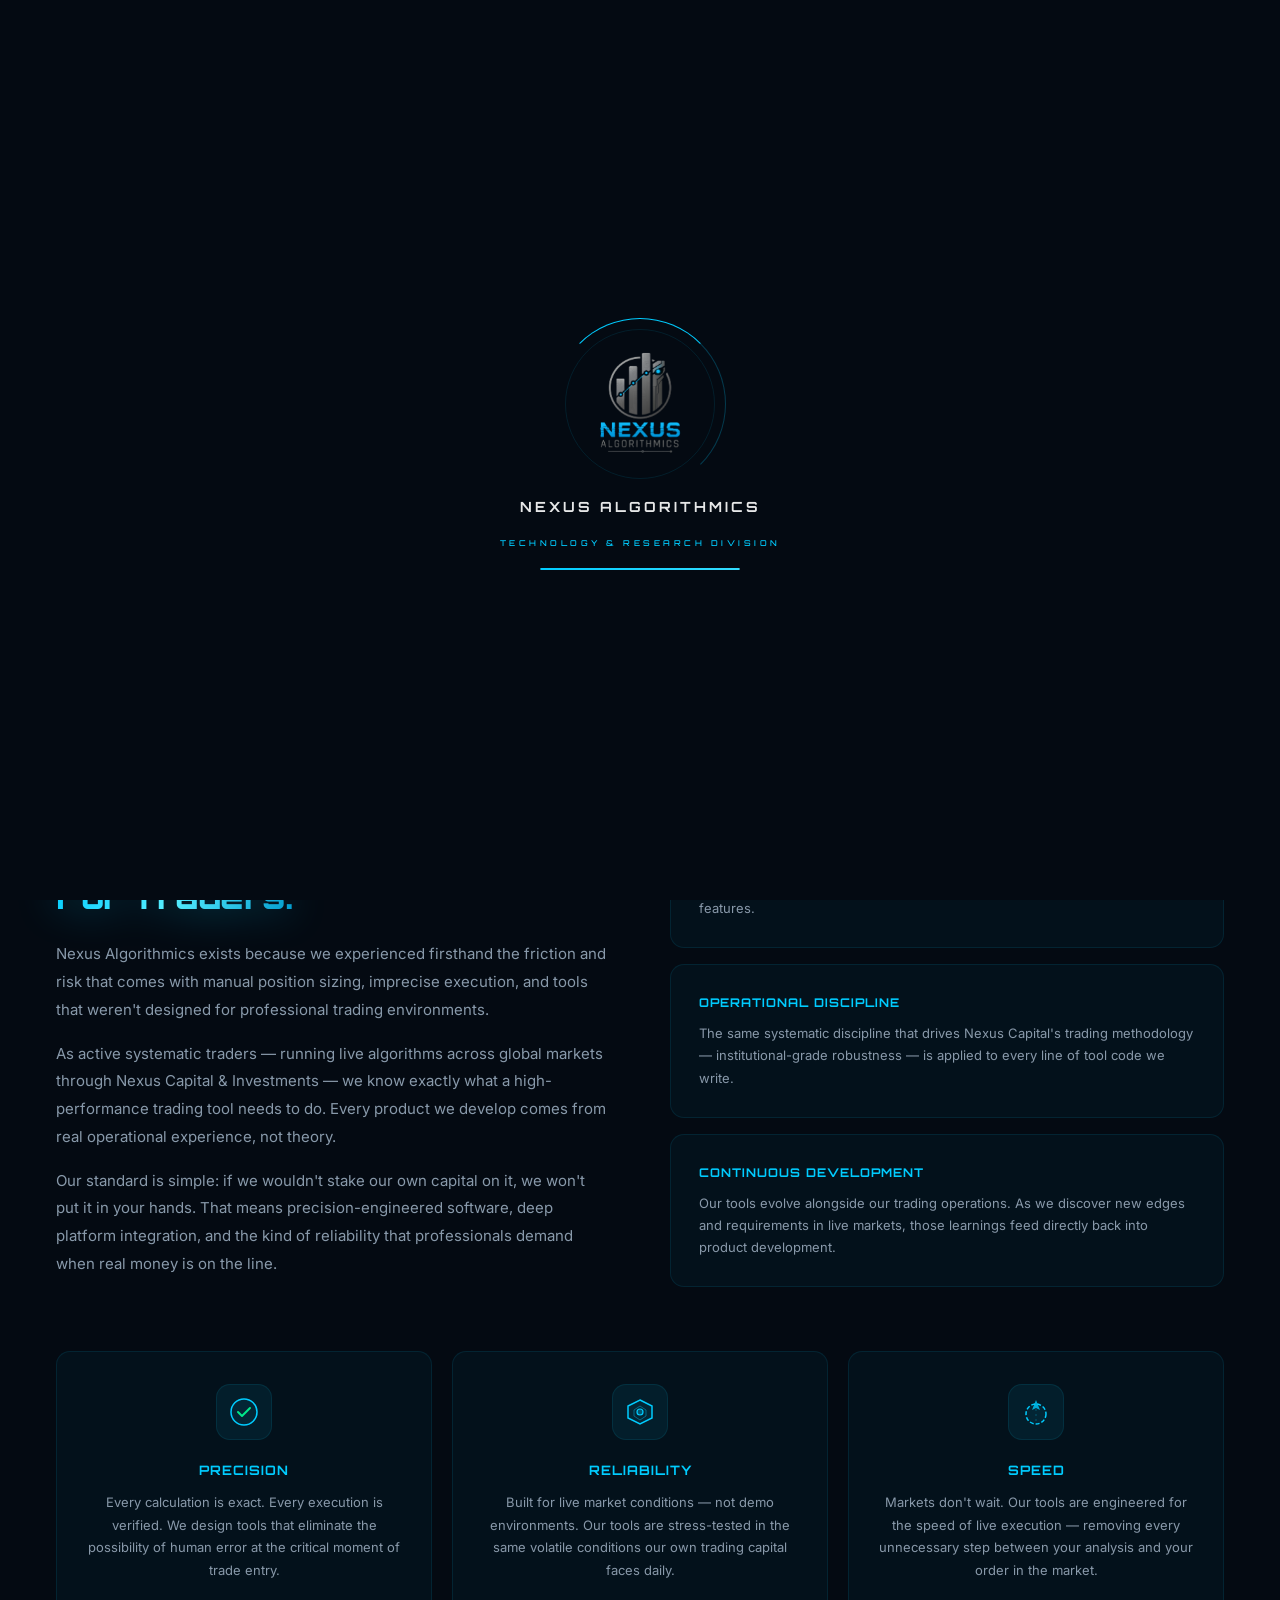
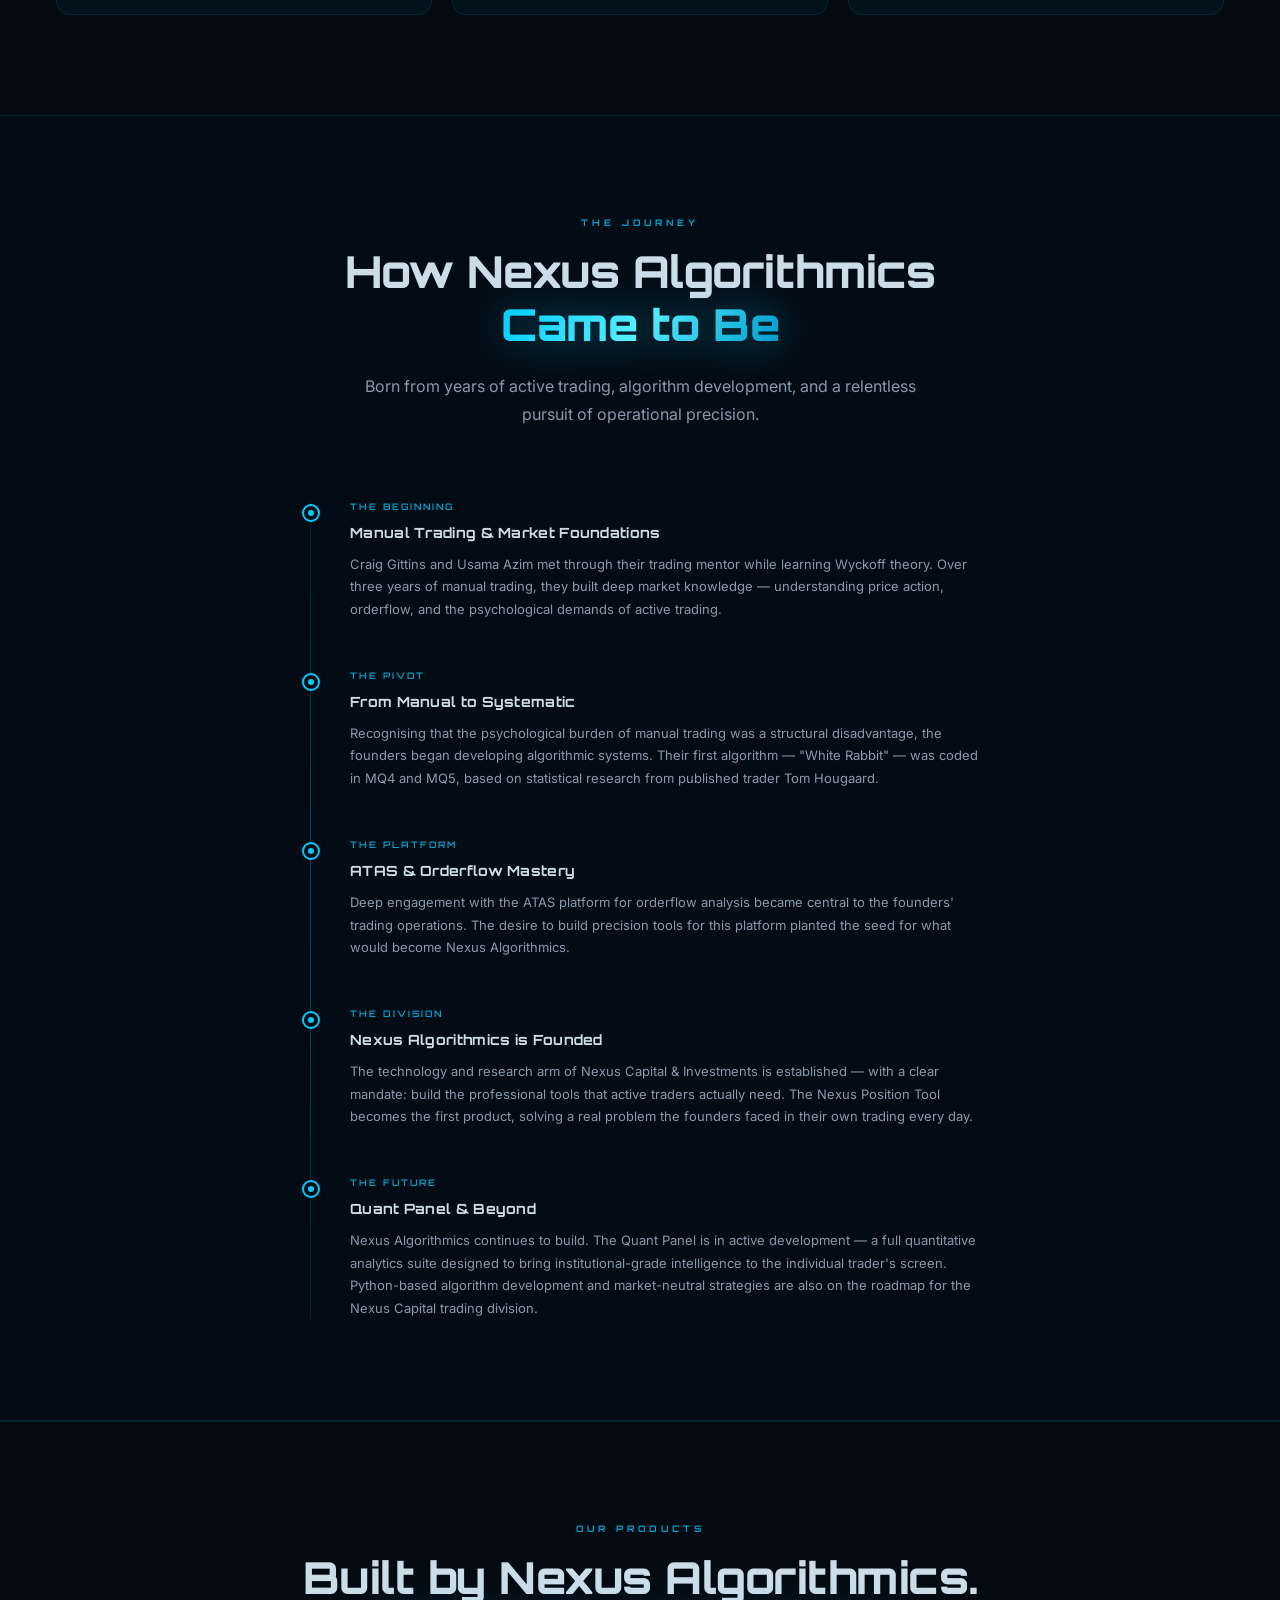
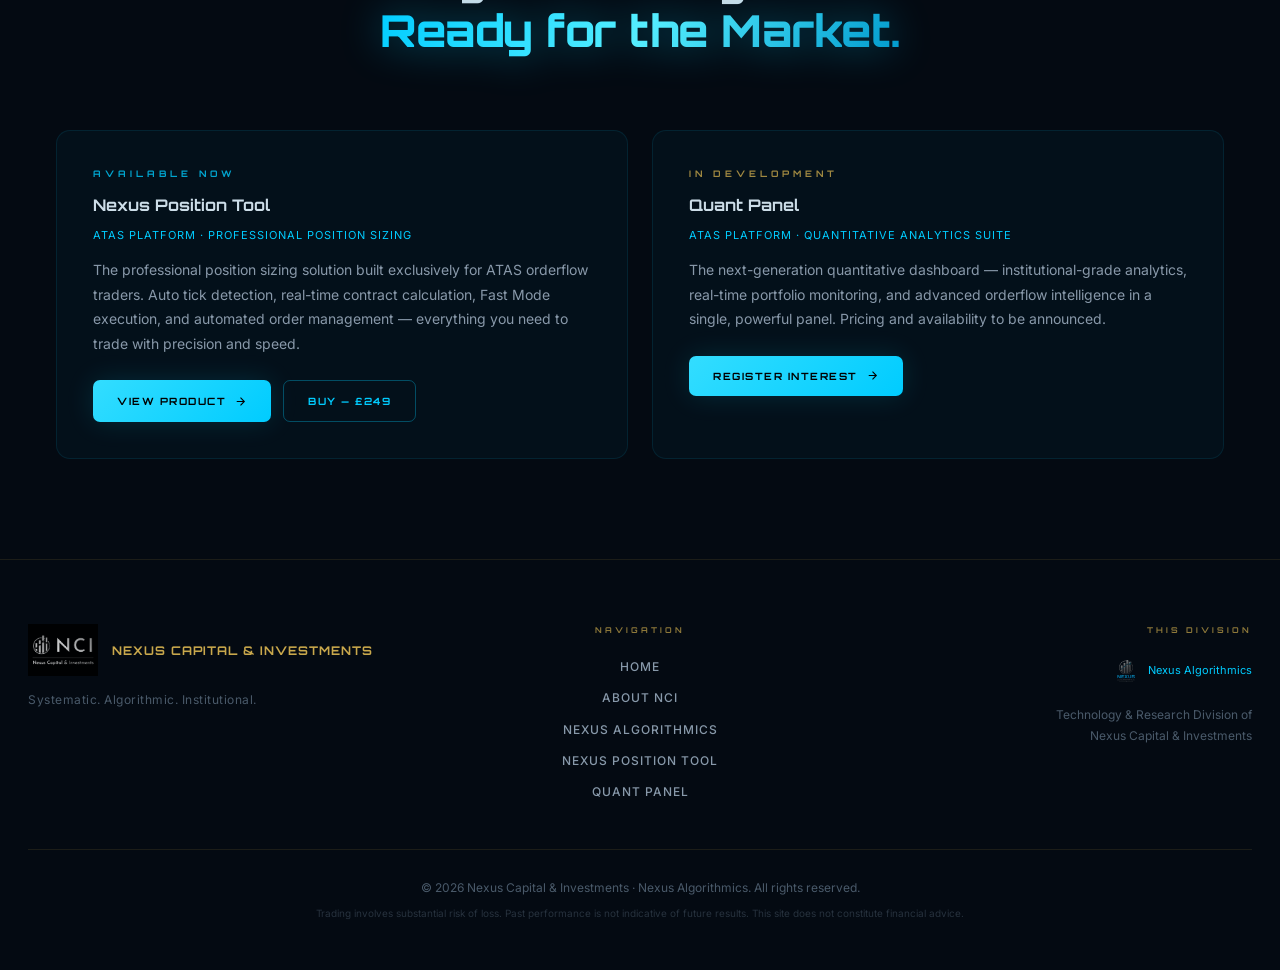
==== about-nexus-algorithmics.html @ b6ceab12 "Initial release: Nexus Capital & Investments full website - NCI main landing page with gold theme, g" ====
<!DOCTYPE html>
<html lang="en">
<head>
  <meta charset="UTF-8">
  <meta name="viewport" content="width=device-width, initial-scale=1.0">
  <title>About Nexus Algorithmics | A Nexus Capital &amp; Investments Division</title>
  <meta name="description" content="Nexus Algorithmics — the technology and research division of Nexus Capital &amp; Investments. Building professional-grade trading tools for serious market participants.">
  <link rel="preconnect" href="https://fonts.googleapis.com">
  <link rel="preconnect" href="https://fonts.gstatic.com" crossorigin>
  <link href="https://fonts.googleapis.com/css2?family=Orbitron:wght@400;500;600;700;800;900&family=Inter:wght@300;400;500;600;700&display=swap" rel="stylesheet">
  <link rel="stylesheet" href="assets/css/style.css">
  <style>
    /* Animated grid background for algo about page */
    .algo-hero-grid-bg {
      position: absolute; inset: 0; pointer-events: none;
      background-image:
        linear-gradient(rgba(0,204,255,0.025) 1px, transparent 1px),
        linear-gradient(90deg, rgba(0,204,255,0.025) 1px, transparent 1px);
      background-size: 60px 60px;
      mask-image: radial-gradient(ellipse 90% 80% at 50% 40%, black 20%, transparent 100%);
      -webkit-mask-image: radial-gradient(ellipse 90% 80% at 50% 40%, black 20%, transparent 100%);
    }
    .algo-glow-tl {
      position: absolute; top: -180px; left: -180px; width: 600px; height: 600px;
      border-radius: 50%; pointer-events: none;
      background: radial-gradient(circle, rgba(0,204,255,0.08) 0%, transparent 70%);
      filter: blur(80px);
    }
    .algo-glow-br {
      position: absolute; bottom: -180px; right: -180px; width: 500px; height: 500px;
      border-radius: 50%; pointer-events: none;
      background: radial-gradient(circle, rgba(0,80,200,0.07) 0%, transparent 70%);
      filter: blur(80px);
    }
    /* Division lineage */
    .division-lineage {
      display: flex; align-items: center; justify-content: center;
      gap: 16px; margin-bottom: 36px; flex-wrap: wrap;
    }
    .lineage-item {
      display: flex; align-items: center; gap: 10px;
      background: rgba(4,10,18,0.8); border: 1px solid var(--gold-border);
      border-radius: 8px; padding: 10px 16px;
    }
    .lineage-item img { height: 28px; width: auto; object-fit: contain; }
    .lineage-item-name { font-size: 11px; font-weight: 600; color: var(--gold); letter-spacing: 0.5px; }
    .lineage-arrow {
      color: var(--text-muted); font-size: 16px; font-weight: 300;
    }
    .lineage-item--algo { border-color: var(--border-hi); }
    .lineage-item--algo .lineage-item-name { color: var(--cyan); }

    /* Value cards */
    .values-grid {
      display: grid; grid-template-columns: repeat(3, 1fr); gap: 20px; margin-top: 64px;
    }
    .value-card {
      background: rgba(0,204,255,0.04); border: 1px solid var(--border);
      border-radius: var(--radius); padding: 32px 28px; text-align: center;
      transition: border-color 0.3s, transform 0.2s var(--ease), box-shadow 0.3s;
    }
    .value-card:hover {
      border-color: var(--border-hi); transform: translateY(-4px);
      box-shadow: 0 0 36px rgba(0,204,255,0.07), 0 16px 40px rgba(0,0,0,0.4);
    }
    .value-card-icon {
      width: 56px; height: 56px; border-radius: 14px;
      background: rgba(0,204,255,0.07); border: 1px solid var(--border);
      display: flex; align-items: center; justify-content: center;
      margin: 0 auto 20px;
    }
    .value-card-icon svg { width: 32px; height: 32px; }
    .value-card-title {
      font-family: var(--font-head); font-size: 13px; font-weight: 700;
      color: var(--cyan); letter-spacing: 1px; margin-bottom: 10px; text-transform: uppercase;
    }
    .value-card-text { font-size: 13px; color: var(--silver); line-height: 1.75; }

    /* Timeline */
    .timeline { position: relative; max-width: 700px; margin: 0 auto; }
    .timeline::before {
      content: ''; position: absolute; left: 20px; top: 0; bottom: 0;
      width: 1px; background: linear-gradient(to bottom, var(--border), var(--border-hi), var(--border));
    }
    .timeline-item { position: relative; padding: 0 0 48px 60px; }
    .timeline-item:last-child { padding-bottom: 0; }
    .timeline-dot {
      position: absolute; left: 12px; top: 4px; width: 18px; height: 18px;
      border-radius: 50%; background: var(--bg); border: 2px solid var(--cyan);
      display: flex; align-items: center; justify-content: center;
    }
    .timeline-dot::after {
      content: ''; width: 6px; height: 6px; border-radius: 50%; background: var(--cyan);
    }
    .timeline-date {
      font-family: var(--font-head); font-size: 9px; font-weight: 600;
      letter-spacing: 2px; text-transform: uppercase; color: var(--cyan);
      margin-bottom: 8px; opacity: 0.8;
    }
    .timeline-title {
      font-family: var(--font-head); font-size: 14px; font-weight: 700;
      color: var(--text); margin-bottom: 8px; letter-spacing: 0.3px;
    }
    .timeline-text { font-size: 13px; color: var(--silver); line-height: 1.75; }

    @media (max-width: 900px) {
      .values-grid { grid-template-columns: 1fr 1fr; }
    }
    @media (max-width: 600px) {
      .values-grid { grid-template-columns: 1fr; }
      .division-lineage { flex-direction: column; }
    }
  </style>
</head>
<body class="algo-page">

  <!-- ░░ SPLASH ░░ -->
  <div id="splash" class="splash">
    <div class="splash-inner">
      <div class="splash-logo-wrap">
        <div class="splash-ring splash-ring--cyan"></div>
        <img src="Logo/Nexus Algorithmics Logo Redraw.png" alt="Nexus Algorithmics" class="splash-logo">
      </div>
      <div class="splash-name">NEXUS ALGORITHMICS</div>
      <div class="splash-sub splash-sub--cyan">Technology &amp; Research Division</div>
      <div class="splash-bar"><div class="splash-bar-fill splash-bar-fill--cyan"></div></div>
    </div>
  </div>

  <!-- ░░ PARTICLE CANVAS ░░ -->
  <canvas id="particle-canvas"></canvas>

  <!-- ░░ NAVIGATION — NCI Branded ░░ -->
  <nav class="navbar" id="navbar">
    <div class="nav-inner">
      <a href="index.html" class="nav-logo">
        <img src="Logo/Nexus Capital and Investments Logo.png" alt="Nexus Capital and Investments">
        <span class="nav-brand">Nexus<span class="nav-brand-dim"> Capital &amp; Investments</span></span>
      </a>

      <ul class="nav-links" id="nav-links">
        <li><a href="index.html"        class="nav-link">Home</a></li>
        <li><a href="index.html#about"  class="nav-link">About</a></li>

        <li class="nav-dropdown">
          <button class="nav-link nav-dropdown-btn" aria-expanded="false" aria-haspopup="true">
            Products <span class="nav-dropdown-caret">▾</span>
          </button>
          <div class="nav-dropdown-menu">
            <a href="products/nexus-position-tool.html" class="nav-dropdown-item">
              <span class="dropdown-item-title">Nexus Position Tool</span>
              <span class="dropdown-item-sub">Professional ATAS position sizing</span>
            </a>
            <a href="products/quant-panel.html" class="nav-dropdown-item">
              <span class="dropdown-item-title">Quant Panel</span>
              <span class="dropdown-item-sub coming-soon">Coming Soon</span>
            </a>
          </div>
        </li>

        <li><a href="about-nexus-algorithmics.html" class="nav-link" style="color:var(--cyan);">Nexus Algorithmics</a></li>
      </ul>

      <button class="nav-burger" id="nav-burger" aria-label="Open menu">
        <span></span><span></span><span></span>
      </button>
    </div>
  </nav>

  <main>

    <!-- ░░░░ HERO ░░░░ -->
    <section class="algo-about-hero" style="position:relative;overflow:hidden;">
      <div class="algo-hero-grid-bg"></div>
      <div class="algo-glow-tl"></div>
      <div class="algo-glow-br"></div>

      <div class="algo-about-inner">

        <!-- Division lineage -->
        <div class="division-lineage">
          <div class="lineage-item">
            <img src="Logo/Nexus Capital and Investments Logo.png" alt="NCI">
            <div class="lineage-item-name">Nexus Capital &amp; Investments</div>
          </div>
          <span class="lineage-arrow">›</span>
          <div class="lineage-item lineage-item--algo">
            <img src="Logo/Nexus Algorithmics Logo Redraw.png" alt="Nexus Algorithmics" style="border-radius:6px;">
            <div class="lineage-item-name">Nexus Algorithmics</div>
          </div>
        </div>

        <div class="section-label section-label--cyan" style="margin-bottom:16px;">TECHNOLOGY &amp; RESEARCH DIVISION</div>

        <h1 class="algo-about-title">
          The Engine Behind<br>
          <span class="text-glow">Nexus Capital</span>
        </h1>

        <p class="algo-about-sub">
          Nexus Algorithmics is the technology and research arm of Nexus Capital &amp; Investments — a division born from the same rigorous discipline that drives our systematic trading operations. We build professional-grade tools that elevate how serious traders operate in the market.
        </p>

        <div class="algo-about-badges">
          <div class="algo-about-badge">
            <svg width="12" height="12" viewBox="0 0 12 12" fill="currentColor"><circle cx="6" cy="6" r="6"/></svg>
            ATAS Platform Integration
          </div>
          <div class="algo-about-badge">
            <svg width="12" height="12" viewBox="0 0 12 12" fill="currentColor"><circle cx="6" cy="6" r="6"/></svg>
            Active Trader Development
          </div>
          <div class="algo-about-badge">
            <svg width="12" height="12" viewBox="0 0 12 12" fill="currentColor"><circle cx="6" cy="6" r="6"/></svg>
            Precision Engineering
          </div>
          <div class="algo-about-badge">
            <svg width="12" height="12" viewBox="0 0 12 12" fill="currentColor"><circle cx="6" cy="6" r="6"/></svg>
            Continuous Innovation
          </div>
        </div>

      </div>
    </section>


    <!-- ░░░░ MISSION ░░░░ -->
    <section class="algo-mission-section">
      <div class="section-wrap">
        <div class="algo-mission-grid">

          <div class="algo-mission-text">
            <div class="section-label section-label--cyan">OUR MISSION</div>
            <h2 class="algo-mission-heading">
              Tools Built By Traders.<br>
              <span class="text-glow">For Traders.</span>
            </h2>
            <div class="algo-mission-body">
              <p>
                Nexus Algorithmics exists because we experienced firsthand the friction and risk that comes with manual position sizing, imprecise execution, and tools that weren't designed for professional trading environments.
              </p>
              <p>
                As active systematic traders — running live algorithms across global markets through Nexus Capital &amp; Investments — we know exactly what a high-performance trading tool needs to do. Every product we develop comes from real operational experience, not theory.
              </p>
              <p>
                Our standard is simple: if we wouldn't stake our own capital on it, we won't put it in your hands. That means precision-engineered software, deep platform integration, and the kind of reliability that professionals demand when real money is on the line.
              </p>
            </div>
          </div>

          <div class="algo-mission-visual">
            <div class="algo-mission-card">
              <div class="algo-mission-card-title">Platform Expertise</div>
              <div class="algo-mission-card-text">Deep integration with the ATAS orderflow platform — we trade on it daily, so our tools are built from the inside out. No guesswork, no surface-level features.</div>
            </div>
            <div class="algo-mission-card">
              <div class="algo-mission-card-title">Operational Discipline</div>
              <div class="algo-mission-card-text">The same systematic discipline that drives Nexus Capital's trading methodology — institutional-grade robustness — is applied to every line of tool code we write.</div>
            </div>
            <div class="algo-mission-card">
              <div class="algo-mission-card-title">Continuous Development</div>
              <div class="algo-mission-card-text">Our tools evolve alongside our trading operations. As we discover new edges and requirements in live markets, those learnings feed directly back into product development.</div>
            </div>
          </div>

        </div>

        <!-- Core values -->
        <div class="values-grid">

          <div class="value-card">
            <div class="value-card-icon">
              <svg viewBox="0 0 32 32" fill="none" xmlns="http://www.w3.org/2000/svg">
                <circle cx="16" cy="16" r="13" stroke="#00ccff" stroke-width="1.5" fill="rgba(0,204,255,0.05)"/>
                <path d="M10 16 L14 20 L22 12" stroke="#00e88a" stroke-width="2" stroke-linecap="round" stroke-linejoin="round"/>
              </svg>
            </div>
            <div class="value-card-title">Precision</div>
            <div class="value-card-text">Every calculation is exact. Every execution is verified. We design tools that eliminate the possibility of human error at the critical moment of trade entry.</div>
          </div>

          <div class="value-card">
            <div class="value-card-icon">
              <svg viewBox="0 0 32 32" fill="none" xmlns="http://www.w3.org/2000/svg">
                <path d="M16 4 L28 10 L28 22 L16 28 L4 22 L4 10 Z" stroke="#00ccff" stroke-width="1.5" fill="rgba(0,204,255,0.05)"/>
                <path d="M16 10 L22 14 L22 20 L16 24 L10 20 L10 14 Z" stroke="rgba(0,204,255,0.4)" stroke-width="1"/>
                <circle cx="16" cy="16" r="3" fill="rgba(0,204,255,0.3)" stroke="#00ccff" stroke-width="1.2"/>
              </svg>
            </div>
            <div class="value-card-title">Reliability</div>
            <div class="value-card-text">Built for live market conditions — not demo environments. Our tools are stress-tested in the same volatile conditions our own trading capital faces daily.</div>
          </div>

          <div class="value-card">
            <div class="value-card-icon">
              <svg viewBox="0 0 32 32" fill="none" xmlns="http://www.w3.org/2000/svg">
                <path d="M16 4 L12 14 L16 12 L20 14 Z" fill="#00ccff" opacity="0.8"/>
                <circle cx="16" cy="18" r="10" stroke="#00ccff" stroke-width="1.5" fill="rgba(0,204,255,0.05)" stroke-dasharray="4 2"/>
                <line x1="16" y1="8" x2="16" y2="28" stroke="rgba(0,204,255,0.3)" stroke-width="1" stroke-dasharray="2 3"/>
              </svg>
            </div>
            <div class="value-card-title">Speed</div>
            <div class="value-card-text">Markets don't wait. Our tools are engineered for the speed of live execution — removing every unnecessary step between your analysis and your order in the market.</div>
          </div>

        </div>

      </div>
    </section>


    <!-- ░░░░ JOURNEY / TIMELINE ░░░░ -->
    <section class="algo-products-section" style="padding:100px 28px;">
      <div class="section-wrap">

        <div class="section-header">
          <div class="section-label section-label--cyan">THE JOURNEY</div>
          <h2 class="section-title">How Nexus Algorithmics<br><span class="text-glow">Came to Be</span></h2>
          <p class="section-desc">Born from years of active trading, algorithm development, and a relentless pursuit of operational precision.</p>
        </div>

        <div class="timeline">

          <div class="timeline-item">
            <div class="timeline-dot"></div>
            <div class="timeline-date">The Beginning</div>
            <div class="timeline-title">Manual Trading &amp; Market Foundations</div>
            <div class="timeline-text">Craig Gittins and Usama Azim met through their trading mentor while learning Wyckoff theory. Over three years of manual trading, they built deep market knowledge — understanding price action, orderflow, and the psychological demands of active trading.</div>
          </div>

          <div class="timeline-item">
            <div class="timeline-dot"></div>
            <div class="timeline-date">The Pivot</div>
            <div class="timeline-title">From Manual to Systematic</div>
            <div class="timeline-text">Recognising that the psychological burden of manual trading was a structural disadvantage, the founders began developing algorithmic systems. Their first algorithm — "White Rabbit" — was coded in MQ4 and MQ5, based on statistical research from published trader Tom Hougaard.</div>
          </div>

          <div class="timeline-item">
            <div class="timeline-dot"></div>
            <div class="timeline-date">The Platform</div>
            <div class="timeline-title">ATAS &amp; Orderflow Mastery</div>
            <div class="timeline-text">Deep engagement with the ATAS platform for orderflow analysis became central to the founders' trading operations. The desire to build precision tools for this platform planted the seed for what would become Nexus Algorithmics.</div>
          </div>

          <div class="timeline-item">
            <div class="timeline-dot"></div>
            <div class="timeline-date">The Division</div>
            <div class="timeline-title">Nexus Algorithmics is Founded</div>
            <div class="timeline-text">The technology and research arm of Nexus Capital &amp; Investments is established — with a clear mandate: build the professional tools that active traders actually need. The Nexus Position Tool becomes the first product, solving a real problem the founders faced in their own trading every day.</div>
          </div>

          <div class="timeline-item">
            <div class="timeline-dot"></div>
            <div class="timeline-date">The Future</div>
            <div class="timeline-title">Quant Panel &amp; Beyond</div>
            <div class="timeline-text">Nexus Algorithmics continues to build. The Quant Panel is in active development — a full quantitative analytics suite designed to bring institutional-grade intelligence to the individual trader's screen. Python-based algorithm development and market-neutral strategies are also on the roadmap for the Nexus Capital trading division.</div>
          </div>

        </div>
      </div>
    </section>


    <!-- ░░░░ PRODUCTS ░░░░ -->
    <section style="position:relative;z-index:1;padding:100px 28px;border-top:1px solid var(--border);">
      <div class="section-wrap">

        <div class="section-header">
          <div class="section-label section-label--cyan">OUR PRODUCTS</div>
          <h2 class="section-title">Built by Nexus Algorithmics.<br><span class="text-glow">Ready for the Market.</span></h2>
        </div>

        <div class="algo-products-grid">

          <div class="algo-product-card">
            <div class="section-label section-label--cyan" style="margin-bottom:12px;text-align:left;">Available Now</div>
            <div class="algo-product-card-title">Nexus Position Tool</div>
            <div class="algo-product-card-sub">ATAS Platform · Professional Position Sizing</div>
            <p class="algo-product-card-desc">
              The professional position sizing solution built exclusively for ATAS orderflow traders. Auto tick detection, real-time contract calculation, Fast Mode execution, and automated order management — everything you need to trade with precision and speed.
            </p>
            <div style="display:flex;gap:12px;flex-wrap:wrap;">
              <a href="products/nexus-position-tool.html" class="btn-algo-product">
                View Product
                <svg width="13" height="13" viewBox="0 0 24 24" fill="none" stroke="currentColor" stroke-width="2"><path d="M5 12h14M12 5l7 7-7 7"/></svg>
              </a>
              <a href="https://buy.stripe.com/YOUR_LINK_HERE" class="btn-algo-product btn-algo-product--ghost" target="_blank" rel="noopener noreferrer">
                Buy — £249
              </a>
            </div>
          </div>

          <div class="algo-product-card">
            <div class="section-label" style="color:var(--gold);font-family:var(--font-head);font-size:9px;font-weight:700;letter-spacing:4px;text-transform:uppercase;margin-bottom:12px;text-align:left;opacity:0.8;">In Development</div>
            <div class="algo-product-card-title">Quant Panel</div>
            <div class="algo-product-card-sub">ATAS Platform · Quantitative Analytics Suite</div>
            <p class="algo-product-card-desc">
              The next-generation quantitative dashboard — institutional-grade analytics, real-time portfolio monitoring, and advanced orderflow intelligence in a single, powerful panel. Pricing and availability to be announced.
            </p>
            <div style="display:flex;gap:12px;flex-wrap:wrap;">
              <a href="products/quant-panel.html" class="btn-algo-product">
                Register Interest
                <svg width="13" height="13" viewBox="0 0 24 24" fill="none" stroke="currentColor" stroke-width="2"><path d="M5 12h14M12 5l7 7-7 7"/></svg>
              </a>
            </div>
          </div>

        </div>
      </div>
    </section>

  </main>


  <!-- ░░ FOOTER — NCI Branded ░░ -->
  <footer class="nci-footer">
    <div class="footer-inner">
      <div class="footer-top">

        <div class="footer-brand">
          <div class="footer-brand-row">
            <img src="Logo/Nexus Capital and Investments Logo.png" alt="Nexus Capital and Investments" class="footer-logo">
            <div class="footer-brand-name">Nexus Capital &amp; Investments</div>
          </div>
          <p class="footer-tagline">Systematic. Algorithmic. Institutional.</p>
        </div>

        <div class="footer-nav-col">
          <div class="footer-nav-title">Navigation</div>
          <div class="footer-nav-links">
            <a href="index.html">Home</a>
            <a href="index.html#about">About NCI</a>
            <a href="about-nexus-algorithmics.html">Nexus Algorithmics</a>
            <a href="products/nexus-position-tool.html">Nexus Position Tool</a>
            <a href="products/quant-panel.html">Quant Panel</a>
          </div>
        </div>

        <div class="footer-legal">
          <div class="footer-legal-title">This Division</div>
          <div class="footer-algo-credit" style="justify-content:flex-end;">
            <img src="Logo/Nexus Algorithmics Logo Redraw.png" alt="" style="height:28px;width:auto;object-fit:contain;opacity:0.8;border-radius:6px;">
            <span>Nexus <span>Algorithmics</span></span>
          </div>
          <p style="font-size:12px;color:var(--text-muted);margin-top:12px;line-height:1.7;text-align:right;">
            Technology &amp; Research Division of<br>Nexus Capital &amp; Investments
          </p>
        </div>

      </div>
      <div class="footer-bottom">
        <p>© 2026 Nexus Capital &amp; Investments · Nexus Algorithmics. All rights reserved.</p>
        <p class="footer-risk">Trading involves substantial risk of loss. Past performance is not indicative of future results. This site does not constitute financial advice.</p>
      </div>
    </div>
  </footer>

  <script src="assets/js/main.js"></script>
</body>
</html>
---- assets/css/style.css ----
/* ═══════════════════════════════════════════════════════════════
   NEXUS CAPITAL & INVESTMENTS — Full Website
   NCI Gold #c9a84c  ·  Algo Cyan #00ccff  ·  Dark Navy #040a12
═══════════════════════════════════════════════════════════════ */

/* ── Custom Properties ── */
:root {
  --bg:           #040a12;
  --bg-2:         #070f1c;
  --bg-card:      rgba(0, 180, 220, 0.04);
  /* NCI Gold */
  --gold:         #c9a84c;
  --gold-bright:  #e2c068;
  --gold-dim:     #a07a2a;
  --gold-glow:    rgba(201, 168, 76, 0.30);
  --gold-glow-sm: rgba(201, 168, 76, 0.15);
  --gold-card:    rgba(201, 168, 76, 0.04);
  --gold-border:  rgba(201, 168, 76, 0.12);
  --gold-border-hi: rgba(201, 168, 76, 0.35);
  /* Algo Cyan */
  --cyan:         #00ccff;
  --cyan-bright:  #33ddff;
  --cyan-dim:     #0099cc;
  --cyan-glow:    rgba(0, 204, 255, 0.28);
  --cyan-glow-sm: rgba(0, 204, 255, 0.14);
  /* Shared */
  --green:        #00e88a;
  --red:          #ff4646;
  --silver:       #8899aa;
  --text:         #ccdde8;
  --text-muted:   #4a5a6a;
  --border:       rgba(0, 204, 255, 0.1);
  --border-hi:    rgba(0, 204, 255, 0.32);
  --font-head:    'Orbitron', sans-serif;
  --font-body:    'Inter', system-ui, sans-serif;
  --ease:         cubic-bezier(0.25, 0.46, 0.45, 0.94);
  --radius:       14px;
}

/* ── Reset & Base ── */
*, *::before, *::after { box-sizing: border-box; margin: 0; padding: 0; }
html { scroll-behavior: smooth; font-size: 16px; }
body {
  background-color: var(--bg);
  color: var(--text);
  font-family: var(--font-body);
  line-height: 1.6;
  overflow-x: hidden;
  -webkit-font-smoothing: antialiased;
}
a { text-decoration: none; color: inherit; }
img { display: block; max-width: 100%; }
svg { display: block; }

/* ── Particle Canvas ── */
#particle-canvas {
  position: fixed; inset: 0; z-index: 0;
  pointer-events: none; opacity: 0.55;
}

/* ── Utility ── */
.text-glow {
  background: linear-gradient(120deg, var(--cyan) 0%, #55eeff 50%, var(--cyan-dim) 100%);
  -webkit-background-clip: text; -webkit-text-fill-color: transparent;
  background-clip: text;
  filter: drop-shadow(0 0 20px rgba(0,204,255,0.4));
}
.text-glow-gold {
  background: linear-gradient(120deg, var(--gold-bright) 0%, var(--gold) 50%, var(--gold-dim) 100%);
  -webkit-background-clip: text; -webkit-text-fill-color: transparent;
  background-clip: text;
  filter: drop-shadow(0 0 20px rgba(201,168,76,0.45));
}


/* ═══════════════════════════════════════════════════════════════
   NAVIGATION — NCI Branded (shared across all pages)
═══════════════════════════════════════════════════════════════ */
.navbar {
  position: fixed; top: 0; left: 0; right: 0; z-index: 900;
  padding: 16px 0;
  transition: padding 0.4s var(--ease), background 0.4s var(--ease), border-color 0.4s var(--ease);
  border-bottom: 1px solid transparent;
}
.navbar.scrolled {
  background: rgba(4, 10, 18, 0.94);
  backdrop-filter: blur(24px); -webkit-backdrop-filter: blur(24px);
  border-bottom-color: var(--gold-border);
  padding: 10px 0;
}

.nav-inner {
  max-width: 1240px; margin: 0 auto; padding: 0 28px;
  display: flex; align-items: center; gap: 36px;
}

/* Logo */
.nav-logo { display: flex; align-items: center; gap: 12px; flex-shrink: 0; }
.nav-logo img {
  height: 48px; width: auto; max-width: 140px;
  object-fit: contain;
}
.nav-brand {
  font-family: var(--font-head); font-size: 11px; font-weight: 700;
  color: var(--gold); letter-spacing: 1px; text-transform: uppercase;
}
.nav-brand-dim { color: var(--silver); font-weight: 400; }

/* Nav Links */
.nav-links {
  display: flex; list-style: none; gap: 32px; margin-left: auto;
  align-items: center;
}
.nav-link {
  font-size: 11px; font-weight: 500; letter-spacing: 1.5px;
  text-transform: uppercase; color: var(--silver);
  transition: color 0.25s; position: relative;
  background: none; border: none; cursor: pointer;
  font-family: var(--font-body); padding: 0;
}
.nav-link::after {
  content: ''; position: absolute; bottom: -4px; left: 0;
  width: 0; height: 1px; background: var(--gold);
  transition: width 0.3s var(--ease);
}
.nav-link:hover { color: var(--gold); }
.nav-link:hover::after { width: 100%; }

/* Products Dropdown */
.nav-dropdown { position: relative; }
.nav-dropdown-btn {
  display: flex; align-items: center; gap: 5px;
}
.nav-dropdown-caret {
  font-size: 9px; transition: transform 0.25s var(--ease);
  display: inline-block;
}
.nav-dropdown.open .nav-dropdown-caret { transform: rotate(180deg); }

.nav-dropdown-menu {
  position: absolute; top: calc(100% + 16px); left: 50%;
  transform: translateX(-50%);
  background: rgba(4, 10, 18, 0.98);
  border: 1px solid var(--gold-border-hi);
  border-radius: 12px;
  padding: 8px;
  min-width: 220px;
  opacity: 0; visibility: hidden; pointer-events: none;
  transition: opacity 0.25s var(--ease), transform 0.25s var(--ease);
  transform: translateX(-50%) translateY(-8px);
  backdrop-filter: blur(20px); -webkit-backdrop-filter: blur(20px);
  box-shadow: 0 20px 60px rgba(0,0,0,0.6), 0 0 40px rgba(201,168,76,0.06);
}
.nav-dropdown.open .nav-dropdown-menu {
  opacity: 1; visibility: visible; pointer-events: all;
  transform: translateX(-50%) translateY(0);
}
.nav-dropdown-item {
  display: flex; flex-direction: column; gap: 3px;
  padding: 12px 16px; border-radius: 8px;
  transition: background 0.2s;
}
.nav-dropdown-item:hover { background: rgba(201, 168, 76, 0.07); }
.dropdown-item-title {
  font-family: var(--font-head); font-size: 10px; font-weight: 700;
  letter-spacing: 1px; text-transform: uppercase; color: var(--text);
}
.dropdown-item-sub {
  font-size: 11px; color: var(--silver);
}
.coming-soon {
  color: var(--gold) !important; font-size: 10px !important;
  font-style: italic;
}
/* Dropdown hover line on trigger */
.nav-dropdown.open .nav-link::after { width: 100%; }

/* Burger */
.nav-burger {
  display: none; flex-direction: column; justify-content: center;
  align-items: center; gap: 5px; width: 38px; height: 38px;
  background: none; border: 1px solid var(--gold-border); border-radius: 6px;
  cursor: pointer; padding: 0; margin-left: auto;
}
.nav-burger span {
  display: block; width: 18px; height: 1.5px;
  background: var(--gold); border-radius: 2px;
  transition: all 0.3s var(--ease);
}
.nav-burger.open span:nth-child(1) { transform: translateY(6.5px) rotate(45deg); }
.nav-burger.open span:nth-child(2) { opacity: 0; }
.nav-burger.open span:nth-child(3) { transform: translateY(-6.5px) rotate(-45deg); }


/* ═══════════════════════════════════════════════════════════════
   SPLASH SCREEN
═══════════════════════════════════════════════════════════════ */
.splash {
  position: fixed; inset: 0; z-index: 9999; background: #040a12;
  display: flex; align-items: center; justify-content: center;
  opacity: 1; transition: opacity 0.9s ease;
}
.splash.hidden { opacity: 0; pointer-events: none; }

.splash-inner {
  display: flex; flex-direction: column; align-items: center; gap: 18px;
}
.splash-logo-wrap {
  position: relative; width: 148px; height: 148px;
  display: flex; align-items: center; justify-content: center;
}
.splash-ring {
  position: absolute; inset: -12px; border-radius: 50%;
  border: 1.5px solid transparent;
  border-top-color: var(--gold);
  border-right-color: rgba(201,168,76,0.25);
  animation: splash-spin 2s linear infinite;
}
.splash-ring::after {
  content: ''; position: absolute; inset: 10px; border-radius: 50%;
  border: 1px solid rgba(201,168,76,0.1);
}
@keyframes splash-spin { to { transform: rotate(360deg); } }

.splash-logo {
  width: 128px; height: 128px; object-fit: contain;
  opacity: 0; animation: splash-logo-in 0.9s 0.2s ease forwards;
}
@keyframes splash-logo-in {
  0%   { opacity: 0; transform: scale(0.8); }
  100% { opacity: 1; transform: scale(1); }
}
.splash-name {
  font-family: var(--font-head); font-size: 14px; font-weight: 700;
  letter-spacing: 3px; color: rgba(255,255,255,0.9);
  opacity: 0; animation: splash-text-in 0.8s 0.5s ease forwards;
  text-align: center;
}
.splash-sub {
  font-family: var(--font-head); font-size: 8px; font-weight: 500;
  letter-spacing: 3.5px; text-transform: uppercase; color: var(--gold);
  opacity: 0; animation: splash-text-in 0.8s 0.7s ease forwards;
}
@keyframes splash-text-in {
  0%   { opacity: 0; transform: translateY(8px); }
  100% { opacity: 1; transform: translateY(0); }
}
.splash-bar {
  width: 200px; height: 2px; background: rgba(201,168,76,0.1);
  border-radius: 2px; overflow: hidden;
  opacity: 0; animation: splash-text-in 0.5s 0.9s ease forwards;
}
.splash-bar-fill {
  height: 100%; width: 0;
  background: linear-gradient(90deg, var(--gold), var(--gold-bright));
  border-radius: 2px; box-shadow: 0 0 10px var(--gold);
  animation: splash-bar-grow 2s 1s ease forwards;
}
@keyframes splash-bar-grow { 0% { width: 0; } 100% { width: 100%; } }

/* Algo variant splash (cyan) */
.splash-ring--cyan {
  border-top-color: var(--cyan);
  border-right-color: rgba(0,204,255,0.25);
}
.splash-ring--cyan::after { border-color: rgba(0,204,255,0.1); }
.splash-sub--cyan { color: var(--cyan); }
.splash-bar-fill--cyan {
  background: linear-gradient(90deg, var(--cyan), var(--cyan-bright));
  box-shadow: 0 0 10px var(--cyan);
}


/* ═══════════════════════════════════════════════════════════════
   NCI HERO — Main Landing Page
═══════════════════════════════════════════════════════════════ */
.nci-hero {
  position: relative; min-height: 100vh;
  display: flex; flex-direction: column; justify-content: center;
  padding: 140px 28px 100px; overflow: hidden; z-index: 1;
}

.nci-hero-grid {
  position: absolute; inset: 0;
  background-image:
    linear-gradient(rgba(201,168,76,0.025) 1px, transparent 1px),
    linear-gradient(90deg, rgba(201,168,76,0.025) 1px, transparent 1px);
  background-size: 64px 64px; pointer-events: none;
  mask-image: radial-gradient(ellipse 80% 80% at 50% 50%, black 30%, transparent 100%);
  -webkit-mask-image: radial-gradient(ellipse 80% 80% at 50% 50%, black 30%, transparent 100%);
}
.nci-hero-glow--tl {
  position: absolute; top: -200px; left: -200px;
  width: 700px; height: 700px; border-radius: 50%; pointer-events: none;
  background: radial-gradient(circle, rgba(201,168,76,0.07) 0%, transparent 70%);
  filter: blur(80px);
}
.nci-hero-glow--br {
  position: absolute; bottom: -200px; right: -200px;
  width: 500px; height: 500px; border-radius: 50%; pointer-events: none;
  background: radial-gradient(circle, rgba(100,60,0,0.07) 0%, transparent 70%);
  filter: blur(80px);
}

.nci-hero-inner {
  position: relative; max-width: 1240px; margin: 0 auto; width: 100%;
  display: grid; grid-template-columns: 1fr 1fr; gap: 80px; align-items: center;
}

.nci-hero-eyebrow {
  display: inline-flex; align-items: center; gap: 10px;
  font-family: var(--font-head); font-size: 9px; font-weight: 600;
  letter-spacing: 4px; text-transform: uppercase; color: var(--gold);
  margin-bottom: 24px;
}
.eyebrow-pulse-gold {
  display: inline-block; width: 7px; height: 7px;
  background: var(--gold); border-radius: 50%;
  box-shadow: 0 0 10px var(--gold), 0 0 20px var(--gold-glow);
  animation: pulse-gold 2.4s ease-in-out infinite;
}
@keyframes pulse-gold {
  0%, 100% { opacity: 1; transform: scale(1); }
  50%       { opacity: 0.4; transform: scale(0.7); }
}

.nci-hero-tag {
  font-family: var(--font-head); font-size: clamp(11px, 1.3vw, 14px);
  font-weight: 600; letter-spacing: 4px; text-transform: uppercase;
  color: rgba(201,168,76,0.5); margin-bottom: 16px;
}

.nci-hero-heading {
  font-family: var(--font-head); font-size: clamp(36px, 5vw, 68px);
  font-weight: 900; line-height: 1.08; color: var(--text);
  letter-spacing: -2px; margin-bottom: 28px;
}

.nci-hero-sub {
  font-size: clamp(15px, 1.4vw, 17px); color: var(--silver);
  line-height: 1.78; max-width: 480px; margin-bottom: 44px;
}

.hero-actions { display: flex; align-items: center; gap: 16px; flex-wrap: wrap; margin-bottom: 44px; }

.btn-primary-gold {
  display: inline-flex; align-items: center; gap: 9px;
  font-family: var(--font-head); font-size: 11px; font-weight: 700;
  letter-spacing: 1.5px; text-transform: uppercase;
  color: #040a12;
  background: linear-gradient(135deg, var(--gold-bright) 0%, var(--gold) 55%, var(--gold-dim) 100%);
  padding: 17px 38px; border-radius: 8px;
  transition: all 0.3s var(--ease);
  box-shadow: 0 0 40px var(--gold-glow), 0 4px 24px rgba(0,0,0,0.5);
  position: relative; overflow: hidden;
}
.btn-primary-gold::before {
  content: ''; position: absolute; inset: 0;
  background: linear-gradient(135deg, rgba(255,255,255,0.25), transparent);
  opacity: 0; transition: opacity 0.3s;
}
.btn-primary-gold:hover {
  transform: translateY(-3px);
  box-shadow: 0 0 64px var(--gold-glow), 0 8px 32px rgba(0,0,0,0.6);
}
.btn-primary-gold:hover::before { opacity: 1; }

.btn-ghost-gold {
  display: inline-flex; align-items: center; gap: 8px;
  font-size: 13px; font-weight: 500; letter-spacing: 0.5px;
  color: var(--gold); border: 1px solid var(--gold-border-hi);
  padding: 16px 28px; border-radius: 8px;
  transition: all 0.3s var(--ease);
}
.btn-ghost-gold:hover {
  background: rgba(201,168,76,0.06); border-color: var(--gold);
  transform: translateY(-2px);
}

.nci-trust { display: flex; gap: 24px; flex-wrap: wrap; }
.nci-trust-badge {
  display: flex; align-items: center; gap: 6px;
  font-size: 11px; color: var(--silver); letter-spacing: 0.3px;
}
.nci-trust-check { color: var(--gold); font-size: 12px; font-weight: 700; }

.nci-hero-visual {
  display: flex; justify-content: center; align-items: center;
  perspective: 1200px;
}
.nci-mockup-scene {
  position: relative; animation: float-scene 7s ease-in-out infinite;
}
@keyframes float-scene {
  0%, 100% { transform: translateY(0); }
  50%       { transform: translateY(-16px); }
}
.nci-mockup-glow {
  position: absolute; top: 50%; left: 50%;
  transform: translate(-50%, -50%);
  width: 350px; height: 350px;
  background: radial-gradient(circle, rgba(201,168,76,0.18) 0%, transparent 70%);
  filter: blur(60px); pointer-events: none; z-index: -1;
}
.nci-globe-img {
  width: 580px; max-width: 100%;
  filter: drop-shadow(0 0 30px rgba(201,168,76,0.2)) drop-shadow(0 28px 56px rgba(0,0,0,0.75));
}

/* Scroll cue */
.scroll-cue {
  position: absolute; bottom: 36px; left: 50%; transform: translateX(-50%);
  display: flex; flex-direction: column; align-items: center; gap: 8px;
  color: var(--text-muted); font-family: var(--font-head); font-size: 8px; letter-spacing: 3px;
}
.scroll-cue-line {
  width: 1px; height: 44px;
  background: linear-gradient(to bottom, var(--gold), transparent);
  animation: scroll-drip 2s ease-in-out infinite; transform-origin: top;
}
@keyframes scroll-drip {
  0%   { transform: scaleY(0); opacity: 1; }
  60%  { transform: scaleY(1); opacity: 1; }
  100% { transform: scaleY(1); opacity: 0; }
}


/* ═══════════════════════════════════════════════════════════════
   PERFORMANCE STATS BAR (Placeholder)
═══════════════════════════════════════════════════════════════ */
.perf-bar {
  position: relative; z-index: 1;
  background: linear-gradient(90deg, rgba(201,168,76,0.02) 0%, rgba(100,60,0,0.04) 50%, rgba(201,168,76,0.02) 100%);
  border-top: 1px solid var(--gold-border); border-bottom: 1px solid var(--gold-border);
  padding: 44px 28px;
}
.perf-bar-inner {
  max-width: 1100px; margin: 0 auto;
  display: flex; flex-direction: column; gap: 32px;
}
.perf-stats-row {
  display: flex; align-items: center; justify-content: space-around; flex-wrap: wrap; gap: 24px;
}
.perf-stat { text-align: center; }
.perf-stat-number {
  font-family: var(--font-head); font-size: clamp(28px, 3vw, 40px);
  font-weight: 800; color: var(--gold); line-height: 1;
  margin-bottom: 8px; text-shadow: 0 0 30px var(--gold-glow);
}
.perf-stat-label {
  font-size: 9px; font-weight: 500; letter-spacing: 2px;
  text-transform: uppercase; color: var(--text-muted);
}
.perf-stat-sep { width: 1px; height: 52px; background: var(--gold-border); }
.perf-placeholder-note {
  display: flex; align-items: center; justify-content: center; gap: 10px;
  font-family: var(--font-head); font-size: 8.5px; font-weight: 500;
  letter-spacing: 2px; text-transform: uppercase;
  color: rgba(201,168,76,0.4); text-align: center;
}
.perf-note-line { flex: 1; max-width: 120px; height: 1px; background: var(--gold-border); }


/* ═══════════════════════════════════════════════════════════════
   SHARED SECTION LAYOUT
═══════════════════════════════════════════════════════════════ */
.section-wrap { position: relative; max-width: 1240px; margin: 0 auto; padding: 0 28px; }
.section-header { text-align: center; margin-bottom: 72px; }
.section-label {
  font-family: var(--font-head); font-size: 9px; font-weight: 700;
  letter-spacing: 4px; text-transform: uppercase; color: var(--gold);
  margin-bottom: 16px; opacity: 0.8;
}
.section-label--cyan { color: var(--cyan); }
.section-title {
  font-family: var(--font-head); font-size: clamp(26px, 3.5vw, 44px);
  font-weight: 800; line-height: 1.2; color: var(--text);
  letter-spacing: -0.5px; margin-bottom: 20px;
}
.section-desc { font-size: 16px; color: var(--silver); max-width: 600px; margin: 0 auto; line-height: 1.75; }


/* ═══════════════════════════════════════════════════════════════
   ABOUT NCI SECTION
═══════════════════════════════════════════════════════════════ */
.about-section {
  position: relative; z-index: 1;
  padding: 128px 28px;
}

.about-grid {
  display: grid; grid-template-columns: 1fr 1fr; gap: 80px; align-items: start;
}
.about-text-col {}
.about-label { color: var(--gold); margin-bottom: 16px; }
.about-heading {
  font-family: var(--font-head); font-size: clamp(24px, 3vw, 38px);
  font-weight: 800; line-height: 1.2; color: var(--text);
  letter-spacing: -0.5px; margin-bottom: 28px;
}
.about-body {
  font-size: 15px; color: var(--silver); line-height: 1.85;
  display: flex; flex-direction: column; gap: 16px; margin-bottom: 36px;
}
.about-highlight {
  display: flex; align-items: flex-start; gap: 14px;
  padding: 18px 22px; border-radius: 10px;
  background: var(--gold-card); border: 1px solid var(--gold-border);
  margin-top: 8px;
}
.about-highlight-icon {
  width: 32px; height: 32px; flex-shrink: 0;
  background: rgba(201,168,76,0.1); border: 1px solid var(--gold-border);
  border-radius: 8px; display: flex; align-items: center; justify-content: center;
  color: var(--gold); font-size: 14px;
}
.about-highlight-text { font-size: 13px; color: var(--silver); line-height: 1.7; }
.about-highlight-text strong { color: var(--text); font-weight: 600; }

/* Founder cards */
.founders-grid { display: flex; flex-direction: column; gap: 24px; }
.founder-card {
  background: var(--gold-card); border: 1px solid var(--gold-border);
  border-radius: var(--radius); padding: 32px 28px;
  transition: border-color 0.3s, box-shadow 0.3s;
}
.founder-card:hover {
  border-color: var(--gold-border-hi);
  box-shadow: 0 0 40px rgba(201,168,76,0.06), 0 16px 40px rgba(0,0,0,0.4);
}
.founder-name {
  font-family: var(--font-head); font-size: 14px; font-weight: 700;
  color: var(--gold); letter-spacing: 1px; margin-bottom: 4px;
}
.founder-title {
  font-size: 11px; color: var(--text-muted); letter-spacing: 1px;
  text-transform: uppercase; margin-bottom: 14px;
}
.founder-bio { font-size: 13px; color: var(--silver); line-height: 1.75; }


/* ═══════════════════════════════════════════════════════════════
   METHODOLOGY SECTION
═══════════════════════════════════════════════════════════════ */
.methodology-section {
  position: relative; z-index: 1;
  padding: 128px 28px;
  background: rgba(201,168,76,0.015);
  border-top: 1px solid var(--gold-border); border-bottom: 1px solid var(--gold-border);
}

.method-grid {
  display: grid; grid-template-columns: repeat(2, 1fr); gap: 24px;
}
.method-card {
  position: relative; background: var(--gold-card);
  border: 1px solid var(--gold-border); border-radius: var(--radius);
  padding: 40px 36px; overflow: hidden;
  transition: border-color 0.35s, box-shadow 0.35s, transform 0.15s var(--ease);
}
.method-card::before {
  content: ''; position: absolute; top: 0; left: 0; right: 0; height: 2px;
  background: linear-gradient(90deg, transparent, var(--gold), transparent);
  opacity: 0; transition: opacity 0.35s;
}
.method-card:hover::before { opacity: 1; }
.method-card:hover {
  border-color: var(--gold-border-hi);
  box-shadow: 0 0 50px rgba(201,168,76,0.07), 0 20px 50px rgba(0,0,0,0.4);
  transform: translateY(-3px);
}
.method-num {
  font-family: var(--font-head); font-size: 42px; font-weight: 900;
  color: rgba(201,168,76,0.08); line-height: 1; margin-bottom: 20px;
  letter-spacing: -2px;
}
.method-icon {
  width: 64px; height: 64px; border-radius: 14px;
  background: rgba(201,168,76,0.07); border: 1px solid var(--gold-border);
  display: flex; align-items: center; justify-content: center;
  margin-bottom: 24px; transition: all 0.35s;
}
.method-icon svg { width: 36px; height: 36px; }
.method-card:hover .method-icon {
  background: rgba(201,168,76,0.12); border-color: var(--gold-border-hi);
  box-shadow: 0 0 20px rgba(201,168,76,0.15);
}
.method-tag {
  display: inline-block; font-family: var(--font-head); font-size: 8px;
  font-weight: 600; letter-spacing: 2px; text-transform: uppercase;
  color: var(--gold); background: rgba(201,168,76,0.08);
  border: 1px solid rgba(201,168,76,0.2); padding: 4px 12px;
  border-radius: 4px; margin-bottom: 14px;
}
.method-title {
  font-family: var(--font-head); font-size: 16px; font-weight: 700;
  color: var(--text); margin-bottom: 14px; letter-spacing: 0.3px; line-height: 1.35;
}
.method-desc { font-size: 14px; color: var(--silver); line-height: 1.78; }
.method-list {
  list-style: none; margin-top: 14px; display: flex; flex-direction: column; gap: 8px;
}
.method-list li {
  display: flex; align-items: flex-start; gap: 8px;
  font-size: 13px; color: var(--silver); line-height: 1.5;
}
.method-list li::before {
  content: '▸'; color: var(--gold); font-size: 10px; margin-top: 2px; flex-shrink: 0;
}


/* ═══════════════════════════════════════════════════════════════
   MARKETS SECTION
═══════════════════════════════════════════════════════════════ */
.markets-section { position: relative; z-index: 1; padding: 128px 28px; }
.markets-grid {
  display: flex; flex-wrap: wrap; justify-content: center; gap: 16px;
}
.market-pill {
  display: flex; align-items: center; gap: 10px;
  background: var(--gold-card); border: 1px solid var(--gold-border);
  border-radius: 40px; padding: 12px 24px;
  transition: border-color 0.25s, box-shadow 0.25s;
}
.market-pill:hover {
  border-color: var(--gold-border-hi);
  box-shadow: 0 0 24px rgba(201,168,76,0.1);
}
.market-dot {
  width: 8px; height: 8px; border-radius: 50%; flex-shrink: 0;
  animation: pulse-gold 2.4s ease-in-out infinite;
}
.market-dot--gold { background: var(--gold); box-shadow: 0 0 8px var(--gold-glow-sm); }
.market-dot--silver { background: var(--silver); box-shadow: 0 0 8px rgba(136,153,170,0.3); animation: none; }
.market-name {
  font-family: var(--font-head); font-size: 10px; font-weight: 700;
  letter-spacing: 1.5px; text-transform: uppercase; color: var(--text);
}
.market-sub { font-size: 11px; color: var(--text-muted); }
.markets-note {
  text-align: center; margin-top: 40px; font-size: 13px;
  color: var(--text-muted); line-height: 1.7; max-width: 600px; margin: 40px auto 0;
}


/* ═══════════════════════════════════════════════════════════════
   NEXUS ALGORITHMICS DIVISION (on NCI landing)
═══════════════════════════════════════════════════════════════ */
.algo-division-section {
  position: relative; z-index: 1;
  padding: 128px 28px;
  background: rgba(0,80,120,0.02);
  border-top: 1px solid var(--border); border-bottom: 1px solid var(--border);
  overflow: hidden;
}
.algo-division-glow {
  position: absolute; top: 50%; left: 50%;
  transform: translate(-50%, -50%);
  width: 800px; height: 800px;
  background: radial-gradient(circle, rgba(0,204,255,0.04) 0%, transparent 65%);
  pointer-events: none;
}
.algo-division-inner {
  position: relative; display: grid; grid-template-columns: 1fr 1fr;
  gap: 80px; align-items: center;
}
.algo-div-label { color: var(--cyan); }
.algo-div-heading {
  font-family: var(--font-head); font-size: clamp(26px, 3.5vw, 44px);
  font-weight: 800; line-height: 1.2; color: var(--text);
  letter-spacing: -0.5px; margin-bottom: 24px;
}
.algo-div-sub { font-size: 15px; color: var(--silver); line-height: 1.82; margin-bottom: 36px; }
.algo-div-features { display: flex; flex-direction: column; gap: 14px; margin-bottom: 40px; }
.algo-div-feat {
  display: flex; align-items: flex-start; gap: 12px;
  font-size: 14px; color: var(--silver); line-height: 1.6;
}
.algo-div-feat-check { color: var(--cyan); font-size: 13px; font-weight: 700; flex-shrink: 0; margin-top: 1px; }

.algo-div-visual {
  display: flex; flex-direction: column; gap: 16px;
}
.algo-logo-block {
  display: flex; align-items: center; gap: 20px;
  background: rgba(0,204,255,0.04); border: 1px solid var(--border-hi);
  border-radius: var(--radius); padding: 28px 32px;
}
.algo-logo-block img { width: 72px; height: 72px; object-fit: contain; border-radius: 10px; }
.algo-logo-info {}
.algo-logo-title {
  font-family: var(--font-head); font-size: 13px; font-weight: 700;
  color: var(--cyan); letter-spacing: 1px; margin-bottom: 4px;
}
.algo-logo-parent { font-size: 11px; color: var(--text-muted); letter-spacing: 0.5px; }
.algo-stats-row { display: grid; grid-template-columns: 1fr 1fr; gap: 16px; }
.algo-stat-card {
  background: rgba(0,204,255,0.04); border: 1px solid var(--border);
  border-radius: var(--radius); padding: 24px 20px; text-align: center;
  transition: border-color 0.25s;
}
.algo-stat-card:hover { border-color: var(--border-hi); }
.algo-stat-num {
  font-family: var(--font-head); font-size: 28px; font-weight: 800;
  color: var(--cyan); line-height: 1; margin-bottom: 8px;
  text-shadow: 0 0 20px var(--cyan-glow);
}
.algo-stat-lbl { font-size: 9px; color: var(--text-muted); letter-spacing: 2px; text-transform: uppercase; }


/* ═══════════════════════════════════════════════════════════════
   PRODUCTS SECTION (NCI landing page)
═══════════════════════════════════════════════════════════════ */
.nci-products-section { position: relative; z-index: 1; padding: 128px 28px; }
.nci-products-grid { display: grid; grid-template-columns: 1fr 1fr; gap: 28px; }

.product-card {
  position: relative; background: var(--gold-card);
  border: 1px solid var(--gold-border); border-radius: 20px;
  padding: 44px 40px; overflow: hidden;
  transition: border-color 0.35s, box-shadow 0.35s, transform 0.2s var(--ease);
}
.product-card:hover {
  border-color: var(--gold-border-hi);
  box-shadow: 0 0 60px rgba(201,168,76,0.08), 0 24px 64px rgba(0,0,0,0.5);
  transform: translateY(-4px);
}
.product-card-glow {
  position: absolute; inset: -2px; border-radius: 22px;
  background: linear-gradient(135deg, rgba(201,168,76,0.12) 0%, transparent 50%, rgba(100,60,0,0.06) 100%);
  z-index: -1;
}
.product-card-badge {
  display: inline-flex; align-items: center; gap: 6px;
  font-family: var(--font-head); font-size: 7.5px; font-weight: 700;
  letter-spacing: 2px; text-transform: uppercase; color: var(--cyan);
  background: rgba(0,204,255,0.07); border: 1px solid rgba(0,204,255,0.2);
  padding: 5px 14px; border-radius: 4px; margin-bottom: 20px;
}
.product-card-badge--coming {
  color: var(--gold); background: rgba(201,168,76,0.07);
  border-color: rgba(201,168,76,0.2);
}
.product-card-icon {
  width: 72px; height: 72px; border-radius: 16px;
  background: rgba(201,168,76,0.07); border: 1px solid var(--gold-border);
  display: flex; align-items: center; justify-content: center; margin-bottom: 24px;
}
.product-card-icon svg { width: 40px; height: 40px; }
.product-card-title {
  font-family: var(--font-head); font-size: 20px; font-weight: 700;
  color: var(--text); margin-bottom: 8px; letter-spacing: -0.3px;
}
.product-card-sub { font-size: 11px; color: var(--gold); letter-spacing: 1px; text-transform: uppercase; margin-bottom: 16px; }
.product-card-desc { font-size: 14px; color: var(--silver); line-height: 1.78; margin-bottom: 32px; }
.product-card-list { list-style: none; display: flex; flex-direction: column; gap: 8px; margin-bottom: 36px; }
.product-card-list li { display: flex; align-items: flex-start; gap: 10px; font-size: 13px; color: var(--text); }
.plist-check-gold { color: var(--gold); font-weight: 700; flex-shrink: 0; }

.btn-product {
  display: inline-flex; align-items: center; gap: 8px;
  font-family: var(--font-head); font-size: 11px; font-weight: 700;
  letter-spacing: 1.5px; text-transform: uppercase;
  color: #040a12; background: linear-gradient(135deg, var(--gold-bright), var(--gold), var(--gold-dim));
  padding: 14px 32px; border-radius: 8px; transition: all 0.3s var(--ease);
  box-shadow: 0 0 36px var(--gold-glow-sm);
}
.btn-product:hover {
  transform: translateY(-2px); box-shadow: 0 0 52px var(--gold-glow);
}
.btn-product--ghost {
  color: var(--gold); background: transparent;
  border: 1px solid var(--gold-border-hi); box-shadow: none;
}
.btn-product--ghost:hover { background: rgba(201,168,76,0.07); box-shadow: none; }


/* ═══════════════════════════════════════════════════════════════
   NCI FOOTER
═══════════════════════════════════════════════════════════════ */
.nci-footer {
  position: relative; z-index: 1;
  border-top: 1px solid var(--gold-border); padding: 64px 28px 48px;
}
.footer-inner { max-width: 1240px; margin: 0 auto; }
.footer-top {
  display: grid; grid-template-columns: 1fr auto 1fr;
  align-items: start; gap: 48px; margin-bottom: 48px;
}
.footer-brand { display: flex; flex-direction: column; gap: 14px; }
.footer-brand-row { display: flex; align-items: center; gap: 14px; }
.footer-logo { height: 52px; width: auto; max-width: 150px; object-fit: contain; opacity: 0.85; }
.footer-brand-name {
  font-family: var(--font-head); font-size: 12px; font-weight: 700;
  color: var(--gold); letter-spacing: 1px; text-transform: uppercase;
}
.footer-tagline { font-size: 12px; color: var(--text-muted); letter-spacing: 0.5px; line-height: 1.7; max-width: 280px; }

.footer-nav-col { text-align: center; }
.footer-nav-title {
  font-family: var(--font-head); font-size: 8px; font-weight: 700;
  letter-spacing: 3px; text-transform: uppercase; color: var(--gold);
  margin-bottom: 20px; opacity: 0.7;
}
.footer-nav-links { display: flex; flex-direction: column; gap: 12px; }
.footer-nav-links a {
  font-size: 12px; font-weight: 500; letter-spacing: 1px;
  text-transform: uppercase; color: var(--silver); transition: color 0.25s;
}
.footer-nav-links a:hover { color: var(--gold); }

.footer-legal { display: flex; flex-direction: column; gap: 8px; text-align: right; }
.footer-legal-title {
  font-family: var(--font-head); font-size: 8px; font-weight: 700;
  letter-spacing: 3px; text-transform: uppercase; color: var(--gold);
  margin-bottom: 12px; opacity: 0.7;
}

.footer-bottom {
  text-align: center; border-top: 1px solid var(--gold-border);
  padding-top: 28px; display: flex; flex-direction: column; gap: 8px;
}
.footer-bottom p { font-size: 12px; color: var(--text-muted); }
.footer-risk {
  font-size: 10px !important; color: rgba(74,90,106,0.5) !important;
  max-width: 700px; margin: 0 auto; line-height: 1.7;
}
.footer-algo-credit {
  font-size: 11px; color: var(--text-muted);
  display: flex; align-items: center; justify-content: center; gap: 8px;
}
.footer-algo-credit span { color: var(--cyan); }


/* ═══════════════════════════════════════════════════════════════
   PRODUCT PAGE — DUAL BRAND LAYOUT
═══════════════════════════════════════════════════════════════ */
/* Product page hero — Nexus Algorithmics style (cyan) */
.product-page-hero {
  position: relative; z-index: 1;
  padding: 140px 28px 80px; overflow: hidden;
  border-bottom: 1px solid var(--border);
}
.product-page-hero-grid {
  position: absolute; inset: 0;
  background-image:
    linear-gradient(rgba(0,204,255,0.025) 1px, transparent 1px),
    linear-gradient(90deg, rgba(0,204,255,0.025) 1px, transparent 1px);
  background-size: 60px 60px; pointer-events: none;
  mask-image: radial-gradient(ellipse 80% 80% at 50% 50%, black 30%, transparent 100%);
  -webkit-mask-image: radial-gradient(ellipse 80% 80% at 50% 50%, black 30%, transparent 100%);
}
.product-page-hero-glow-tl {
  position: absolute; top: -200px; left: -200px; width: 700px; height: 700px;
  border-radius: 50%; pointer-events: none;
  background: radial-gradient(circle, rgba(0,204,255,0.08) 0%, transparent 70%); filter: blur(100px);
}
.product-page-hero-glow-br {
  position: absolute; bottom: -200px; right: -200px; width: 500px; height: 500px;
  border-radius: 50%; pointer-events: none;
  background: radial-gradient(circle, rgba(0,80,200,0.07) 0%, transparent 70%); filter: blur(100px);
}
.product-page-hero-inner {
  position: relative; max-width: 1240px; margin: 0 auto;
  display: grid; grid-template-columns: 1fr 1fr; gap: 80px; align-items: center;
}

/* NCI origin badge (on product pages) */
.nci-origin-badge {
  display: inline-flex; align-items: center; gap: 8px;
  background: var(--gold-card); border: 1px solid var(--gold-border);
  border-radius: 6px; padding: 6px 14px; margin-bottom: 20px;
}
.nci-origin-badge img { height: 18px; width: auto; object-fit: contain; opacity: 0.85; }
.nci-origin-badge-text { font-size: 10px; color: var(--gold); letter-spacing: 1px; font-weight: 500; }

/* Hero content (same as before but allows reuse) */
.hero-product-name {
  font-family: var(--font-head); font-size: clamp(12px, 1.5vw, 16px);
  font-weight: 700; letter-spacing: 3px; text-transform: uppercase;
  color: rgba(0,204,255,0.5); margin-bottom: 16px;
}
.hero-eyebrow {
  display: inline-flex; align-items: center; gap: 10px;
  font-family: var(--font-head); font-size: 10px; font-weight: 600;
  letter-spacing: 3px; text-transform: uppercase; color: var(--cyan); margin-bottom: 28px;
}
.eyebrow-pulse {
  display: inline-block; width: 7px; height: 7px;
  background: var(--cyan); border-radius: 50%;
  box-shadow: 0 0 10px var(--cyan), 0 0 20px var(--cyan-glow);
  animation: pulse-cyan 2.4s ease-in-out infinite;
}
@keyframes pulse-cyan {
  0%, 100% { opacity: 1; transform: scale(1); }
  50%       { opacity: 0.4; transform: scale(0.7); }
}
.hero-heading {
  font-family: var(--font-head); font-size: clamp(38px, 5.5vw, 72px);
  font-weight: 900; line-height: 1.1; color: var(--text);
  letter-spacing: -1.5px; margin-bottom: 28px;
}
.text-glow { /* retained from above */ }
.hero-sub {
  font-size: clamp(15px, 1.4vw, 17px); color: var(--silver);
  line-height: 1.75; max-width: 480px; margin-bottom: 44px;
}
.btn-primary {
  display: inline-flex; align-items: center; gap: 9px;
  font-family: var(--font-head); font-size: 12px; font-weight: 700;
  letter-spacing: 1.5px; text-transform: uppercase;
  color: #000; background: linear-gradient(135deg, var(--cyan-bright) 0%, var(--cyan) 50%, var(--cyan-dim) 100%);
  padding: 17px 38px; border-radius: 8px; transition: all 0.3s var(--ease);
  box-shadow: 0 0 40px var(--cyan-glow), 0 4px 24px rgba(0,0,0,0.5);
  position: relative; overflow: hidden;
}
.btn-primary::before {
  content: ''; position: absolute; inset: 0;
  background: linear-gradient(135deg, rgba(255,255,255,0.2), transparent);
  opacity: 0; transition: opacity 0.3s;
}
.btn-primary:hover { transform: translateY(-3px); box-shadow: 0 0 64px var(--cyan-glow), 0 8px 32px rgba(0,0,0,0.6); }
.btn-primary:hover::before { opacity: 1; }

.btn-ghost {
  display: inline-flex; align-items: center; gap: 8px;
  font-size: 13px; font-weight: 500; letter-spacing: 0.5px;
  color: var(--cyan); border: 1px solid var(--border-hi);
  padding: 16px 28px; border-radius: 8px; transition: all 0.3s var(--ease);
}
.btn-ghost:hover { background: rgba(0,204,255,0.06); border-color: var(--cyan); transform: translateY(-2px); }
.btn-arrow { transition: transform 0.5s ease; animation: bob 1.8s ease-in-out infinite; }
@keyframes bob { 0%, 100% { transform: translateY(0); } 50% { transform: translateY(5px); } }

.hero-trust { display: flex; gap: 24px; flex-wrap: wrap; }
.trust-badge { display: flex; align-items: center; gap: 6px; font-size: 12px; color: var(--silver); }
.trust-check { color: var(--green); font-size: 13px; font-weight: 700; }

.hero-visual { display: flex; justify-content: center; align-items: center; perspective: 1200px; }
.mockup-scene { position: relative; animation: float-scene 7s ease-in-out infinite; }
.mockup-glow {
  position: absolute; top: 50%; left: 50%; transform: translate(-50%, -50%);
  width: 320px; height: 320px;
  background: radial-gradient(circle, rgba(0,204,255,0.22) 0%, transparent 70%);
  filter: blur(50px); pointer-events: none; z-index: -1;
}
.atas-window {
  width: 580px; max-width: 100%; border-radius: 6px;
  filter: drop-shadow(0 0 28px rgba(0,204,255,0.20)) drop-shadow(0 28px 56px rgba(0,0,0,0.75));
}

/* Floating chips */
.data-chip {
  position: absolute; display: flex; align-items: center; gap: 7px;
  font-family: 'Courier New', monospace; font-size: 10px; color: var(--cyan);
  background: rgba(4,12,24,0.85); border: 1px solid var(--border-hi);
  border-radius: 20px; padding: 6px 14px; backdrop-filter: blur(10px); white-space: nowrap;
}
.chip-dot { width: 6px; height: 6px; background: var(--cyan); border-radius: 50%; box-shadow: 0 0 8px var(--cyan); animation: pulse-cyan 2s ease-in-out infinite; flex-shrink: 0; }
.chip-dot--green { background: var(--green); box-shadow: 0 0 8px var(--green); }
.chip-1 { top: 40px; right: -60px; animation: chip-float 5s ease-in-out infinite; }
.chip-2 { top: 180px; left: -70px; animation: chip-float 6.5s ease-in-out infinite 0.8s; }
.chip-3 { bottom: 100px; right: -50px; animation: chip-float 5.8s ease-in-out infinite 1.4s; }
@keyframes chip-float { 0%, 100% { transform: translateY(0); } 50% { transform: translateY(-8px); } }


/* ═══════════════════════════════════════════════════════════════
   STATS BAR (tool page — existing)
═══════════════════════════════════════════════════════════════ */
.stats-bar {
  position: relative; z-index: 1;
  background: linear-gradient(90deg, rgba(0,204,255,0.03) 0%, rgba(0,100,200,0.05) 50%, rgba(0,204,255,0.03) 100%);
  border-top: 1px solid var(--border); border-bottom: 1px solid var(--border); padding: 44px 28px;
}
.stats-inner { max-width: 960px; margin: 0 auto; display: flex; align-items: center; justify-content: space-around; }
.stat { text-align: center; }
.stat-number {
  font-family: var(--font-head); font-size: clamp(32px, 3.5vw, 44px); font-weight: 800;
  color: var(--cyan); line-height: 1; margin-bottom: 8px; text-shadow: 0 0 30px var(--cyan-glow);
}
.stat-label { font-size: 10px; font-weight: 500; letter-spacing: 2px; text-transform: uppercase; color: var(--text-muted); }
.stat-sep { width: 1px; height: 56px; background: var(--border); }


/* ═══════════════════════════════════════════════════════════════
   FEATURES (tool page)
═══════════════════════════════════════════════════════════════ */
.features { position: relative; z-index: 1; padding: 128px 28px; }
.features-grid { display: grid; grid-template-columns: repeat(2, 1fr); gap: 24px; }

.feat-card {
  position: relative; background: var(--bg-card); border: 1px solid var(--border);
  border-radius: var(--radius); padding: 44px 40px; overflow: hidden;
  transition: border-color 0.35s, box-shadow 0.35s, transform 0.15s var(--ease);
  transform-style: preserve-3d; will-change: transform;
}
.feat-card-shine {
  position: absolute; inset: 0; border-radius: var(--radius);
  background: radial-gradient(circle at var(--mx, 50%) var(--my, 50%), rgba(0,204,255,0.1) 0%, transparent 65%);
  opacity: 0; transition: opacity 0.4s; pointer-events: none;
}
.feat-card:hover .feat-card-shine { opacity: 1; }
.feat-card:hover { border-color: var(--border-hi); box-shadow: 0 0 0 1px rgba(0,204,255,0.08), 0 24px 64px rgba(0,0,0,0.5), 0 0 48px rgba(0,204,255,0.08); }
.feat-icon {
  width: 70px; height: 70px; background: rgba(0,204,255,0.05); border: 1px solid var(--border);
  border-radius: 16px; display: flex; align-items: center; justify-content: center;
  margin-bottom: 28px; transition: all 0.35s var(--ease);
}
.feat-icon svg { width: 42px; height: 42px; }
.feat-card:hover .feat-icon { background: rgba(0,204,255,0.1); border-color: var(--border-hi); box-shadow: 0 0 24px rgba(0,204,255,0.18); }
.feat-tag {
  display: inline-block; font-family: var(--font-head); font-size: 8px; font-weight: 600;
  letter-spacing: 2px; text-transform: uppercase; color: var(--cyan);
  background: rgba(0,204,255,0.08); border: 1px solid rgba(0,204,255,0.2);
  padding: 4px 12px; border-radius: 4px; margin-bottom: 16px;
}
.feat-title { font-family: var(--font-head); font-size: 17px; font-weight: 700; color: var(--text); margin-bottom: 16px; letter-spacing: 0.3px; line-height: 1.35; }
.feat-desc { font-size: 14px; color: var(--silver); line-height: 1.75; }


/* ═══════════════════════════════════════════════════════════════
   HOW IT WORKS (tool page)
═══════════════════════════════════════════════════════════════ */
.how-it-works {
  position: relative; z-index: 1; padding: 128px 28px;
  background: rgba(0,180,220,0.02); border-top: 1px solid var(--border); border-bottom: 1px solid var(--border);
}
.steps-row { display: flex; align-items: flex-start; justify-content: center; gap: 0; max-width: 960px; margin: 0 auto; }
.step {
  flex: 1; text-align: center; padding: 0 20px;
  opacity: 0; transform: translateY(32px); transition: opacity 0.7s var(--ease), transform 0.7s var(--ease);
}
.step.revealed { opacity: 1; transform: translateY(0); }
.step-num { font-family: var(--font-head); font-size: 48px; font-weight: 900; color: rgba(0,204,255,0.12); line-height: 1; margin-bottom: 20px; letter-spacing: -2px; }
.step-icon { width: 64px; height: 64px; margin: 0 auto 20px; }
.step-icon svg { width: 100%; height: 100%; }
.step h3 { font-family: var(--font-head); font-size: 14px; font-weight: 600; color: var(--text); margin-bottom: 12px; letter-spacing: 0.3px; line-height: 1.4; }
.step p { font-size: 13px; color: var(--silver); line-height: 1.7; }
.step-arrow { flex-shrink: 0; width: 60px; padding-top: 80px; opacity: 0.7; }
.step-arrow svg { width: 60px; }


/* ═══════════════════════════════════════════════════════════════
   FEATURE DEMOS (tool page)
═══════════════════════════════════════════════════════════════ */
.feature-demos {
  position: relative; z-index: 1; padding: 128px 28px;
  background: rgba(0,80,120,0.03); border-top: 1px solid var(--border);
}
.demo-grid { display: grid; grid-template-columns: repeat(2, 1fr); gap: 28px; }
.demo-card { background: var(--bg-card); border: 1px solid var(--border); border-radius: var(--radius); overflow: hidden; transition: border-color 0.3s var(--ease), box-shadow 0.3s var(--ease); }
.demo-card:hover { border-color: var(--border-hi); box-shadow: 0 0 40px rgba(0,204,255,0.08), 0 20px 48px rgba(0,0,0,0.4); }
.demo-video-wrap { position: relative; aspect-ratio: 16/9; background: #000; overflow: hidden; }
.demo-video { width: 100%; height: 100%; object-fit: contain; display: block; background: #000; }
.demo-overlay-tag {
  position: absolute; top: 12px; left: 12px;
  font-family: var(--font-head); font-size: 8px; font-weight: 700; letter-spacing: 2px;
  color: var(--cyan); background: rgba(4,10,18,0.85); border: 1px solid rgba(0,204,255,0.3);
  padding: 4px 10px; border-radius: 4px; backdrop-filter: blur(8px);
}
.demo-info { padding: 24px 28px 28px; }
.demo-title { font-family: var(--font-head); font-size: 14px; font-weight: 700; color: var(--text); margin-bottom: 10px; letter-spacing: 0.3px; }
.demo-caption { font-size: 13px; color: var(--silver); line-height: 1.75; }


/* ═══════════════════════════════════════════════════════════════
   SCREENSHOT CAROUSEL (tool page)
═══════════════════════════════════════════════════════════════ */
.screenshots-section { position: relative; z-index: 1; padding: 128px 28px; border-top: 1px solid var(--border); }
.carousel-wrap { position: relative; max-width: 960px; margin: 0 auto; }
.carousel-viewport { overflow: hidden; border-radius: var(--radius); border: 1px solid var(--border-hi); box-shadow: 0 0 64px rgba(0,204,255,0.07), 0 32px 80px rgba(0,0,0,0.6); }
.carousel-track { display: flex; transition: transform 0.6s cubic-bezier(0.25,0.46,0.45,0.94); }
.carousel-slide { min-width: 100%; aspect-ratio: 16/9; overflow: hidden; background: #000; }
.carousel-slide img { width: 100%; height: 100%; object-fit: contain; display: block; background: #000; }
.carousel-btn {
  position: absolute; top: 50%; transform: translateY(calc(-50% - 24px));
  width: 50px; height: 50px; background: rgba(4,10,18,0.88); border: 1px solid var(--border-hi);
  border-radius: 50%; color: var(--cyan); font-size: 28px; cursor: pointer;
  display: flex; align-items: center; justify-content: center;
  transition: all 0.25s var(--ease); backdrop-filter: blur(12px); z-index: 2; padding: 0;
}
.carousel-btn:hover { background: rgba(0,204,255,0.15); border-color: var(--cyan); box-shadow: 0 0 24px var(--cyan-glow-sm); transform: translateY(calc(-50% - 24px)) scale(1.08); }
.carousel-prev { left: -26px; } .carousel-next { right: -26px; }
.carousel-dots { display: flex; justify-content: center; gap: 10px; margin-top: 24px; }
.carousel-dot { width: 8px; height: 8px; border-radius: 50%; background: rgba(0,204,255,0.18); border: 1px solid rgba(0,204,255,0.28); cursor: pointer; transition: all 0.35s var(--ease); padding: 0; }
.carousel-dot.active { background: var(--cyan); box-shadow: 0 0 10px var(--cyan-glow-sm); width: 26px; border-radius: 4px; }


/* ═══════════════════════════════════════════════════════════════
   SHOWCASE VIDEOS (tool page)
═══════════════════════════════════════════════════════════════ */
.showcase { position: relative; z-index: 1; padding: 128px 28px; background: rgba(0,80,120,0.03); border-top: 1px solid var(--border); }
.showcase-grid { display: flex; flex-direction: column; gap: 36px; }
.showcase-card { background: var(--bg-card); border: 1px solid var(--border); border-radius: var(--radius); overflow: hidden; display: grid; grid-template-columns: 1fr 300px; align-items: stretch; transition: border-color 0.3s, box-shadow 0.3s; }
.showcase-card:hover { border-color: var(--border-hi); box-shadow: 0 0 56px rgba(0,204,255,0.1), 0 28px 60px rgba(0,0,0,0.55); }
.showcase-video-wrap { background: #000; overflow: hidden; min-height: 240px; }
.showcase-video { width: 100%; height: 100%; object-fit: contain; display: block; background: #000; }
.showcase-info { padding: 36px; display: flex; flex-direction: column; justify-content: center; border-left: 1px solid var(--border); }
.showcase-num { font-family: var(--font-head); font-size: 30px; font-weight: 900; color: rgba(0,204,255,0.1); line-height: 1; margin-bottom: 10px; }
.showcase-title { font-family: var(--font-head); font-size: 13px; font-weight: 700; color: var(--text); margin-bottom: 10px; letter-spacing: 0.3px; line-height: 1.4; }
.showcase-desc { font-size: 13px; color: var(--silver); line-height: 1.7; }


/* ═══════════════════════════════════════════════════════════════
   PRICING (tool page)
═══════════════════════════════════════════════════════════════ */
.pricing { position: relative; z-index: 1; padding: 128px 28px; overflow: hidden; }
.pricing-bg-glow { position: absolute; top: 50%; left: 50%; transform: translate(-50%,-50%); width: 900px; height: 900px; background: radial-gradient(circle, rgba(0,204,255,0.06) 0%, transparent 65%); pointer-events: none; }
.pricing-card { position: relative; max-width: 520px; margin: 0 auto; background: rgba(0,150,200,0.06); border: 1px solid var(--border-hi); border-radius: 24px; padding: 64px 52px; text-align: center; overflow: hidden; }
.pricing-card-glow { position: absolute; inset: -2px; border-radius: 26px; background: linear-gradient(135deg, rgba(0,204,255,0.25) 0%, transparent 45%, rgba(0,100,220,0.15) 100%); z-index: -1; }
.pricing-badge { display: inline-block; font-family: var(--font-head); font-size: 8px; font-weight: 700; letter-spacing: 3px; text-transform: uppercase; color: var(--cyan); background: rgba(0,204,255,0.08); border: 1px solid rgba(0,204,255,0.28); padding: 7px 20px; border-radius: 20px; margin-bottom: 28px; }
.pricing-name { font-family: var(--font-head); font-size: 20px; font-weight: 700; color: var(--text); margin-bottom: 36px; }
.pricing-price-wrap { display: flex; align-items: baseline; justify-content: center; gap: 4px; margin-bottom: 44px; }
.price-sym { font-family: var(--font-head); font-size: 26px; font-weight: 700; color: var(--cyan); align-self: flex-start; margin-top: 16px; }
.price-num { font-family: var(--font-head); font-size: 88px; font-weight: 900; color: var(--cyan); line-height: 1; letter-spacing: -4px; text-shadow: 0 0 60px var(--cyan-glow); }
.price-period { font-size: 14px; color: var(--text-muted); margin-left: 8px; margin-bottom: 12px; align-self: flex-end; }
.pricing-list { list-style: none; text-align: left; margin-bottom: 44px; border-top: 1px solid var(--border); padding-top: 28px; }
.pricing-list li { display: flex; align-items: flex-start; gap: 12px; padding: 10px 0; font-size: 14px; color: var(--text); border-bottom: 1px solid rgba(255,255,255,0.04); }
.pricing-list li:last-child { border-bottom: none; }
.plist-check { color: var(--green); font-size: 13px; font-weight: 700; flex-shrink: 0; margin-top: 1px; }
.btn-pricing { display: inline-flex; align-items: center; justify-content: center; gap: 10px; width: 100%; font-family: var(--font-head); font-size: 13px; font-weight: 700; letter-spacing: 1.5px; text-transform: uppercase; color: #000; background: linear-gradient(135deg, var(--cyan-bright) 0%, var(--cyan) 60%, var(--cyan-dim) 100%); padding: 22px; border-radius: 12px; transition: all 0.3s var(--ease); box-shadow: 0 0 60px var(--cyan-glow), 0 4px 24px rgba(0,0,0,0.5); margin-bottom: 20px; position: relative; overflow: hidden; }
.btn-pricing::before { content: ''; position: absolute; inset: 0; background: linear-gradient(135deg, rgba(255,255,255,0.25), transparent); opacity: 0; transition: opacity 0.3s; }
.btn-pricing:hover { transform: translateY(-3px); box-shadow: 0 0 80px var(--cyan-glow), 0 8px 36px rgba(0,0,0,0.6); }
.btn-pricing:hover::before { opacity: 1; }
.pricing-note { font-size: 12px; color: var(--text-muted); line-height: 1.6; }
.pricing-card::after { content: ''; position: absolute; inset: 0; border-radius: 24px; background: repeating-linear-gradient(0deg, transparent, transparent 2px, rgba(0,0,0,0.08) 2px, rgba(0,0,0,0.08) 4px); pointer-events: none; }


/* ═══════════════════════════════════════════════════════════════
   COMING SOON (Quant Panel)
═══════════════════════════════════════════════════════════════ */
.coming-soon-section {
  position: relative; z-index: 1; min-height: 80vh;
  display: flex; align-items: center; justify-content: center;
  padding: 120px 28px; overflow: hidden;
}
.coming-soon-glow {
  position: absolute; top: 50%; left: 50%; transform: translate(-50%,-50%);
  width: 700px; height: 700px;
  background: radial-gradient(circle, rgba(201,168,76,0.08) 0%, transparent 65%);
  pointer-events: none;
}
.coming-soon-inner {
  position: relative; text-align: center; max-width: 680px;
}
.coming-soon-badge {
  display: inline-block; font-family: var(--font-head); font-size: 8px; font-weight: 700;
  letter-spacing: 3px; text-transform: uppercase; color: var(--gold);
  background: rgba(201,168,76,0.08); border: 1px solid rgba(201,168,76,0.3);
  padding: 8px 22px; border-radius: 20px; margin-bottom: 32px;
}
.coming-soon-title {
  font-family: var(--font-head); font-size: clamp(32px, 5vw, 64px);
  font-weight: 900; line-height: 1.1; color: var(--text);
  letter-spacing: -2px; margin-bottom: 24px;
}
.coming-soon-sub { font-size: 17px; color: var(--silver); line-height: 1.78; margin-bottom: 48px; }
.coming-soon-features {
  display: flex; flex-wrap: wrap; justify-content: center; gap: 12px; margin-bottom: 48px;
}
.coming-soon-feat {
  display: flex; align-items: center; gap: 8px;
  background: var(--gold-card); border: 1px solid var(--gold-border);
  border-radius: 30px; padding: 10px 20px;
  font-size: 12px; color: var(--silver);
}
.coming-soon-feat-dot { width: 6px; height: 6px; background: var(--gold); border-radius: 50%; flex-shrink: 0; }
.notify-form { display: flex; gap: 12px; max-width: 420px; margin: 0 auto; }
.notify-input {
  flex: 1; background: rgba(201,168,76,0.05); border: 1px solid var(--gold-border);
  border-radius: 8px; padding: 14px 18px; color: var(--text); font-size: 14px;
  font-family: var(--font-body); outline: none; transition: border-color 0.25s;
}
.notify-input::placeholder { color: var(--text-muted); }
.notify-input:focus { border-color: var(--gold-border-hi); }
.notify-btn {
  background: linear-gradient(135deg, var(--gold-bright), var(--gold));
  color: #040a12; font-family: var(--font-head); font-size: 10px; font-weight: 700;
  letter-spacing: 1.5px; text-transform: uppercase; padding: 14px 24px;
  border-radius: 8px; border: none; cursor: pointer; white-space: nowrap;
  transition: all 0.25s; box-shadow: 0 0 30px var(--gold-glow-sm);
}
.notify-btn:hover { transform: translateY(-2px); box-shadow: 0 0 48px var(--gold-glow); }


/* ═══════════════════════════════════════════════════════════════
   ABOUT NEXUS ALGORITHMICS PAGE
═══════════════════════════════════════════════════════════════ */
.algo-about-hero {
  position: relative; z-index: 1; padding: 140px 28px 80px; overflow: hidden;
  border-bottom: 1px solid var(--border);
  background: linear-gradient(180deg, rgba(0,204,255,0.025) 0%, transparent 100%);
}
.algo-about-inner { position: relative; max-width: 900px; margin: 0 auto; text-align: center; }
.algo-about-logo-row {
  display: flex; align-items: center; justify-content: center; gap: 16px;
  margin-bottom: 32px;
}
.algo-about-logo { height: 80px; width: auto; object-fit: contain; }
.algo-about-title {
  font-family: var(--font-head); font-size: clamp(32px, 5vw, 60px);
  font-weight: 900; line-height: 1.1; color: var(--text);
  letter-spacing: -2px; margin-bottom: 24px;
}
.algo-about-sub { font-size: 17px; color: var(--silver); line-height: 1.82; max-width: 680px; margin: 0 auto 40px; }
.algo-about-badges { display: flex; justify-content: center; flex-wrap: wrap; gap: 12px; }
.algo-about-badge {
  display: flex; align-items: center; gap: 8px;
  background: rgba(0,204,255,0.06); border: 1px solid var(--border);
  border-radius: 30px; padding: 9px 20px;
  font-size: 11px; font-weight: 500; color: var(--cyan); letter-spacing: 0.5px;
}

.algo-mission-section { position: relative; z-index: 1; padding: 100px 28px; }
.algo-mission-grid { display: grid; grid-template-columns: 1fr 1fr; gap: 60px; align-items: center; }
.algo-mission-text {}
.algo-mission-heading { font-family: var(--font-head); font-size: clamp(22px, 2.8vw, 34px); font-weight: 800; line-height: 1.2; color: var(--text); letter-spacing: -0.5px; margin-bottom: 24px; }
.algo-mission-body { font-size: 15px; color: var(--silver); line-height: 1.85; display: flex; flex-direction: column; gap: 16px; }
.algo-mission-visual { display: flex; flex-direction: column; gap: 16px; }
.algo-mission-card { background: rgba(0,204,255,0.04); border: 1px solid var(--border); border-radius: var(--radius); padding: 28px; transition: border-color 0.3s, box-shadow 0.3s; }
.algo-mission-card:hover { border-color: var(--border-hi); box-shadow: 0 0 32px rgba(0,204,255,0.06); }
.algo-mission-card-title { font-family: var(--font-head); font-size: 12px; font-weight: 700; color: var(--cyan); letter-spacing: 1px; margin-bottom: 10px; text-transform: uppercase; }
.algo-mission-card-text { font-size: 13px; color: var(--silver); line-height: 1.7; }

.algo-products-section { position: relative; z-index: 1; padding: 100px 28px; background: rgba(0,204,255,0.015); border-top: 1px solid var(--border); border-bottom: 1px solid var(--border); }
.algo-products-grid { display: grid; grid-template-columns: 1fr 1fr; gap: 24px; margin-top: 0; }
.algo-product-card {
  background: var(--bg-card); border: 1px solid var(--border); border-radius: var(--radius);
  padding: 36px; transition: border-color 0.3s, box-shadow 0.3s, transform 0.2s var(--ease);
}
.algo-product-card:hover { border-color: var(--border-hi); box-shadow: 0 0 40px rgba(0,204,255,0.08), 0 16px 48px rgba(0,0,0,0.4); transform: translateY(-4px); }
.algo-product-card-title { font-family: var(--font-head); font-size: 16px; font-weight: 700; color: var(--text); margin-bottom: 8px; }
.algo-product-card-sub { font-size: 11px; color: var(--cyan); letter-spacing: 1px; text-transform: uppercase; margin-bottom: 14px; }
.algo-product-card-desc { font-size: 14px; color: var(--silver); line-height: 1.75; margin-bottom: 24px; }
.btn-algo-product {
  display: inline-flex; align-items: center; gap: 8px;
  font-family: var(--font-head); font-size: 10px; font-weight: 700;
  letter-spacing: 1.5px; text-transform: uppercase;
  color: #000; background: linear-gradient(135deg, var(--cyan-bright), var(--cyan));
  padding: 12px 24px; border-radius: 7px; transition: all 0.25s;
  box-shadow: 0 0 28px var(--cyan-glow-sm);
}
.btn-algo-product:hover { transform: translateY(-2px); box-shadow: 0 0 44px var(--cyan-glow); }
.btn-algo-product--ghost { background: transparent; color: var(--cyan); border: 1px solid var(--border-hi); box-shadow: none; }
.btn-algo-product--ghost:hover { background: rgba(0,204,255,0.07); box-shadow: none; }


/* ═══════════════════════════════════════════════════════════════
   RESPONSIVE
═══════════════════════════════════════════════════════════════ */
@media (max-width: 1000px) {
  .nci-hero-inner { grid-template-columns: 1fr; gap: 60px; text-align: center; }
  .nci-hero-sub { margin: 0 auto 44px; }
  .hero-actions { justify-content: center; }
  .nci-trust { justify-content: center; }
  .nci-hero-visual { display: none; }
  .about-grid { grid-template-columns: 1fr; gap: 48px; }
  .method-grid { grid-template-columns: 1fr; }
  .nci-products-grid { grid-template-columns: 1fr; }
  .algo-division-inner { grid-template-columns: 1fr; gap: 48px; }
  .algo-mission-grid { grid-template-columns: 1fr; gap: 48px; }
  .algo-products-grid { grid-template-columns: 1fr; }
  .product-page-hero-inner { grid-template-columns: 1fr; gap: 60px; text-align: center; }
  .hero-sub { margin: 0 auto 44px; }
  .hero-trust { justify-content: center; }
  .hero-visual { display: none; }
  .chip-1, .chip-2, .chip-3 { display: none; }
  .features-grid { grid-template-columns: 1fr; }
  .footer-top { grid-template-columns: 1fr; gap: 40px; }
  .footer-legal { text-align: left; }
}

@media (max-width: 700px) {
  .nav-links { display: none; }
  .nav-burger { display: flex; }
  .nav-links.open {
    display: flex; flex-direction: column; position: fixed;
    inset: 64px 0 0 0; background: rgba(4,10,18,0.97);
    backdrop-filter: blur(20px); padding: 40px 28px;
    gap: 24px; align-items: center; justify-content: flex-start; z-index: 800;
  }
  .nav-links.open .nav-link { font-size: 15px; }
  .nav-dropdown-menu { position: static; transform: none; opacity: 1; visibility: visible; pointer-events: all; width: 100%; }
  .steps-row { flex-direction: column; align-items: center; }
  .step-arrow { transform: rotate(90deg); padding-top: 0; margin: 8px auto; }
  .stats-inner { flex-wrap: wrap; gap: 32px; justify-content: center; }
  .stat-sep { display: none; }
  .perf-stats-row { gap: 20px; }
  .perf-stat-sep { display: none; }
  .showcase-card { grid-template-columns: 1fr; }
  .showcase-info { border-left: none; border-top: 1px solid var(--border); }
  .carousel-prev { left: 8px; }
  .carousel-next { right: 8px; }
  .pricing-card { padding: 44px 28px; }
  .price-num { font-size: 72px; }
  .notify-form { flex-direction: column; }
  .demo-grid { grid-template-columns: 1fr; }
  .algo-stats-row { grid-template-columns: 1fr; }
}

@media (max-width: 480px) {
  .nci-hero { padding: 120px 20px 80px; }
  .feat-card { padding: 32px 24px; }
  .section-wrap { padding: 0 20px; }
  .hero-actions { flex-direction: column; align-items: stretch; }
  .btn-primary, .btn-ghost, .btn-primary-gold, .btn-ghost-gold { justify-content: center; }
}
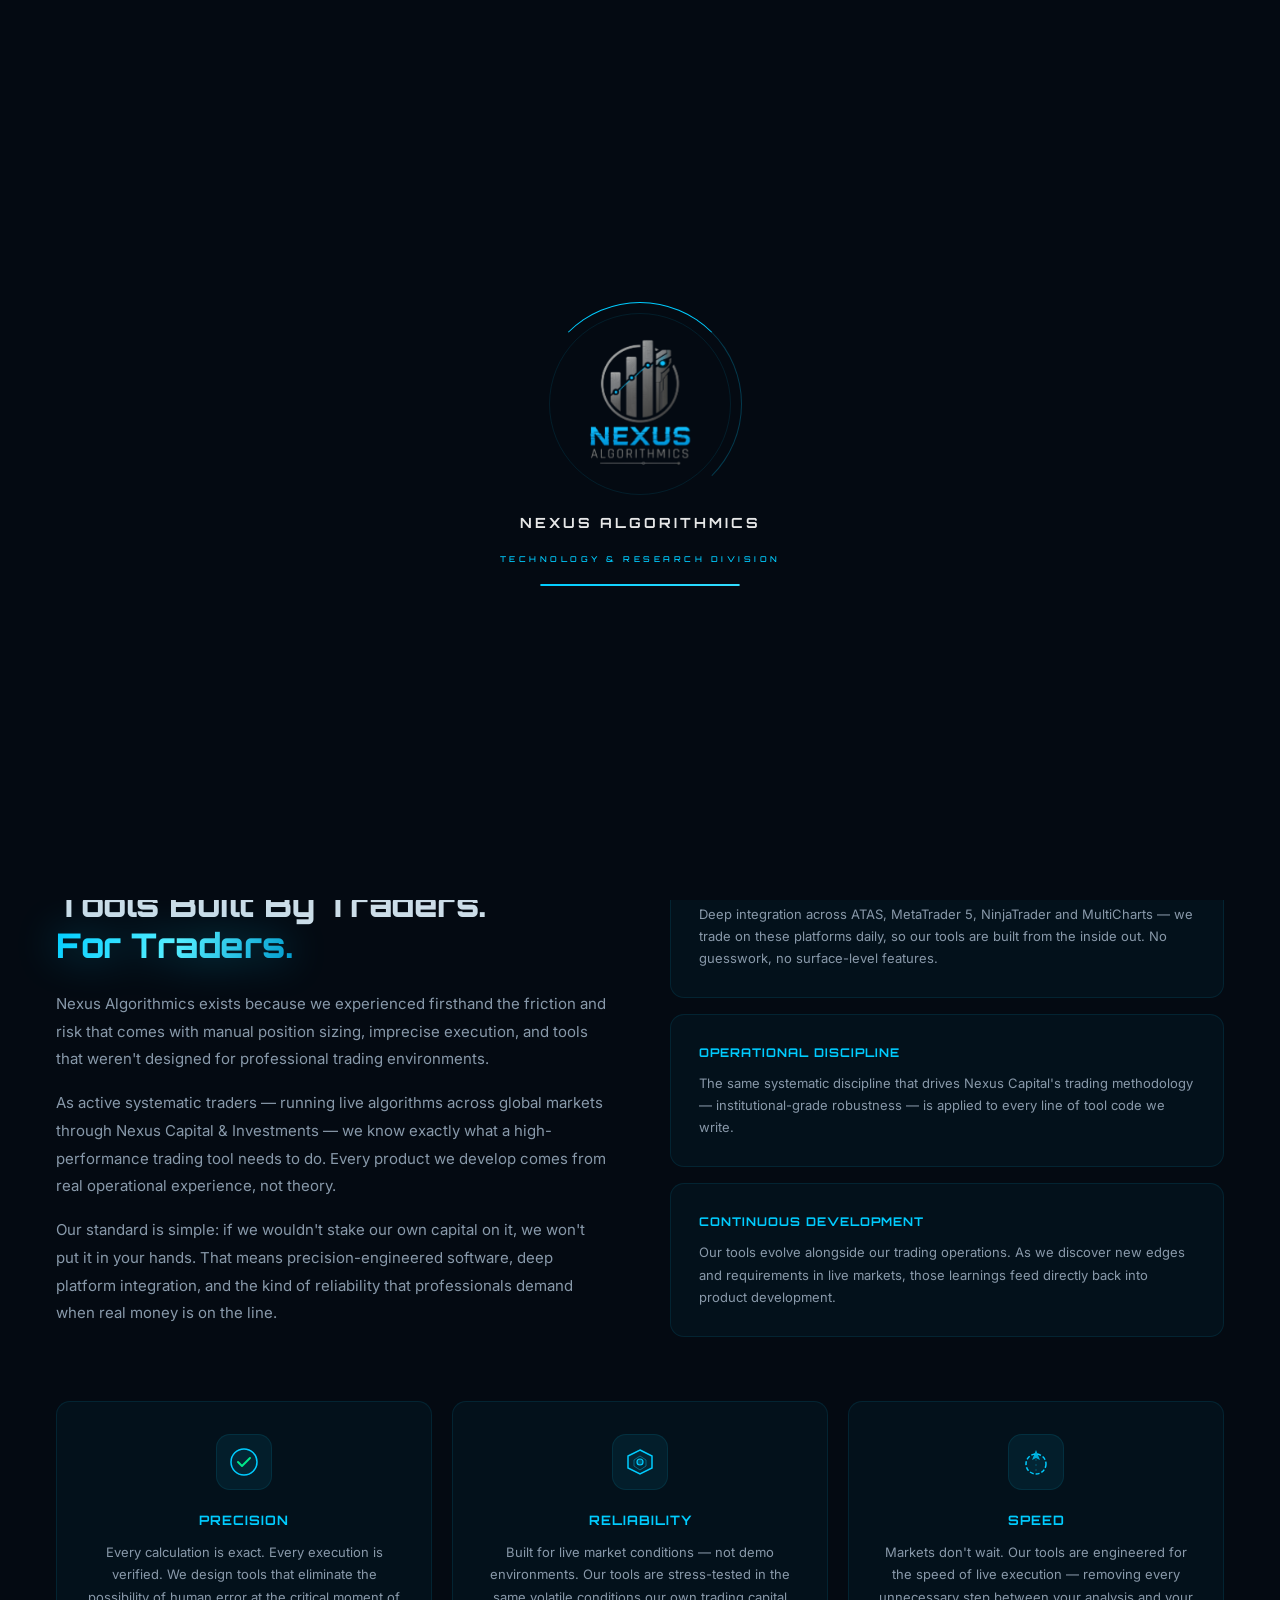
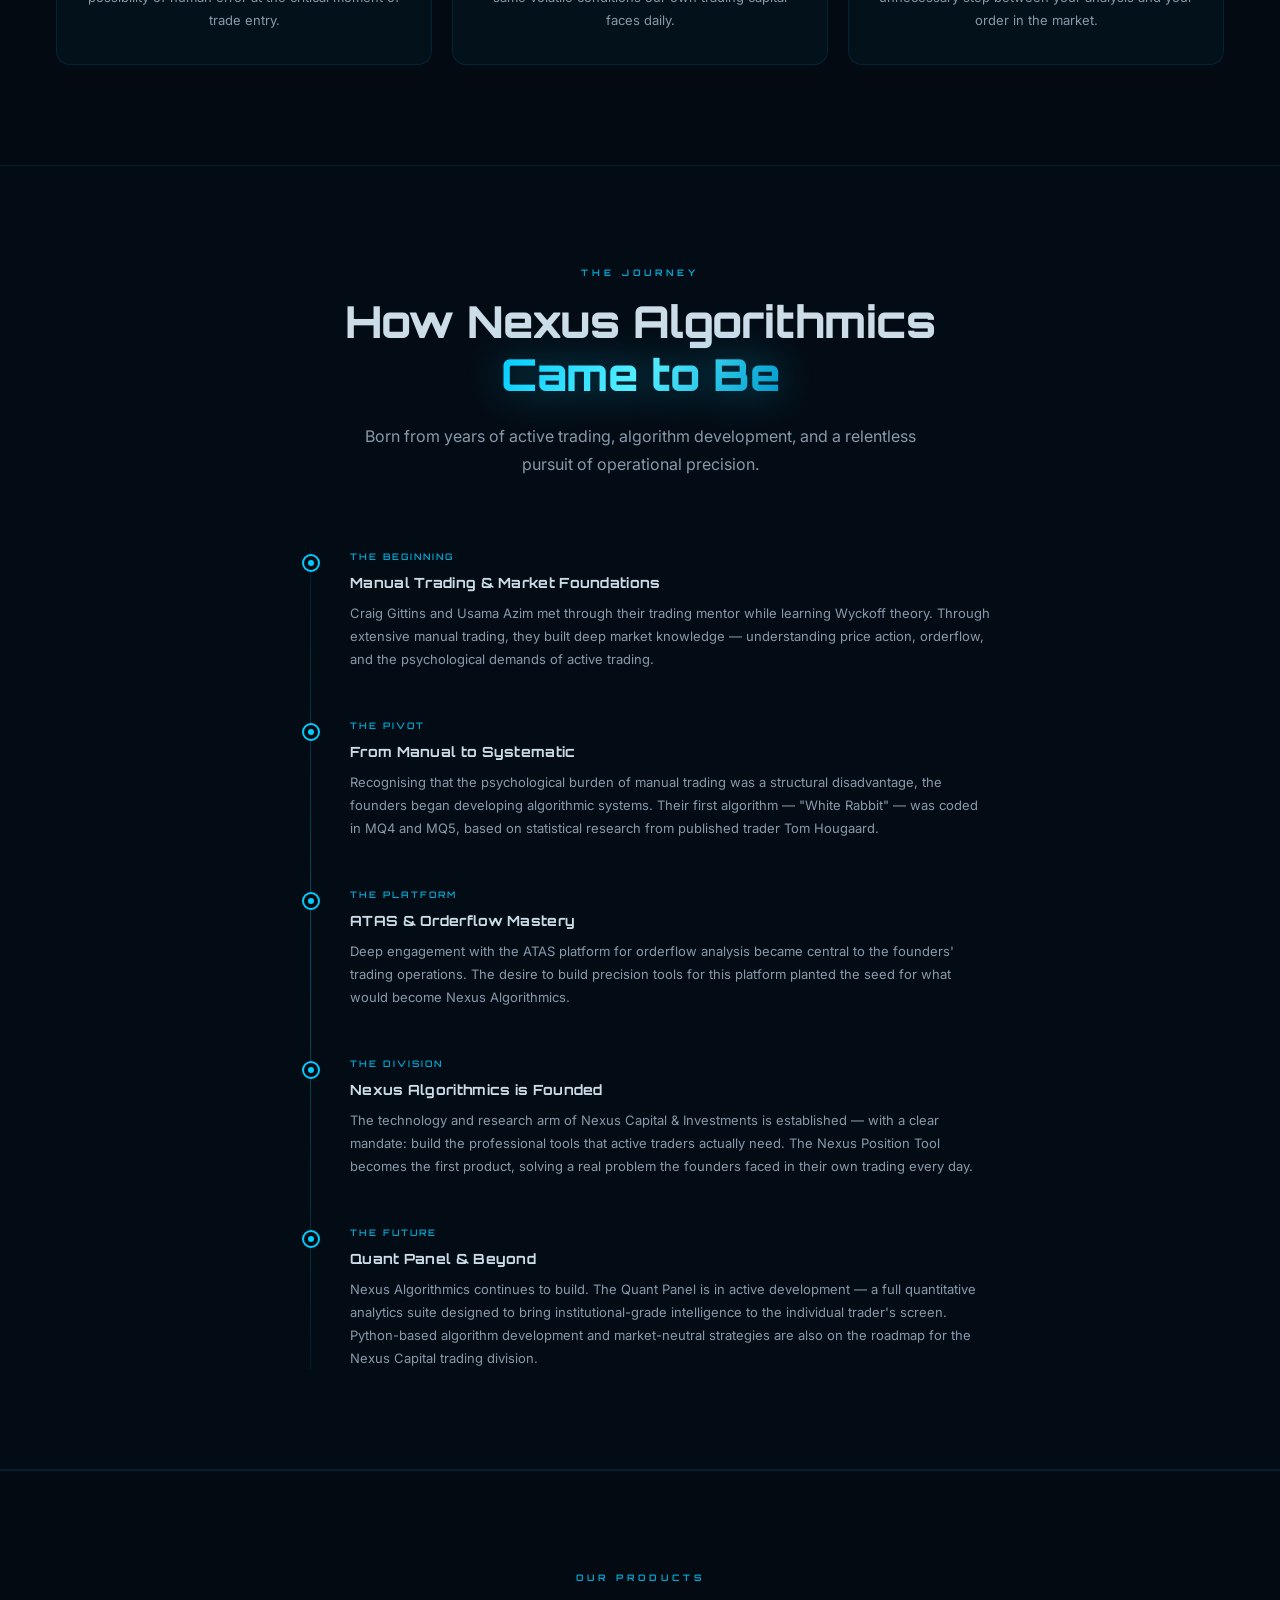
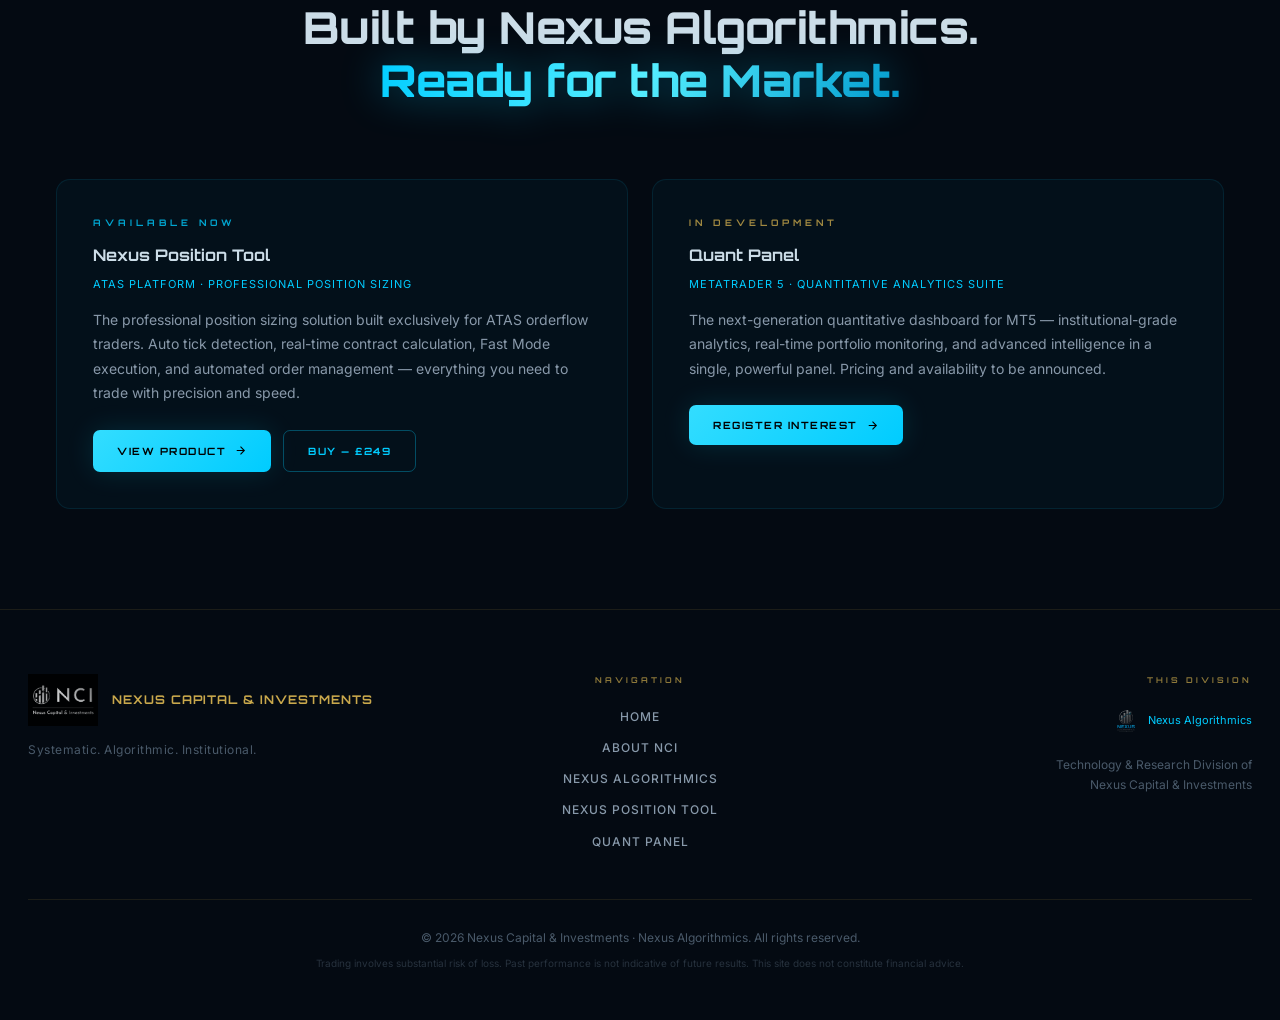
==== commit b7b6f2bd: "Apply corrections: multi-platform language, FTMO removal, logo/UX fixes, enhanced globe - Larger nav" ====
--- a/about-nexus-algorithmics.html
+++ b/about-nexus-algorithmics.html
@@ -153,7 +153,7 @@
             </a>
             <a href="products/quant-panel.html" class="nav-dropdown-item">
               <span class="dropdown-item-title">Quant Panel</span>
-              <span class="dropdown-item-sub coming-soon">Coming Soon</span>
+              <span class="dropdown-item-sub coming-soon">MT5 · Coming Soon</span>
             </a>
           </div>
         </li>
@@ -204,7 +204,7 @@
         <div class="algo-about-badges">
           <div class="algo-about-badge">
             <svg width="12" height="12" viewBox="0 0 12 12" fill="currentColor"><circle cx="6" cy="6" r="6"/></svg>
-            ATAS Platform Integration
+            ATAS · MT5 · NinjaTrader · MultiCharts
           </div>
           <div class="algo-about-badge">
             <svg width="12" height="12" viewBox="0 0 12 12" fill="currentColor"><circle cx="6" cy="6" r="6"/></svg>
@@ -251,7 +251,7 @@
           <div class="algo-mission-visual">
             <div class="algo-mission-card">
               <div class="algo-mission-card-title">Platform Expertise</div>
-              <div class="algo-mission-card-text">Deep integration with the ATAS orderflow platform — we trade on it daily, so our tools are built from the inside out. No guesswork, no surface-level features.</div>
+              <div class="algo-mission-card-text">Deep integration across ATAS, MetaTrader 5, NinjaTrader and MultiCharts — we trade on these platforms daily, so our tools are built from the inside out. No guesswork, no surface-level features.</div>
             </div>
             <div class="algo-mission-card">
               <div class="algo-mission-card-title">Operational Discipline</div>
@@ -325,7 +325,7 @@
             <div class="timeline-dot"></div>
             <div class="timeline-date">The Beginning</div>
             <div class="timeline-title">Manual Trading &amp; Market Foundations</div>
-            <div class="timeline-text">Craig Gittins and Usama Azim met through their trading mentor while learning Wyckoff theory. Over three years of manual trading, they built deep market knowledge — understanding price action, orderflow, and the psychological demands of active trading.</div>
+            <div class="timeline-text">Craig Gittins and Usama Azim met through their trading mentor while learning Wyckoff theory. Through extensive manual trading, they built deep market knowledge — understanding price action, orderflow, and the psychological demands of active trading.</div>
           </div>
 
           <div class="timeline-item">
@@ -393,9 +393,9 @@
           <div class="algo-product-card">
             <div class="section-label" style="color:var(--gold);font-family:var(--font-head);font-size:9px;font-weight:700;letter-spacing:4px;text-transform:uppercase;margin-bottom:12px;text-align:left;opacity:0.8;">In Development</div>
             <div class="algo-product-card-title">Quant Panel</div>
-            <div class="algo-product-card-sub">ATAS Platform · Quantitative Analytics Suite</div>
+            <div class="algo-product-card-sub">MetaTrader 5 · Quantitative Analytics Suite</div>
             <p class="algo-product-card-desc">
-              The next-generation quantitative dashboard — institutional-grade analytics, real-time portfolio monitoring, and advanced orderflow intelligence in a single, powerful panel. Pricing and availability to be announced.
+              The next-generation quantitative dashboard for MT5 — institutional-grade analytics, real-time portfolio monitoring, and advanced intelligence in a single, powerful panel. Pricing and availability to be announced.
             </p>
             <div style="display:flex;gap:12px;flex-wrap:wrap;">
               <a href="products/quant-panel.html" class="btn-algo-product">
--- a/assets/css/style.css
+++ b/assets/css/style.css
@@ -97,7 +97,7 @@
 /* Logo */
 .nav-logo { display: flex; align-items: center; gap: 12px; flex-shrink: 0; }
 .nav-logo img {
-  height: 48px; width: auto; max-width: 140px;
+  height: 64px; width: auto; max-width: 160px;
   object-fit: contain;
 }
 .nav-brand {
@@ -138,7 +138,7 @@
 .nav-dropdown.open .nav-dropdown-caret { transform: rotate(180deg); }
 
 .nav-dropdown-menu {
-  position: absolute; top: calc(100% + 16px); left: 50%;
+  position: absolute; top: calc(100% + 6px); left: 50%;
   transform: translateX(-50%);
   background: rgba(4, 10, 18, 0.98);
   border: 1px solid var(--gold-border-hi);
@@ -151,6 +151,9 @@
   backdrop-filter: blur(20px); -webkit-backdrop-filter: blur(20px);
   box-shadow: 0 20px 60px rgba(0,0,0,0.6), 0 0 40px rgba(201,168,76,0.06);
 }
+.nav-dropdown-menu::before {
+  content: ''; position: absolute; top: -14px; left: 0; right: 0; height: 14px;
+}
 .nav-dropdown.open .nav-dropdown-menu {
   opacity: 1; visibility: visible; pointer-events: all;
   transform: translateX(-50%) translateY(0);
@@ -206,7 +209,7 @@
   display: flex; flex-direction: column; align-items: center; gap: 18px;
 }
 .splash-logo-wrap {
-  position: relative; width: 148px; height: 148px;
+  position: relative; width: 180px; height: 180px;
   display: flex; align-items: center; justify-content: center;
 }
 .splash-ring {
@@ -223,7 +226,7 @@
 @keyframes splash-spin { to { transform: rotate(360deg); } }
 
 .splash-logo {
-  width: 128px; height: 128px; object-fit: contain;
+  width: 160px; height: 160px; object-fit: contain;
   opacity: 0; animation: splash-logo-in 0.9s 0.2s ease forwards;
 }
 @keyframes splash-logo-in {
@@ -277,7 +280,7 @@
 .nci-hero {
   position: relative; min-height: 100vh;
   display: flex; flex-direction: column; justify-content: center;
-  padding: 140px 28px 100px; overflow: hidden; z-index: 1;
+  padding: 100px 28px 80px; overflow: hidden; z-index: 1;
 }
 
 .nci-hero-grid {
@@ -300,6 +303,20 @@
   width: 500px; height: 500px; border-radius: 50%; pointer-events: none;
   background: radial-gradient(circle, rgba(100,60,0,0.07) 0%, transparent 70%);
   filter: blur(80px);
+}
+
+/* 3D perspective depth grid */
+.hero-depth-grid {
+  position: absolute; bottom: 0; left: -25%; right: -25%; height: 55%;
+  background-image:
+    linear-gradient(rgba(201,168,76,0.06) 1px, transparent 1px),
+    linear-gradient(90deg, rgba(201,168,76,0.045) 1px, transparent 1px);
+  background-size: 72px 72px;
+  transform: perspective(500px) rotateX(62deg);
+  transform-origin: center bottom;
+  mask-image: linear-gradient(to top, rgba(0,0,0,0.85) 0%, rgba(0,0,0,0.3) 50%, transparent 85%);
+  -webkit-mask-image: linear-gradient(to top, rgba(0,0,0,0.85) 0%, rgba(0,0,0,0.3) 50%, transparent 85%);
+  pointer-events: none; z-index: 0;
 }
 
 .nci-hero-inner {
@@ -571,7 +588,7 @@
 }
 .method-num {
   font-family: var(--font-head); font-size: 42px; font-weight: 900;
-  color: rgba(201,168,76,0.08); line-height: 1; margin-bottom: 20px;
+  color: rgba(201,168,76,0.28); line-height: 1; margin-bottom: 20px;
   letter-spacing: -2px;
 }
 .method-icon {
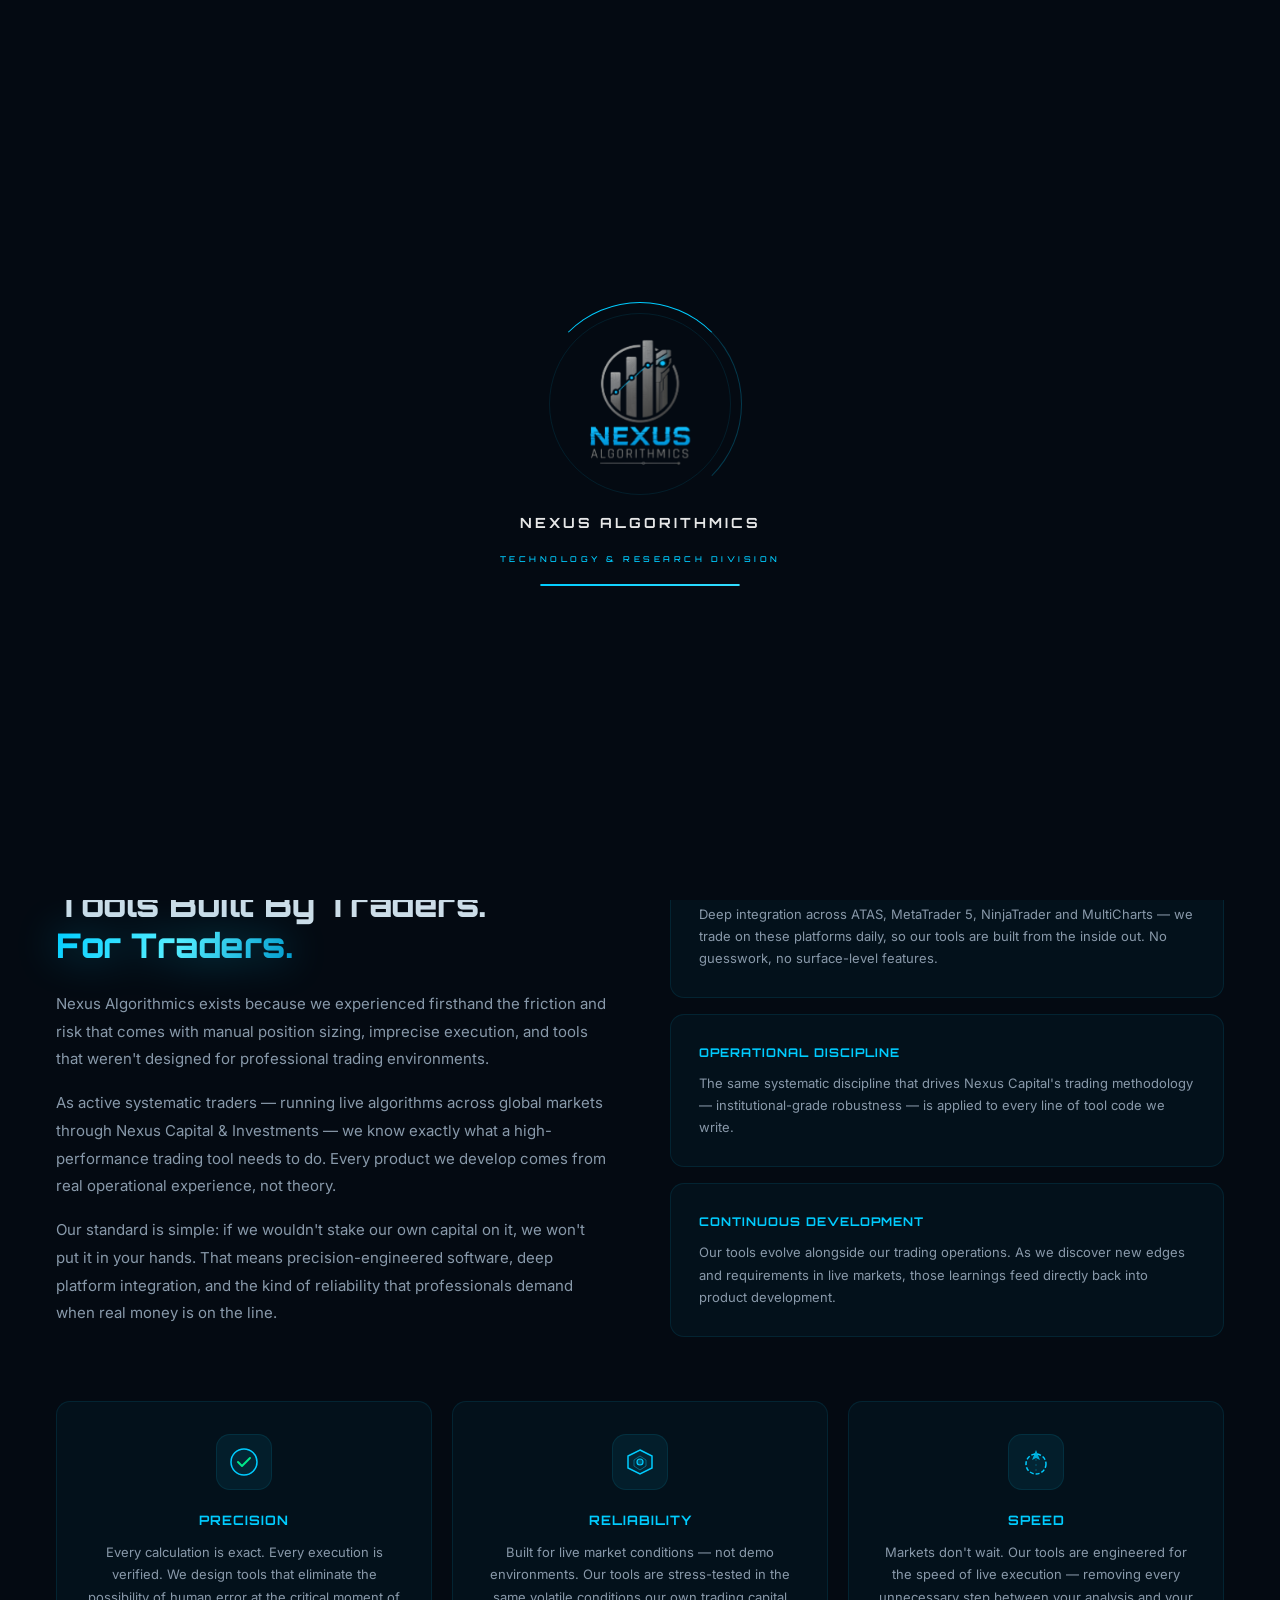
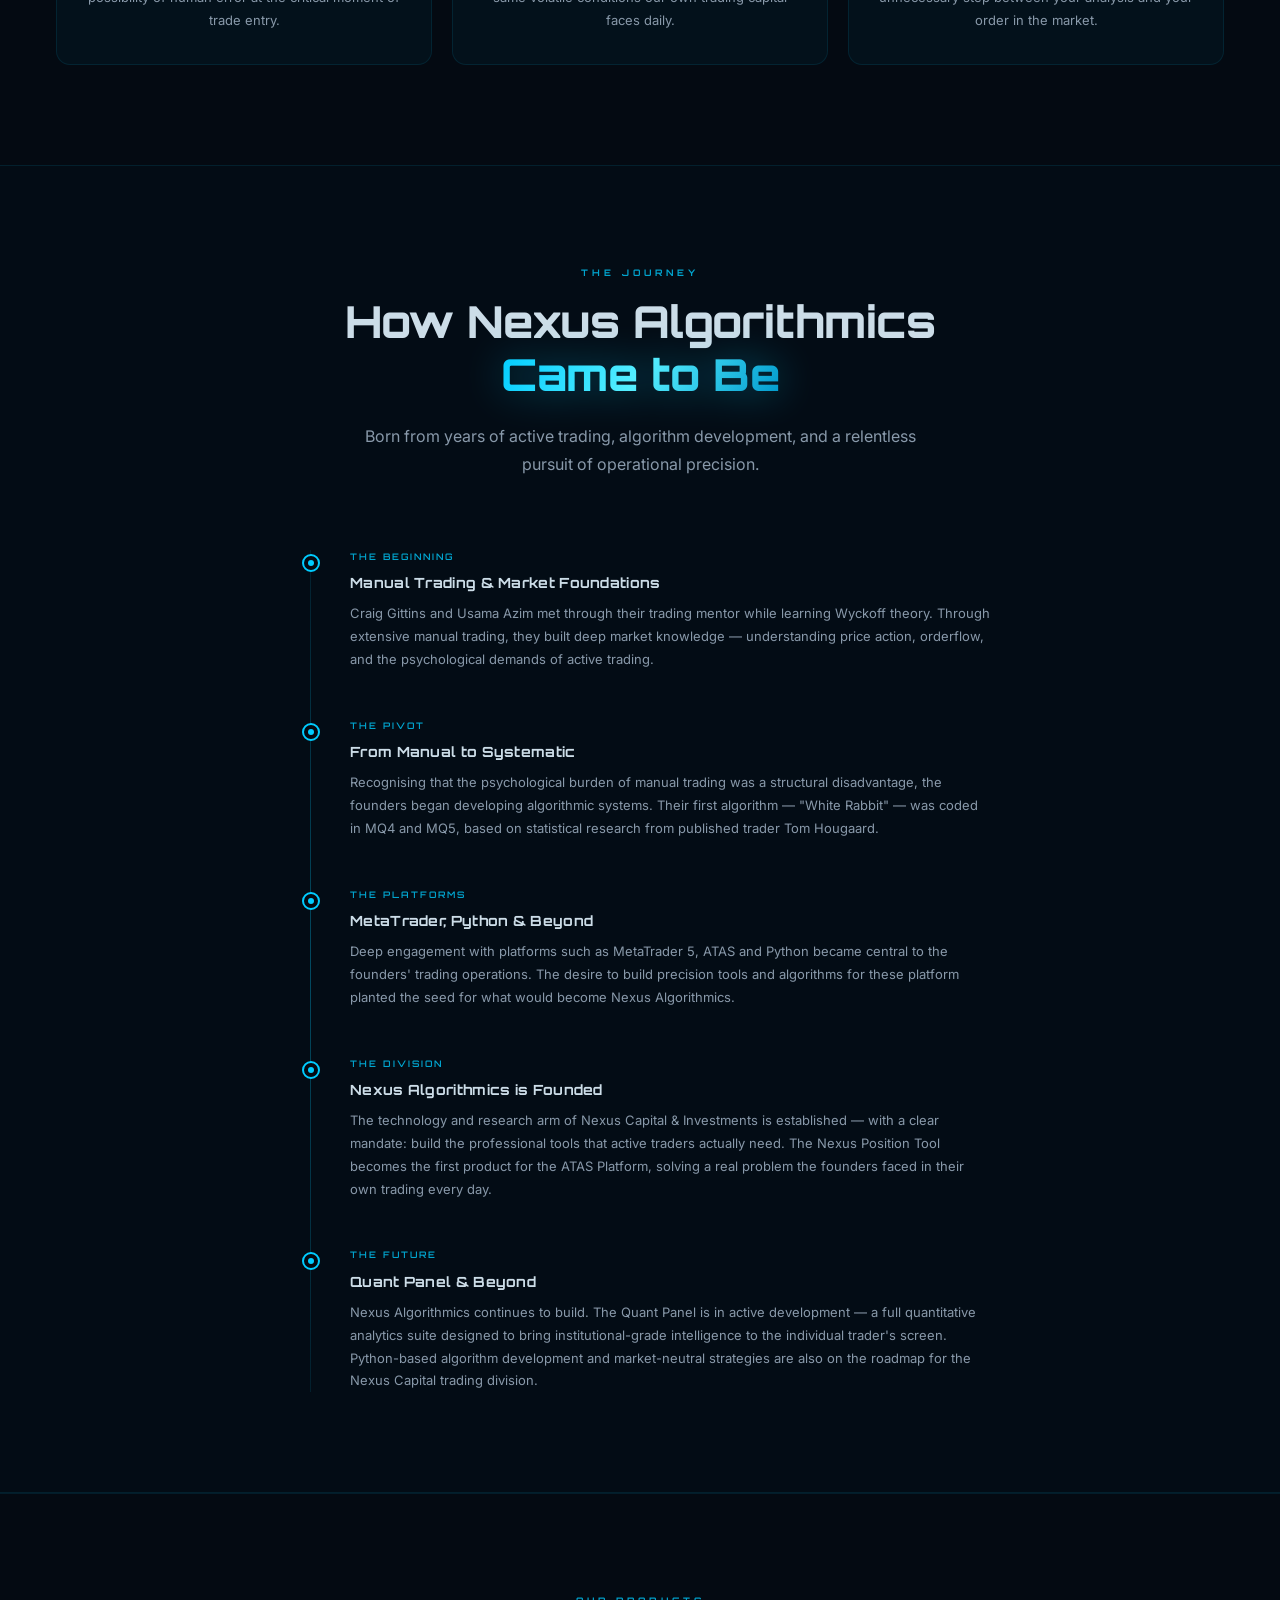
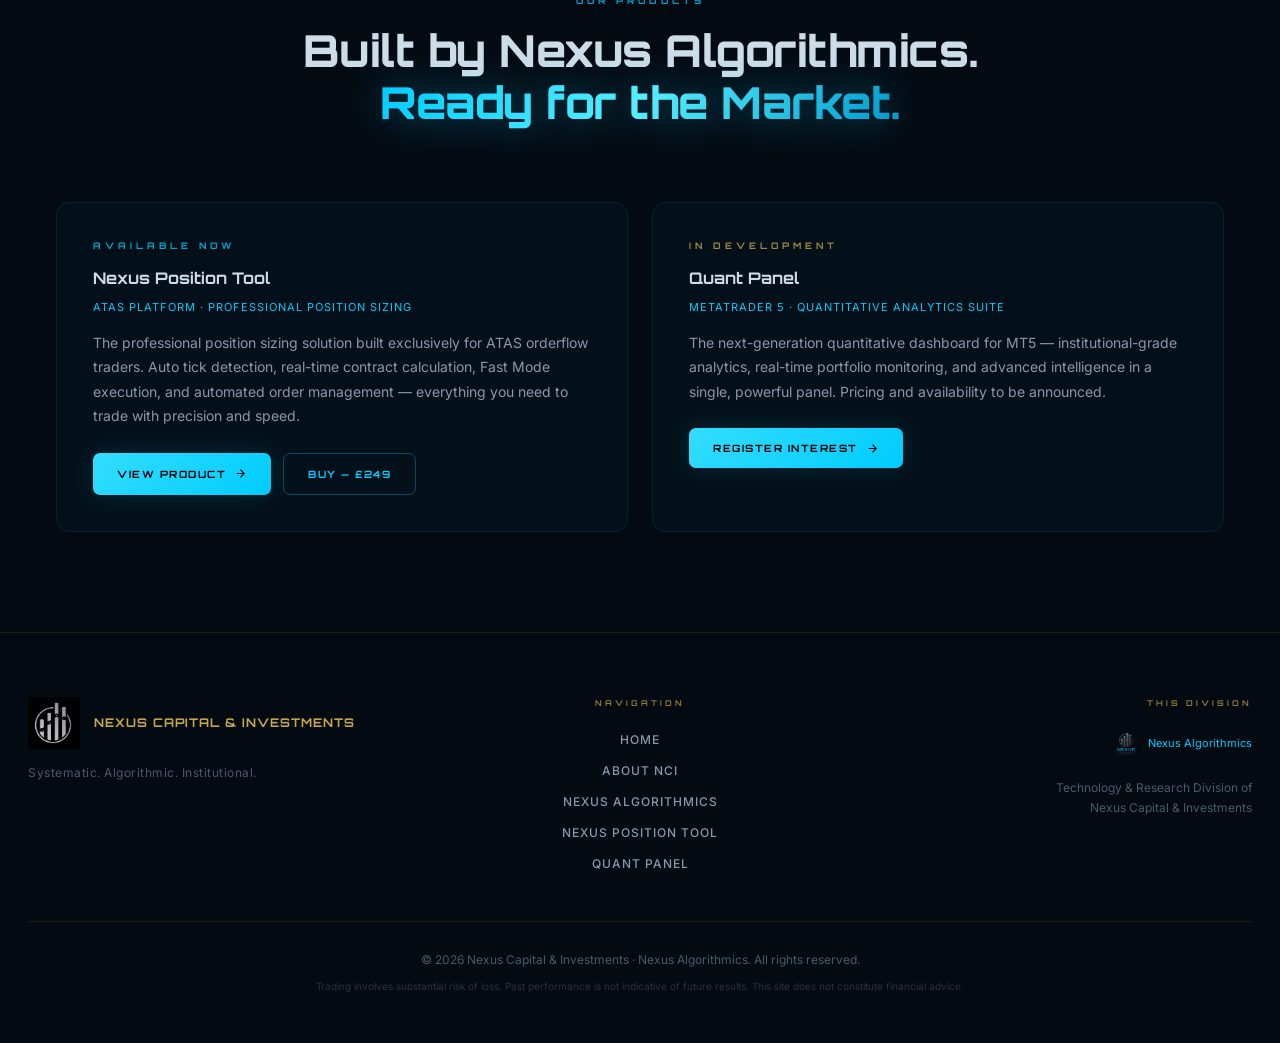
==== commit 900468e7: "Your commit message describing the changes" ====
--- a/about-nexus-algorithmics.html
+++ b/about-nexus-algorithmics.html
@@ -337,16 +337,16 @@
 
           <div class="timeline-item">
             <div class="timeline-dot"></div>
-            <div class="timeline-date">The Platform</div>
-            <div class="timeline-title">ATAS &amp; Orderflow Mastery</div>
-            <div class="timeline-text">Deep engagement with the ATAS platform for orderflow analysis became central to the founders' trading operations. The desire to build precision tools for this platform planted the seed for what would become Nexus Algorithmics.</div>
+            <div class="timeline-date">The Platforms</div>
+            <div class="timeline-title">MetaTrader, Python &amp; Beyond</div>
+            <div class="timeline-text">Deep engagement with platforms such as MetaTrader 5, ATAS and Python became central to the founders' trading operations. The desire to build precision tools and algorithms for these platform planted the seed for what would become Nexus Algorithmics.</div>
           </div>
 
           <div class="timeline-item">
             <div class="timeline-dot"></div>
             <div class="timeline-date">The Division</div>
             <div class="timeline-title">Nexus Algorithmics is Founded</div>
-            <div class="timeline-text">The technology and research arm of Nexus Capital &amp; Investments is established — with a clear mandate: build the professional tools that active traders actually need. The Nexus Position Tool becomes the first product, solving a real problem the founders faced in their own trading every day.</div>
+            <div class="timeline-text">The technology and research arm of Nexus Capital &amp; Investments is established — with a clear mandate: build the professional tools that active traders actually need. The Nexus Position Tool becomes the first product for the ATAS Platform, solving a real problem the founders faced in their own trading every day.</div>
           </div>
 
           <div class="timeline-item">
--- a/assets/css/style.css
+++ b/assets/css/style.css
@@ -55,7 +55,64 @@
 /* ── Particle Canvas ── */
 #particle-canvas {
   position: fixed; inset: 0; z-index: 0;
-  pointer-events: none; opacity: 0.55;
+  pointer-events: none; opacity: 1;
+}
+
+/* ═══════════════════════════════════════════════════════════════
+   GLOBAL SITE BACKGROUND EFFECTS (injected by main.js, every page)
+═══════════════════════════════════════════════════════════════ */
+.site-bg-effects {
+  position: fixed; inset: 0; pointer-events: none; z-index: 0;
+}
+
+/* Rectangular grid texture — same technique as the depth grid (proven visible) */
+.site-bg-hex {
+  position: absolute; inset: 0;
+  background-image:
+    linear-gradient(rgba(201,168,76,0.08) 1px, transparent 1px),
+    linear-gradient(90deg, rgba(201,168,76,0.06) 1px, transparent 1px);
+  background-size: 80px 80px;
+  animation: grid-drift 22s linear infinite;
+}
+.site-bg-effects--algo .site-bg-hex {
+  background-image:
+    linear-gradient(rgba(0,204,255,0.07) 1px, transparent 1px),
+    linear-gradient(90deg, rgba(0,204,255,0.05) 1px, transparent 1px);
+}
+@keyframes grid-drift {
+  0%   { background-position: 0 0; }
+  100% { background-position: 80px 80px; }
+}
+
+/* Diagonal light rays */
+.site-bg-rays {
+  position: absolute; inset: 0;
+  background:
+    linear-gradient(122deg, transparent 15%, rgba(201,168,76,0.07) 35%, transparent 55%),
+    linear-gradient(152deg, transparent 20%, rgba(201,168,76,0.045) 48%, transparent 66%),
+    linear-gradient(76deg,  transparent 38%, rgba(201,168,76,0.03) 58%, transparent 72%);
+  animation: ray-shift 14s ease-in-out infinite alternate;
+}
+.site-bg-effects--algo .site-bg-rays {
+  background:
+    linear-gradient(122deg, transparent 15%, rgba(0,204,255,0.055) 35%, transparent 55%),
+    linear-gradient(152deg, transparent 20%, rgba(0,204,255,0.035) 48%, transparent 66%),
+    linear-gradient(76deg,  transparent 38%, rgba(0,204,255,0.022) 58%, transparent 72%);
+}
+
+/* Corner pulse rings (top-right of viewport) */
+.site-bg-rings {
+  position: absolute; top: -100px; right: -100px;
+  width: 520px; height: 520px; pointer-events: none;
+}
+.site-bg-ring {
+  position: absolute; inset: 0; border-radius: 50%;
+  border: 1px solid rgba(201,168,76,0.45);
+  animation: scan-ring-pulse 8s ease-out infinite;
+  animation-delay: var(--d, 0s);
+}
+.site-bg-effects--algo .site-bg-ring {
+  border-color: rgba(0,204,255,0.40);
 }
 
 /* ── Utility ── */
@@ -97,7 +154,7 @@
 /* Logo */
 .nav-logo { display: flex; align-items: center; gap: 12px; flex-shrink: 0; }
 .nav-logo img {
-  height: 64px; width: auto; max-width: 160px;
+  height: 82px; width: auto; max-width: 200px;
   object-fit: contain;
 }
 .nav-brand {
@@ -307,16 +364,87 @@
 
 /* 3D perspective depth grid */
 .hero-depth-grid {
-  position: absolute; bottom: 0; left: -25%; right: -25%; height: 55%;
+  position: absolute; bottom: 0; left: -25%; right: -25%; height: 60%;
   background-image:
-    linear-gradient(rgba(201,168,76,0.06) 1px, transparent 1px),
-    linear-gradient(90deg, rgba(201,168,76,0.045) 1px, transparent 1px);
+    linear-gradient(rgba(201,168,76,0.11) 1px, transparent 1px),
+    linear-gradient(90deg, rgba(201,168,76,0.09) 1px, transparent 1px);
   background-size: 72px 72px;
   transform: perspective(500px) rotateX(62deg);
   transform-origin: center bottom;
-  mask-image: linear-gradient(to top, rgba(0,0,0,0.85) 0%, rgba(0,0,0,0.3) 50%, transparent 85%);
-  -webkit-mask-image: linear-gradient(to top, rgba(0,0,0,0.85) 0%, rgba(0,0,0,0.3) 50%, transparent 85%);
+  mask-image: linear-gradient(to top, rgba(0,0,0,0.9) 0%, rgba(0,0,0,0.4) 45%, transparent 80%);
+  -webkit-mask-image: linear-gradient(to top, rgba(0,0,0,0.9) 0%, rgba(0,0,0,0.4) 45%, transparent 80%);
   pointer-events: none; z-index: 0;
+}
+
+/* Angled grid overlay — hero right side (rectangular, proven visible) */
+.hero-hex-pattern {
+  position: absolute; inset: 0; pointer-events: none; z-index: 0;
+  background-image:
+    linear-gradient(rgba(201,168,76,0.10) 1px, transparent 1px),
+    linear-gradient(90deg, rgba(201,168,76,0.07) 1px, transparent 1px);
+  background-size: 60px 60px;
+  animation: hex-drift 20s linear infinite;
+  mask-image: linear-gradient(to right, transparent 0%, rgba(0,0,0,0.5) 40%, rgba(0,0,0,0.9) 100%);
+  -webkit-mask-image: linear-gradient(to right, transparent 0%, rgba(0,0,0,0.5) 40%, rgba(0,0,0,0.9) 100%);
+}
+@keyframes hex-drift {
+  0%   { background-position: 0 0; }
+  100% { background-position: 60px 60px; }
+}
+
+/* Diagonal light rays */
+.hero-light-rays {
+  position: absolute; inset: 0; pointer-events: none; z-index: 0;
+  background:
+    linear-gradient(118deg, transparent 15%, rgba(201,168,76,0.07) 34%, transparent 53%),
+    linear-gradient(148deg, transparent 20%, rgba(201,168,76,0.045) 46%, transparent 63%),
+    linear-gradient(78deg,  transparent 36%, rgba(201,168,76,0.03) 56%, transparent 70%);
+  animation: ray-shift 12s ease-in-out infinite alternate;
+}
+@keyframes ray-shift {
+  0%   { opacity: 0.5; }
+  100% { opacity: 1; }
+}
+
+/* Expanding radar scan rings (behind the dashboard visual) */
+.hero-scan-rings {
+  position: absolute; top: 50%; right: 3%;
+  transform: translateY(-50%);
+  width: 610px; height: 610px;
+  pointer-events: none; z-index: 0;
+}
+.hero-scan-ring {
+  position: absolute; inset: 0; border-radius: 50%;
+  border: 1px solid rgba(201,168,76,0.45);
+  animation: scan-ring-pulse 6s ease-out infinite;
+  animation-delay: var(--d, 0s);
+}
+@keyframes scan-ring-pulse {
+  0%   { transform: scale(0.25); opacity: 0; }
+  20%  { opacity: 0.85; }
+  100% { transform: scale(1); opacity: 0; }
+}
+
+/* NCI-branded floating data chips (gold theme, for home hero) */
+.nci-chip {
+  position: absolute; display: flex; align-items: center; gap: 7px;
+  font-family: 'Courier New', monospace; font-size: 10px; color: var(--gold);
+  background: rgba(4,10,18,0.88); border: 1px solid rgba(201,168,76,0.28);
+  border-radius: 20px; padding: 6px 14px; backdrop-filter: blur(10px);
+  white-space: nowrap; z-index: 2;
+  box-shadow: 0 0 20px rgba(201,168,76,0.06), 0 4px 16px rgba(0,0,0,0.5);
+}
+.nci-chip-dot {
+  width: 6px; height: 6px; background: var(--gold); border-radius: 50%;
+  box-shadow: 0 0 8px var(--gold-glow); animation: pulse-gold 2.4s ease-in-out infinite;
+  flex-shrink: 0;
+}
+.nci-chip-dot--green { background: #22c55e; box-shadow: 0 0 8px rgba(34,197,94,0.7); }
+.nci-chip-1 { top: 30px;   right: -40px; animation: chip-float 5s ease-in-out infinite; }
+.nci-chip-2 { top: 185px;  left: -55px;  animation: chip-float 6.5s ease-in-out infinite 0.9s; }
+.nci-chip-3 { bottom: 80px; right: -30px; animation: chip-float 5.8s ease-in-out infinite 1.6s; }
+@media (max-width: 900px) {
+  .nci-chip-1, .nci-chip-2, .nci-chip-3 { display: none; }
 }
 
 .nci-hero-inner {
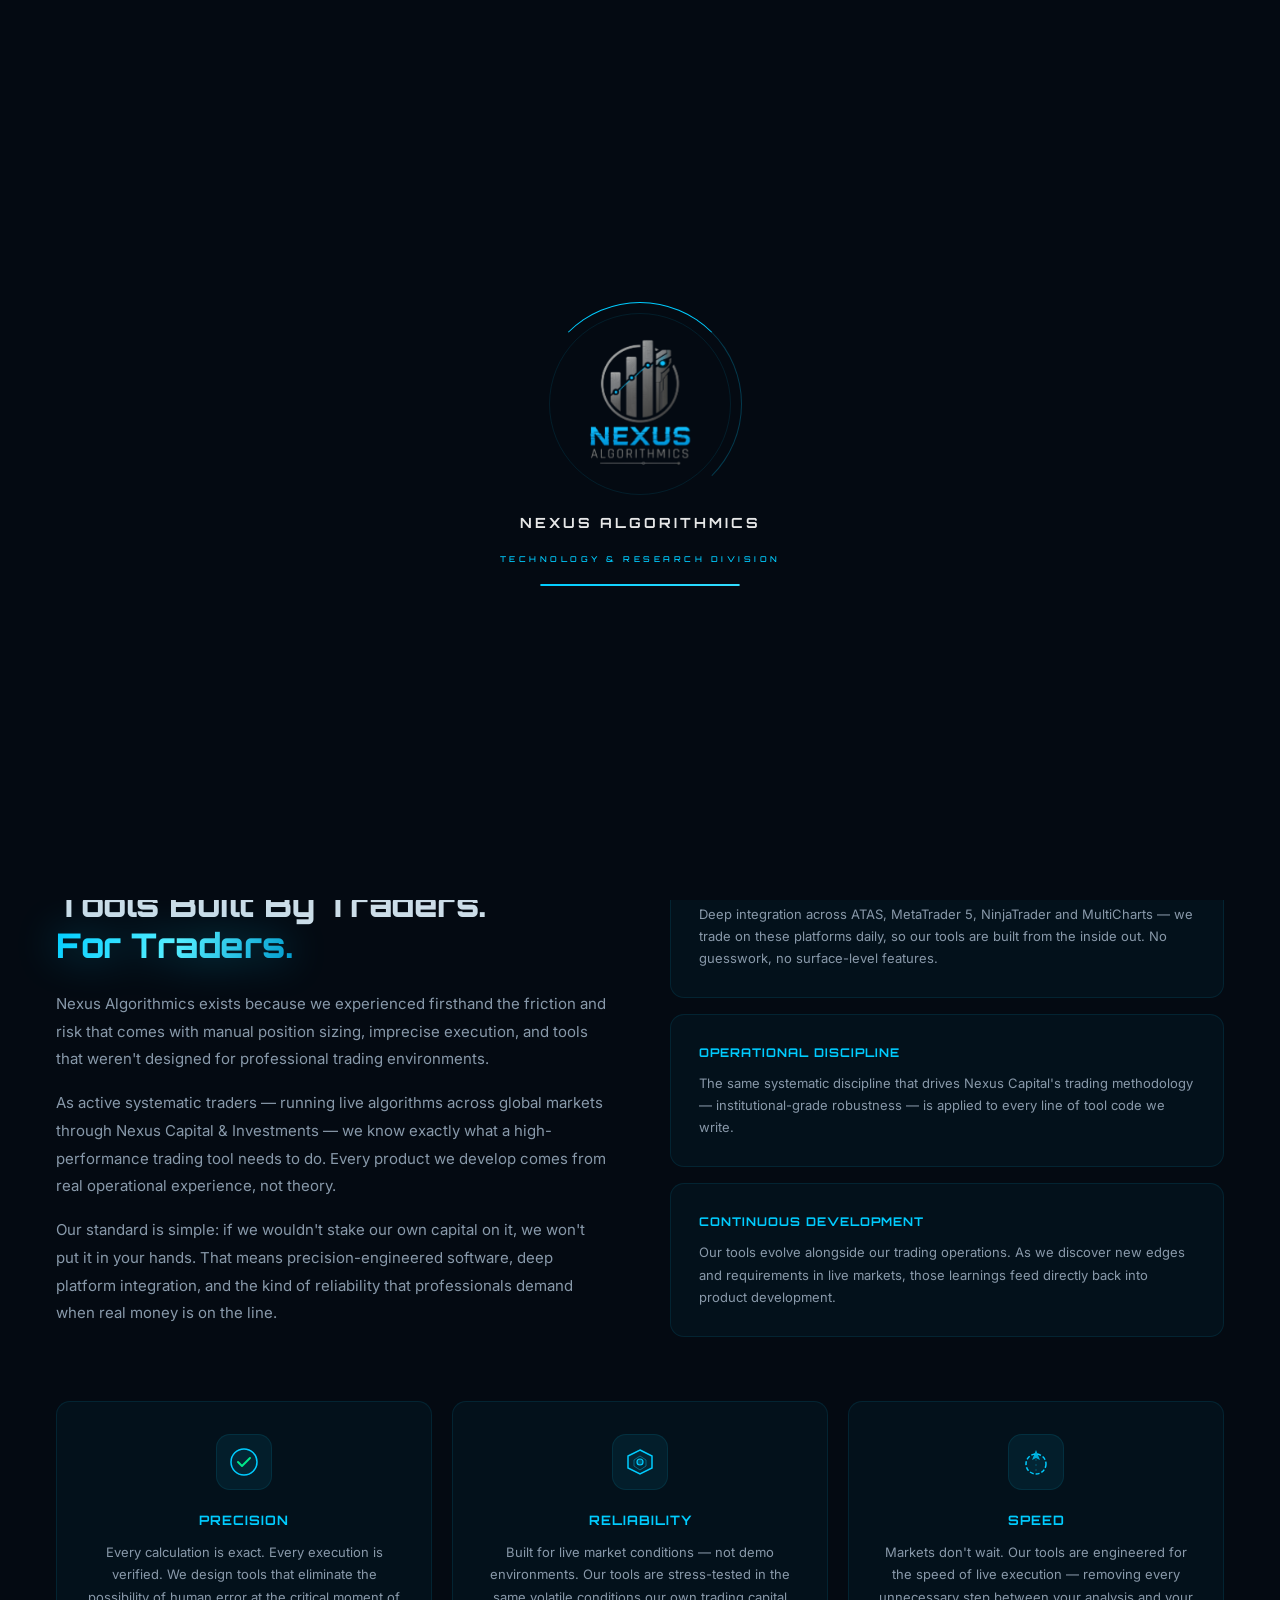
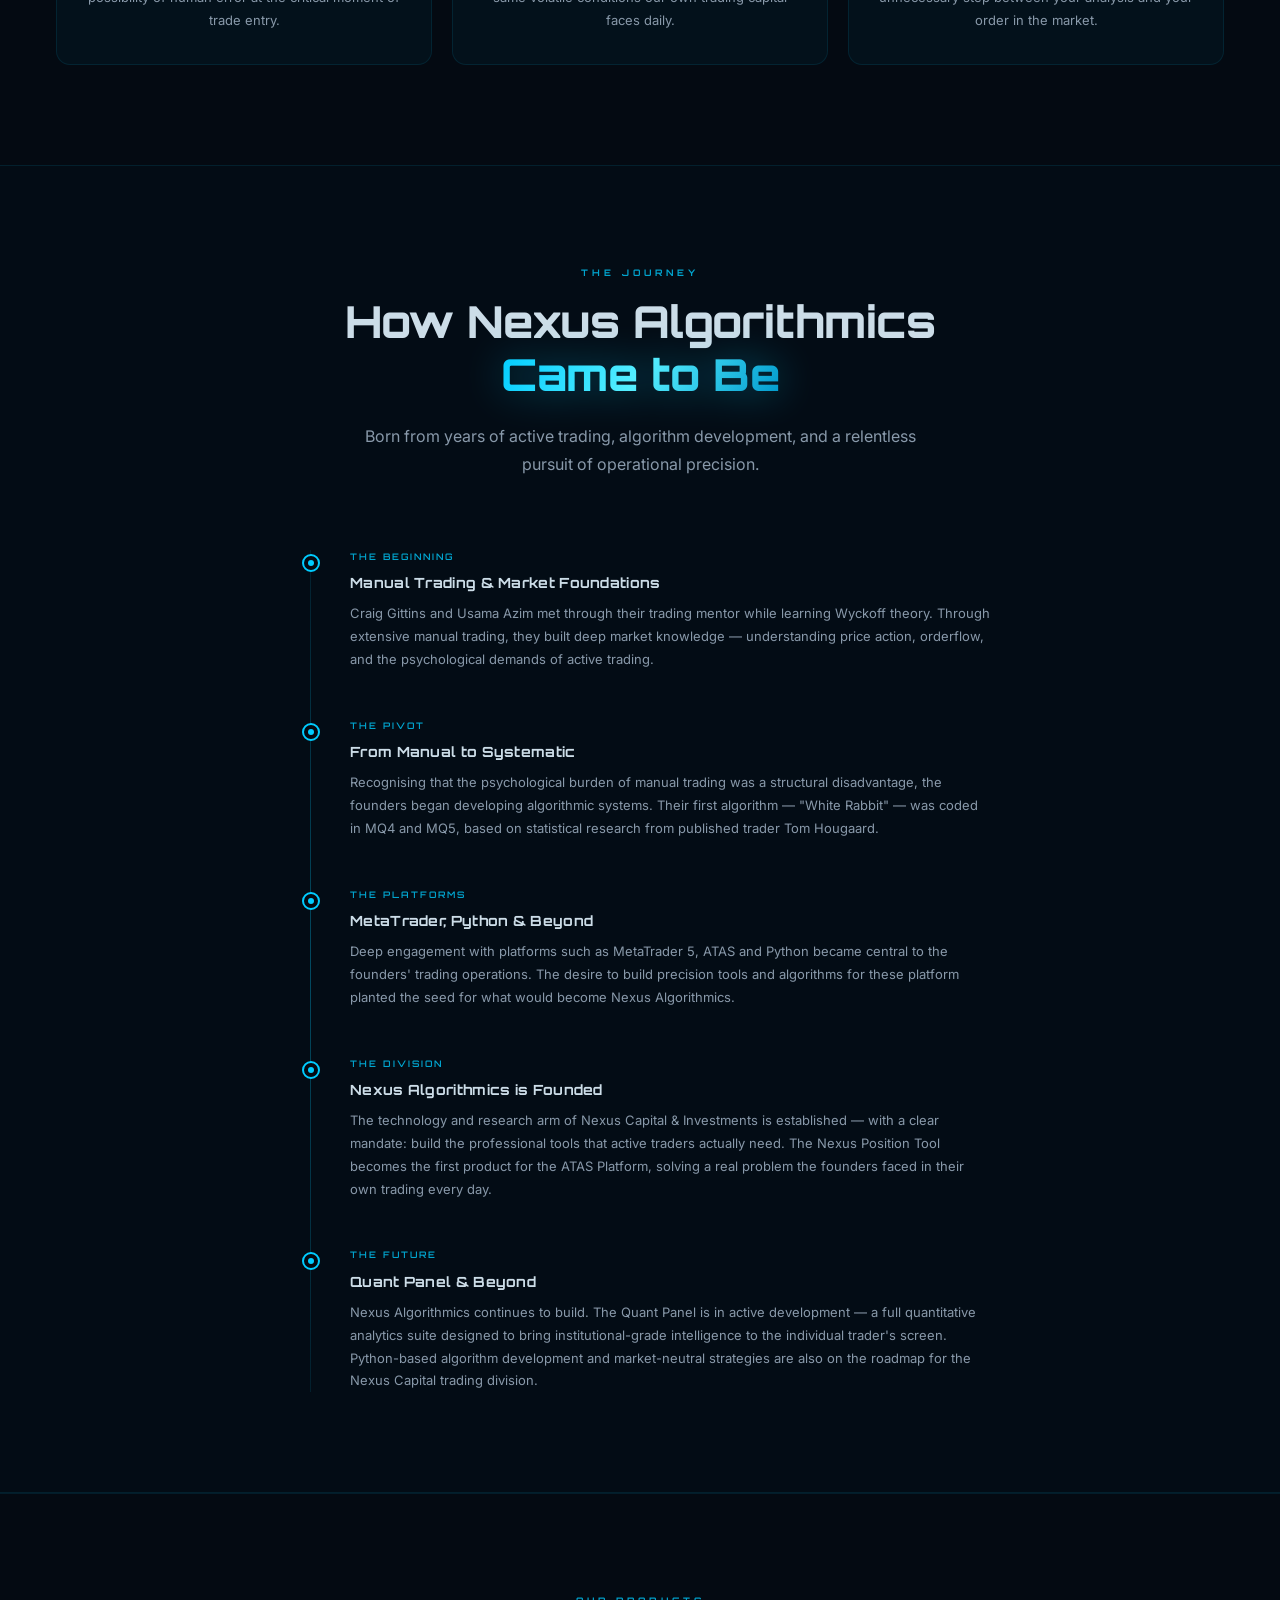
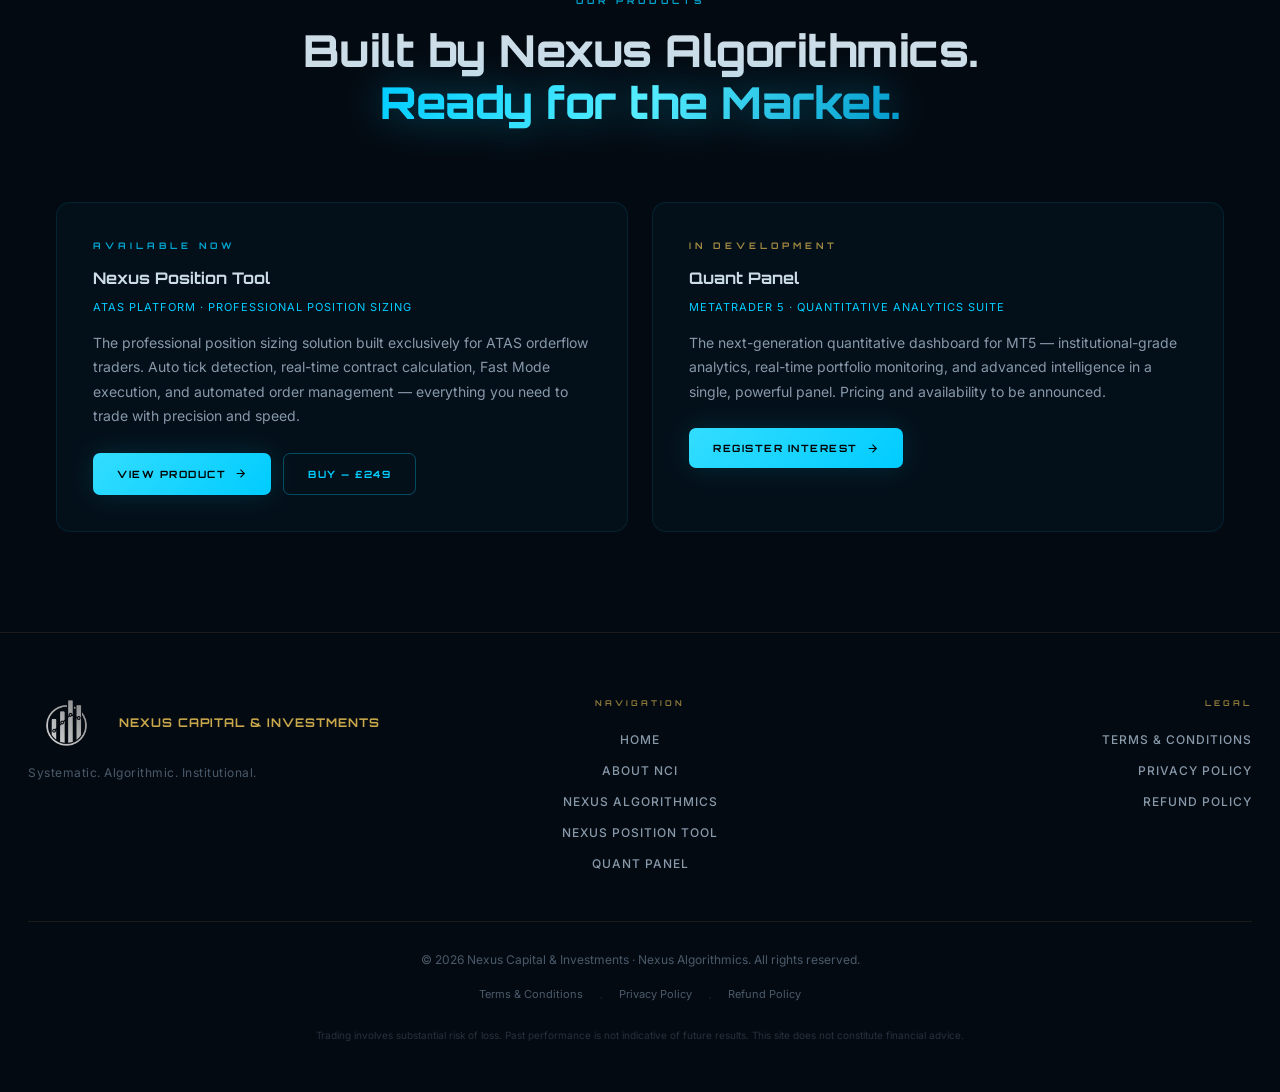
==== commit d94eaa66: "Add legal pages and footer legal links for LemonSqueezy compliance - Add legal/terms.html — Terms & " ====
--- a/about-nexus-algorithmics.html
+++ b/about-nexus-algorithmics.html
@@ -437,19 +437,24 @@
         </div>
 
         <div class="footer-legal">
-          <div class="footer-legal-title">This Division</div>
-          <div class="footer-algo-credit" style="justify-content:flex-end;">
-            <img src="Logo/Nexus Algorithmics Logo Redraw.png" alt="" style="height:28px;width:auto;object-fit:contain;opacity:0.8;border-radius:6px;">
-            <span>Nexus <span>Algorithmics</span></span>
-          </div>
-          <p style="font-size:12px;color:var(--text-muted);margin-top:12px;line-height:1.7;text-align:right;">
-            Technology &amp; Research Division of<br>Nexus Capital &amp; Investments
-          </p>
+          <div class="footer-legal-title">Legal</div>
+          <div class="footer-nav-links">
+            <a href="legal/terms.html">Terms &amp; Conditions</a>
+            <a href="legal/privacy.html">Privacy Policy</a>
+            <a href="legal/refund-policy.html">Refund Policy</a>
+          </div>
         </div>
 
       </div>
       <div class="footer-bottom">
         <p>© 2026 Nexus Capital &amp; Investments · Nexus Algorithmics. All rights reserved.</p>
+        <div style="display:flex;gap:16px;flex-wrap:wrap;justify-content:center;margin:8px 0;">
+          <a href="legal/terms.html" style="font-size:11px;color:var(--text-muted);">Terms &amp; Conditions</a>
+          <span style="color:var(--gold-border);">·</span>
+          <a href="legal/privacy.html" style="font-size:11px;color:var(--text-muted);">Privacy Policy</a>
+          <span style="color:var(--gold-border);">·</span>
+          <a href="legal/refund-policy.html" style="font-size:11px;color:var(--text-muted);">Refund Policy</a>
+        </div>
         <p class="footer-risk">Trading involves substantial risk of loss. Past performance is not indicative of future results. This site does not constitute financial advice.</p>
       </div>
     </div>
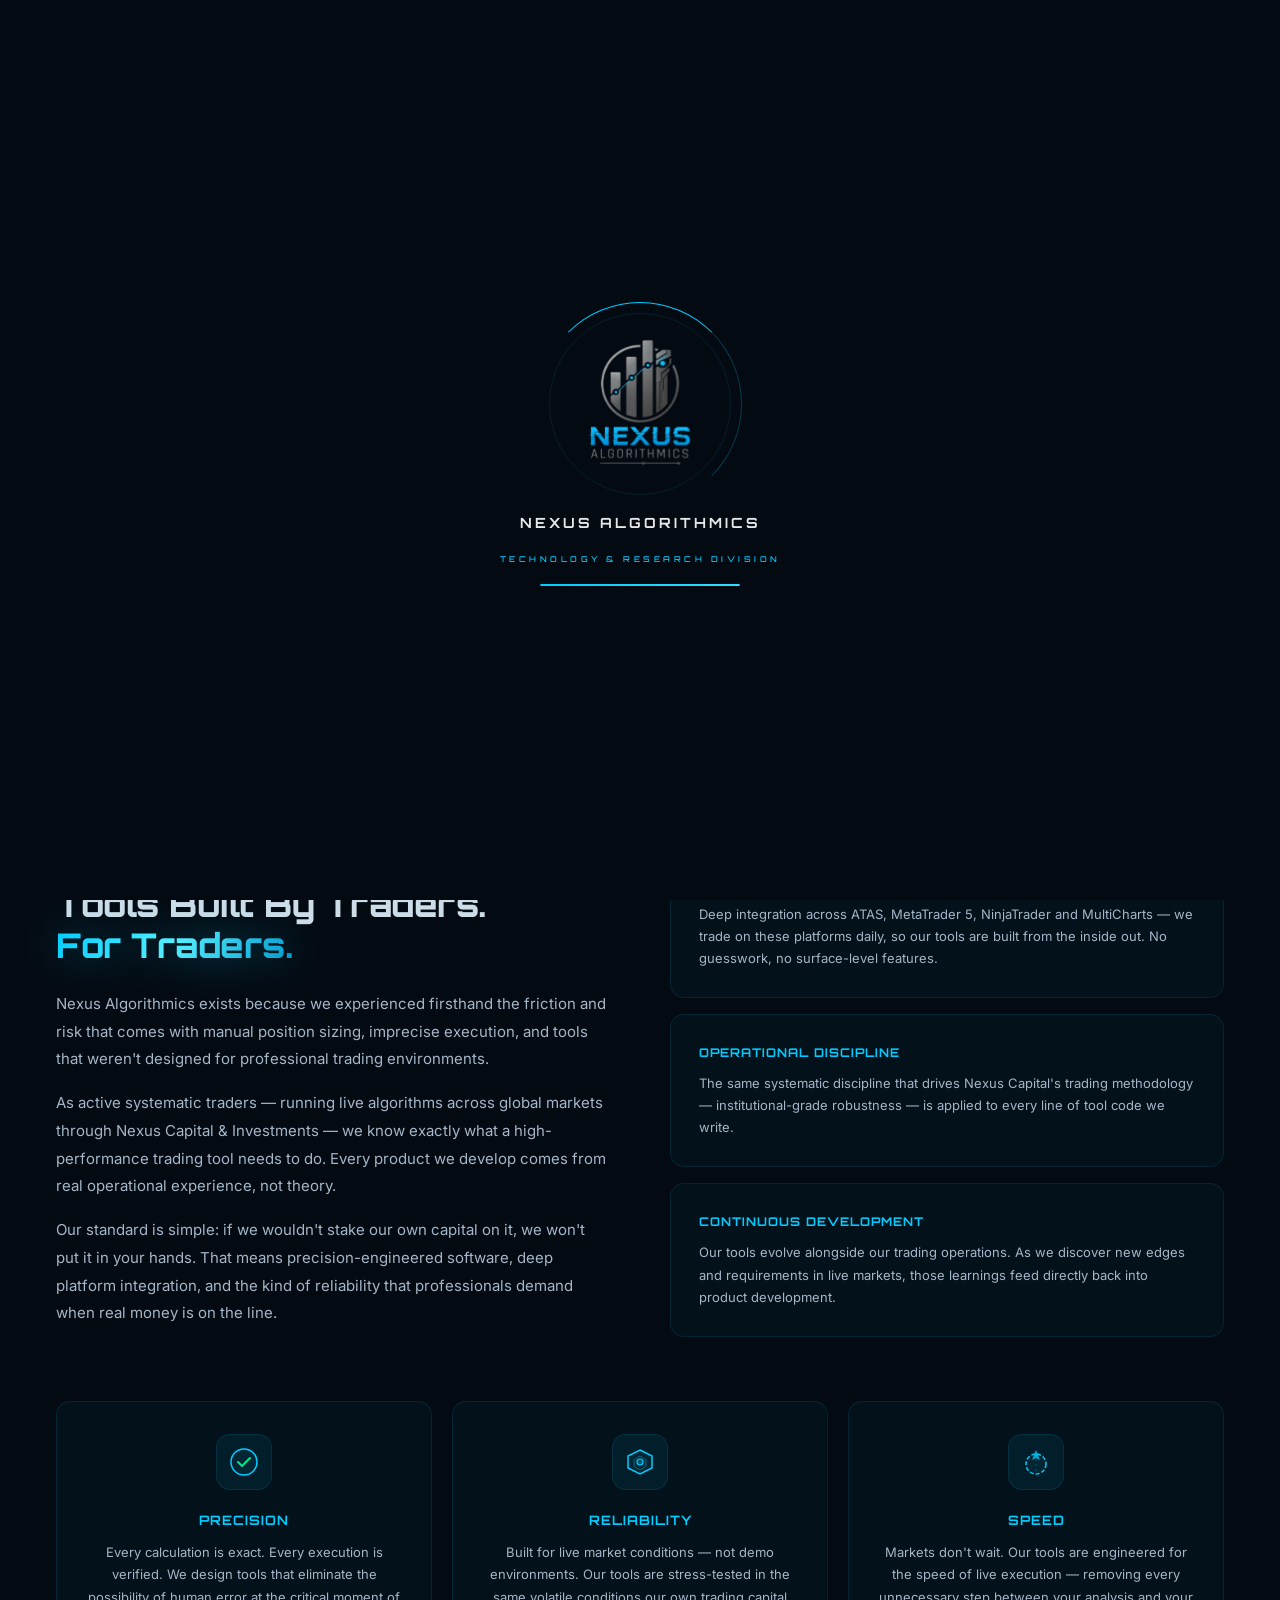
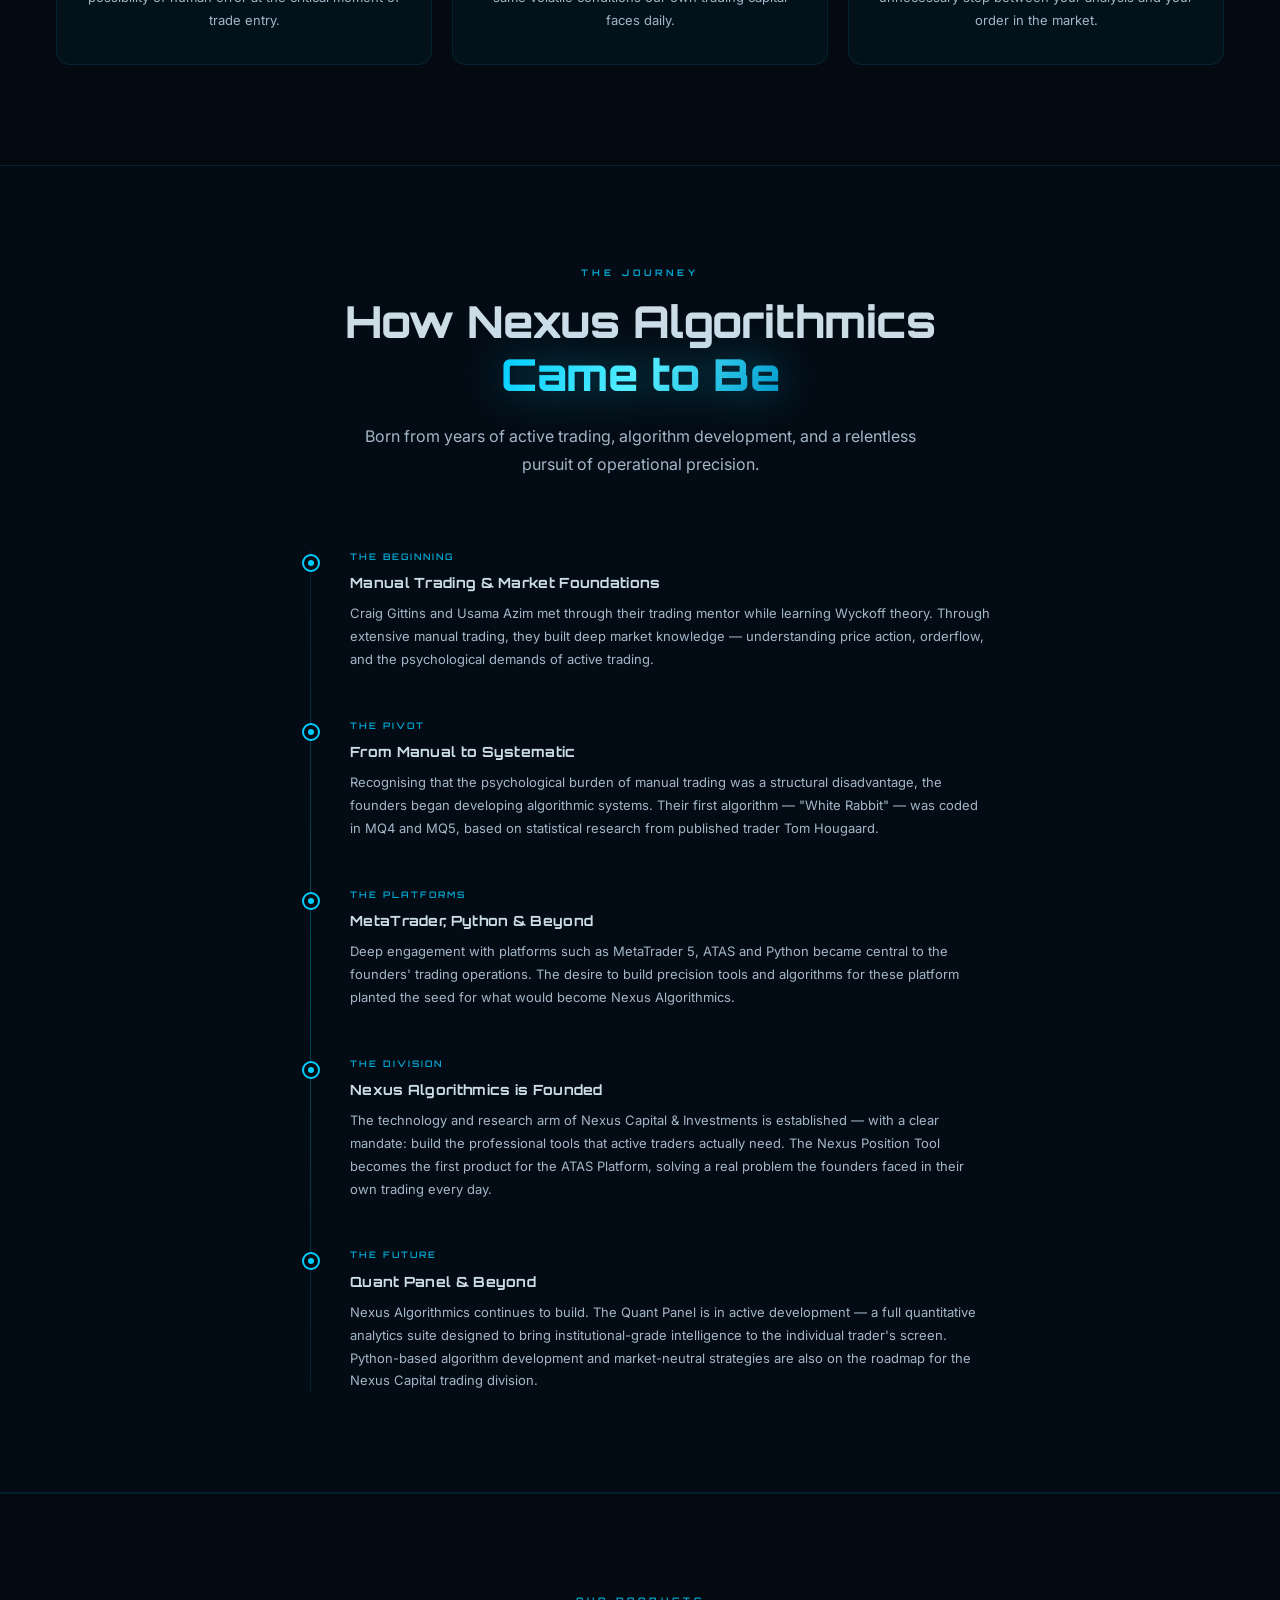
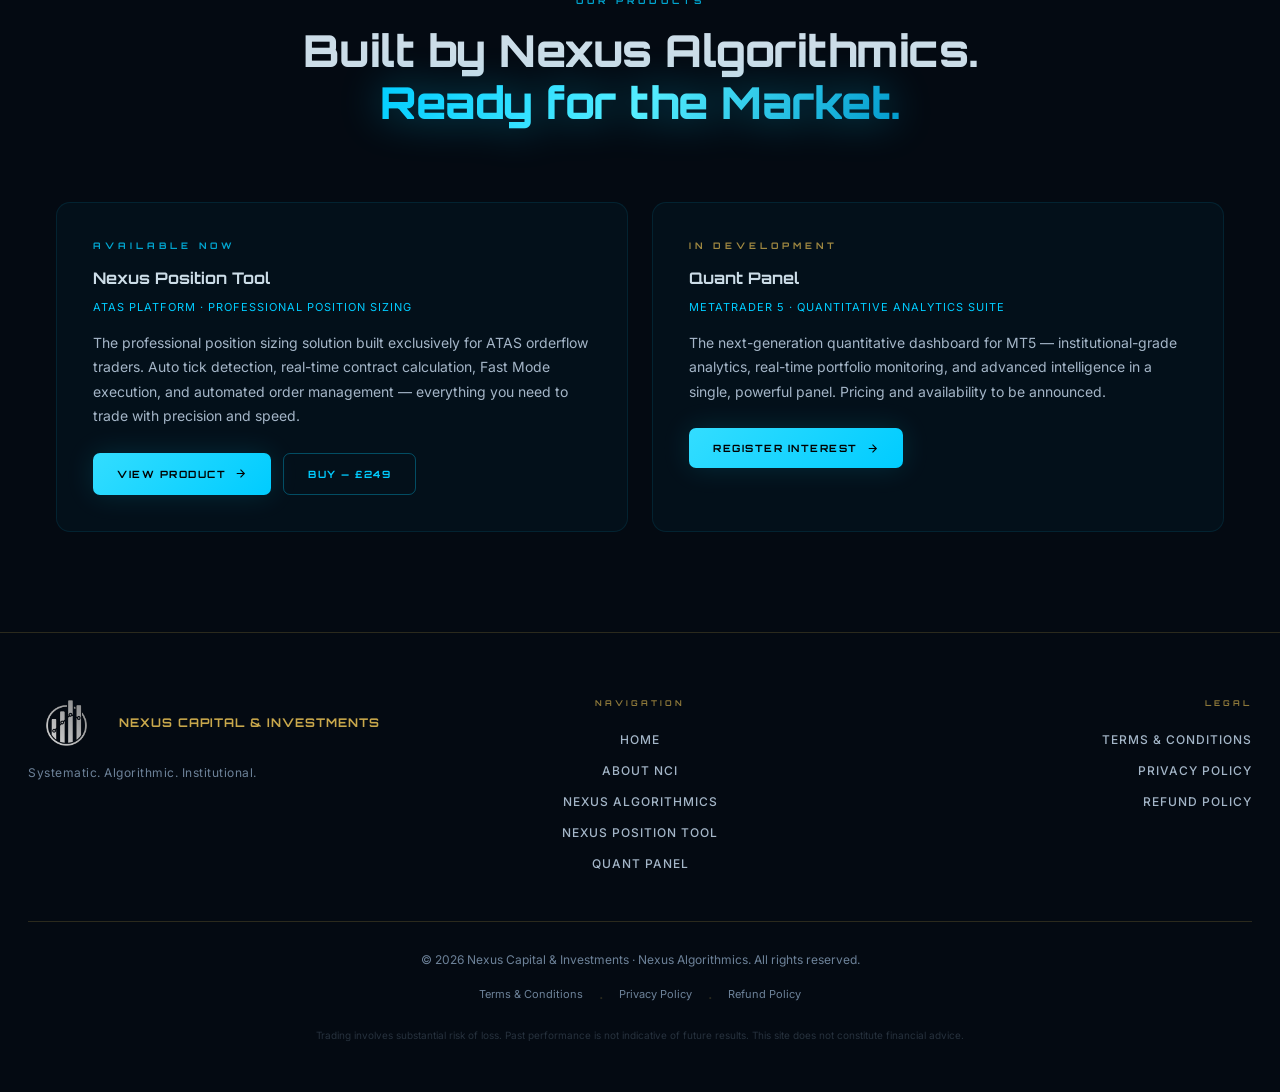
==== commit 06a0a124: "Add a real favicon across the whole site Every page was falling back to the browser's generic globe " ====
--- a/about-nexus-algorithmics.html
+++ b/about-nexus-algorithmics.html
@@ -3,6 +3,10 @@
 <head>
   <meta charset="UTF-8">
   <meta name="viewport" content="width=device-width, initial-scale=1.0">
+  <link rel="icon" type="image/png" sizes="512x512" href="Logo/favicon-512.png">
+  <link rel="icon" type="image/png" sizes="192x192" href="Logo/favicon-192.png">
+  <link rel="icon" type="image/png" sizes="32x32" href="Logo/favicon-32.png">
+  <link rel="apple-touch-icon" href="Logo/apple-touch-icon.png">
   <title>About Nexus Algorithmics | A Nexus Capital &amp; Investments Division</title>
   <meta name="description" content="Nexus Algorithmics — the technology and research division of Nexus Capital &amp; Investments. Building professional-grade trading tools for serious market participants.">
   <link rel="preconnect" href="https://fonts.googleapis.com">
--- a/assets/css/style.css
+++ b/assets/css/style.css
@@ -14,9 +14,9 @@
   --gold-dim:     #a07a2a;
   --gold-glow:    rgba(201, 168, 76, 0.30);
   --gold-glow-sm: rgba(201, 168, 76, 0.15);
-  --gold-card:    rgba(201, 168, 76, 0.04);
-  --gold-border:  rgba(201, 168, 76, 0.12);
-  --gold-border-hi: rgba(201, 168, 76, 0.35);
+  --gold-card:    rgba(201, 168, 76, 0.09);
+  --gold-border:  rgba(201, 168, 76, 0.20);
+  --gold-border-hi: rgba(201, 168, 76, 0.45);
   /* Algo Cyan */
   --cyan:         #00ccff;
   --cyan-bright:  #33ddff;
@@ -26,9 +26,9 @@
   /* Shared */
   --green:        #00e88a;
   --red:          #ff4646;
-  --silver:       #8899aa;
+  --silver:       #a4b6c8;
   --text:         #ccdde8;
-  --text-muted:   #4a5a6a;
+  --text-muted:   #6d8299;
   --border:       rgba(0, 204, 255, 0.1);
   --border-hi:    rgba(0, 204, 255, 0.32);
   --font-head:    'Orbitron', sans-serif;
@@ -165,7 +165,7 @@
 
 /* Nav Links */
 .nav-links {
-  display: flex; list-style: none; gap: 32px; margin-left: auto;
+  display: flex; list-style: none; gap: 18px; margin-left: auto;
   align-items: center;
 }
 .nav-link {
@@ -174,6 +174,7 @@
   transition: color 0.25s; position: relative;
   background: none; border: none; cursor: pointer;
   font-family: var(--font-body); padding: 0;
+  white-space: nowrap;
 }
 .nav-link::after {
   content: ''; position: absolute; bottom: -4px; left: 0;
@@ -192,10 +193,11 @@
   font-size: 9px; transition: transform 0.25s var(--ease);
   display: inline-block;
 }
-.nav-dropdown.open .nav-dropdown-caret { transform: rotate(180deg); }
+.nav-dropdown.open .nav-dropdown-caret,
+.nav-dropdown:hover .nav-dropdown-caret { transform: rotate(180deg); }
 
 .nav-dropdown-menu {
-  position: absolute; top: calc(100% + 6px); left: 50%;
+  position: absolute; top: 100%; left: 50%;
   transform: translateX(-50%);
   background: rgba(4, 10, 18, 0.98);
   border: 1px solid var(--gold-border-hi);
@@ -211,7 +213,8 @@
 .nav-dropdown-menu::before {
   content: ''; position: absolute; top: -14px; left: 0; right: 0; height: 14px;
 }
-.nav-dropdown.open .nav-dropdown-menu {
+.nav-dropdown.open .nav-dropdown-menu,
+.nav-dropdown:hover .nav-dropdown-menu {
   opacity: 1; visibility: visible; pointer-events: all;
   transform: translateX(-50%) translateY(0);
 }
@@ -233,7 +236,8 @@
   font-style: italic;
 }
 /* Dropdown hover line on trigger */
-.nav-dropdown.open .nav-link::after { width: 100%; }
+.nav-dropdown.open .nav-link::after,
+.nav-dropdown:hover .nav-link::after { width: 100%; }
 
 /* Burger */
 .nav-burger {
@@ -662,6 +666,36 @@
 .about-highlight-text { font-size: 13px; color: var(--silver); line-height: 1.7; }
 .about-highlight-text strong { color: var(--text); font-weight: 600; }
 
+/* Full-width about banner: pull-quote + quick facts */
+.about-banner {
+  margin-top: 64px; border-radius: var(--radius);
+  background: var(--gold-card); border: 1px solid var(--gold-border);
+  padding: 40px 48px; display: flex; align-items: center; gap: 48px;
+}
+.about-banner-quote {
+  display: flex; align-items: flex-start; gap: 16px; flex: 1.4;
+}
+.about-banner-stats {
+  display: flex; gap: 36px; flex: 1; justify-content: flex-end;
+  border-left: 1px solid var(--gold-border); padding-left: 36px;
+}
+.about-banner-stat { text-align: center; }
+.about-banner-stat-num {
+  font-family: var(--font-head); font-size: 26px; font-weight: 800;
+  color: var(--gold); letter-spacing: -0.5px; margin-bottom: 6px;
+}
+.about-banner-stat-lbl {
+  font-size: 10.5px; color: var(--text-muted); letter-spacing: 0.3px;
+  max-width: 90px;
+}
+@media (max-width: 900px) {
+  .about-banner { flex-direction: column; gap: 32px; padding: 32px; }
+  .about-banner-stats { border-left: none; padding-left: 0; border-top: 1px solid var(--gold-border); padding-top: 28px; justify-content: center; gap: 28px; }
+}
+@media (max-width: 560px) {
+  .about-banner-stats { flex-wrap: wrap; }
+}
+
 /* Founder cards */
 .founders-grid { display: flex; flex-direction: column; gap: 24px; }
 .founder-card {
@@ -678,7 +712,7 @@
   color: var(--gold); letter-spacing: 1px; margin-bottom: 4px;
 }
 .founder-title {
-  font-size: 11px; color: var(--text-muted); letter-spacing: 1px;
+  font-size: 11px; color: var(--silver); letter-spacing: 1px;
   text-transform: uppercase; margin-bottom: 14px;
 }
 .founder-bio { font-size: 13px; color: var(--silver); line-height: 1.75; }
@@ -749,8 +783,72 @@
   display: flex; align-items: flex-start; gap: 8px;
   font-size: 13px; color: var(--silver); line-height: 1.5;
 }
+
+/* Wide methodology card (spans full grid width) */
+.method-card--wide {
+  grid-column: 1 / -1;
+  display: flex; align-items: center; gap: 36px; padding: 36px 44px;
+}
+.method-card-wide-icon {
+  flex-shrink: 0; display: flex; align-items: center; gap: 18px;
+}
+.method-card-wide-icon .method-num { margin-bottom: 0; font-size: 36px; }
+.method-card-wide-icon svg {
+  width: 56px; height: 56px; padding: 10px; border-radius: 14px;
+  background: rgba(201,168,76,0.07); border: 1px solid var(--gold-border);
+}
+.method-card-wide-text { flex: 1; }
+.method-card-wide-text .method-title { margin-bottom: 8px; }
+@media (max-width: 720px) {
+  .method-card--wide { flex-direction: column; text-align: center; padding: 32px 28px; }
+  .method-card-wide-icon { flex-direction: column; }
+}
 .method-list li::before {
   content: '▸'; color: var(--gold); font-size: 10px; margin-top: 2px; flex-shrink: 0;
+}
+
+
+/* ═══════════════════════════════════════════════════════════════
+   WHO WE SERVE
+═══════════════════════════════════════════════════════════════ */
+.serve-section { position: relative; z-index: 1; padding: 128px 28px; }
+.serve-grid { display: grid; grid-template-columns: repeat(3, 1fr); gap: 24px; }
+.serve-card {
+  background: var(--gold-card); border: 1px solid var(--gold-border);
+  border-radius: var(--radius); padding: 36px 32px;
+  display: flex; flex-direction: column;
+  transition: border-color 0.35s, box-shadow 0.35s, transform 0.15s var(--ease);
+}
+.serve-card:hover {
+  border-color: var(--gold-border-hi);
+  box-shadow: 0 0 50px rgba(201,168,76,0.07), 0 20px 50px rgba(0,0,0,0.4);
+  transform: translateY(-3px);
+}
+.serve-icon {
+  width: 56px; height: 56px; border-radius: 14px;
+  background: rgba(201,168,76,0.07); border: 1px solid var(--gold-border);
+  display: flex; align-items: center; justify-content: center;
+  margin-bottom: 22px;
+}
+.serve-icon svg { width: 30px; height: 30px; }
+.serve-title {
+  font-family: var(--font-head); font-size: 16px; font-weight: 700;
+  color: var(--text); margin-bottom: 14px; letter-spacing: 0.2px; line-height: 1.35;
+}
+.serve-desc { font-size: 13.5px; color: var(--silver); line-height: 1.75; margin-bottom: 24px; }
+.serve-list {
+  list-style: none; display: flex; flex-direction: column; gap: 10px;
+  padding-top: 20px; border-top: 1px solid var(--gold-border); margin-top: auto;
+}
+.serve-list li {
+  display: flex; align-items: flex-start; gap: 8px;
+  font-size: 12.5px; color: var(--silver); line-height: 1.5;
+}
+.serve-list li::before {
+  content: '—'; color: var(--gold); flex-shrink: 0;
+}
+@media (max-width: 900px) {
+  .serve-grid { grid-template-columns: 1fr; }
 }
 
 
@@ -776,12 +874,12 @@
   animation: pulse-gold 2.4s ease-in-out infinite;
 }
 .market-dot--gold { background: var(--gold); box-shadow: 0 0 8px var(--gold-glow-sm); }
-.market-dot--silver { background: var(--silver); box-shadow: 0 0 8px rgba(136,153,170,0.3); animation: none; }
+.market-dot--silver { background: var(--silver); box-shadow: 0 0 8px rgba(164,182,200,0.4); animation: none; }
 .market-name {
   font-family: var(--font-head); font-size: 10px; font-weight: 700;
   letter-spacing: 1.5px; text-transform: uppercase; color: var(--text);
 }
-.market-sub { font-size: 11px; color: var(--text-muted); }
+.market-sub { font-size: 11px; color: var(--silver); }
 .markets-note {
   text-align: center; margin-top: 40px; font-size: 13px;
   color: var(--text-muted); line-height: 1.7; max-width: 600px; margin: 40px auto 0;
@@ -806,9 +904,12 @@
   pointer-events: none;
 }
 .algo-division-inner {
-  position: relative; display: grid; grid-template-columns: 1fr 1fr;
+  position: relative; display: grid; grid-template-columns: 1fr;
   gap: 80px; align-items: center;
-}
+  max-width: 720px; margin: 0 auto; text-align: center;
+}
+.algo-division-inner .algo-div-features { align-items: center; }
+.algo-division-inner .algo-div-feat { justify-content: center; }
 .algo-div-label { color: var(--cyan); }
 .algo-div-heading {
   font-family: var(--font-head); font-size: clamp(26px, 3.5vw, 44px);
@@ -821,7 +922,7 @@
   display: flex; align-items: flex-start; gap: 12px;
   font-size: 14px; color: var(--silver); line-height: 1.6;
 }
-.algo-div-feat-check { color: var(--cyan); font-size: 13px; font-weight: 700; flex-shrink: 0; margin-top: 1px; }
+.algo-div-feat-check { color: var(--gold); font-size: 13px; font-weight: 700; flex-shrink: 0; margin-top: 1px; }
 
 .algo-div-visual {
   display: flex; flex-direction: column; gap: 16px;
@@ -918,6 +1019,96 @@
   border: 1px solid var(--gold-border-hi); box-shadow: none;
 }
 .btn-product--ghost:hover { background: rgba(201,168,76,0.07); box-shadow: none; }
+
+
+/* ═══════════════════════════════════════════════════════════════
+   FAQ
+═══════════════════════════════════════════════════════════════ */
+.faq-section { position: relative; z-index: 1; padding: 128px 28px; }
+.faq-wrap { max-width: 860px; }
+.faq-list { display: flex; flex-direction: column; gap: 12px; }
+.faq-item {
+  background: var(--gold-card); border: 1px solid var(--gold-border);
+  border-radius: var(--radius); overflow: hidden;
+  transition: border-color 0.3s;
+}
+.faq-item.open { border-color: var(--gold-border-hi); }
+.faq-question {
+  width: 100%; display: flex; align-items: center; justify-content: space-between;
+  gap: 16px; padding: 22px 26px; background: none; border: none; cursor: pointer;
+  font-family: var(--font-body); font-size: 14.5px; font-weight: 600;
+  color: var(--text); text-align: left;
+}
+.faq-icon {
+  flex-shrink: 0; width: 22px; height: 22px; border-radius: 50%;
+  border: 1px solid var(--gold-border-hi); color: var(--gold);
+  display: flex; align-items: center; justify-content: center;
+  font-size: 15px; line-height: 1; transition: transform 0.3s var(--ease);
+}
+.faq-item.open .faq-icon { transform: rotate(45deg); }
+.faq-answer {
+  max-height: 0; overflow: hidden;
+  transition: max-height 0.35s var(--ease);
+}
+.faq-answer p {
+  padding: 0 26px 24px; font-size: 13.5px; color: var(--silver); line-height: 1.75;
+}
+@media (max-width: 600px) {
+  .faq-question { padding: 18px 20px; font-size: 13.5px; }
+  .faq-answer p { padding: 0 20px 20px; }
+}
+
+
+/* ═══════════════════════════════════════════════════════════════
+   CONTACT
+═══════════════════════════════════════════════════════════════ */
+.contact-section { position: relative; z-index: 1; padding: 128px 28px; }
+.contact-grid {
+  display: grid; grid-template-columns: repeat(2, 1fr); gap: 24px;
+  max-width: 780px; margin: 0 auto;
+}
+.contact-card {
+  background: var(--gold-card); border: 1px solid var(--gold-border);
+  border-radius: var(--radius); padding: 36px 32px; text-align: center;
+  transition: border-color 0.35s, box-shadow 0.35s, transform 0.15s var(--ease);
+}
+.contact-card:hover {
+  border-color: var(--gold-border-hi);
+  box-shadow: 0 0 50px rgba(201,168,76,0.07), 0 20px 50px rgba(0,0,0,0.4);
+  transform: translateY(-3px);
+}
+.contact-card-name {
+  font-family: var(--font-head); font-size: 15px; font-weight: 700;
+  color: var(--gold); letter-spacing: 0.5px; margin-bottom: 6px;
+}
+.contact-card-title { font-size: 12px; color: var(--silver); margin-bottom: 20px; }
+.contact-card-email {
+  display: inline-block; font-size: 13.5px; color: var(--text);
+  border-bottom: 1px solid var(--gold-border-hi); padding-bottom: 2px;
+  transition: color 0.25s;
+}
+.contact-card-email:hover { color: var(--gold); }
+@media (max-width: 600px) {
+  .contact-grid { grid-template-columns: 1fr; }
+}
+
+
+/* ═══════════════════════════════════════════════════════════════
+   IMPORTANT INFORMATION
+═══════════════════════════════════════════════════════════════ */
+.important-info-section {
+  position: relative; z-index: 1; padding: 80px 28px;
+  background: rgba(0,0,0,0.18); border-top: 1px solid var(--gold-border);
+}
+.important-info-wrap { max-width: 860px; }
+.important-info-title {
+  font-family: var(--font-head); font-size: 15px; font-weight: 700;
+  color: var(--text); letter-spacing: 1px; margin-bottom: 24px; text-align: center;
+}
+.important-info-wrap p {
+  font-size: 12px; color: var(--text-muted); line-height: 1.75; margin-bottom: 16px;
+}
+.important-info-wrap p strong { color: var(--silver); }
 
 
 /* ═══════════════════════════════════════════════════════════════
@@ -1399,6 +1590,7 @@
   .hero-actions { justify-content: center; }
   .nci-trust { justify-content: center; }
   .nci-hero-visual { display: none; }
+  .scroll-cue { position: static; margin: 32px auto 0; }
   .about-grid { grid-template-columns: 1fr; gap: 48px; }
   .method-grid { grid-template-columns: 1fr; }
   .nci-products-grid { grid-template-columns: 1fr; }
@@ -1415,9 +1607,17 @@
   .footer-legal { text-align: left; }
 }
 
-@media (max-width: 700px) {
+/* Nav collapses to the burger menu earlier than other mobile breakpoints —
+   the full logo (372px) + 5 top-level nav items (Home/About/Resources/
+   Products/Contact, ~417px) no longer fit one row below ~860px. Links use
+   white-space:nowrap, so below this breakpoint they'd otherwise overflow
+   rather than wrap. */
+@media (max-width: 900px) {
   .nav-links { display: none; }
   .nav-burger { display: flex; }
+  .nav-inner { gap: 12px; }
+  .nav-logo img { height: 40px; }
+  .nav-brand-dim { display: none; }
   .nav-links.open {
     display: flex; flex-direction: column; position: fixed;
     inset: 64px 0 0 0; background: rgba(4,10,18,0.97);
@@ -1425,7 +1625,13 @@
     gap: 24px; align-items: center; justify-content: flex-start; z-index: 800;
   }
   .nav-links.open .nav-link { font-size: 15px; }
-  .nav-dropdown-menu { position: static; transform: none; opacity: 1; visibility: visible; pointer-events: all; width: 100%; }
+  /* #nav-links.open outranks .nav-dropdown:hover's specificity, so a lingering
+     :hover state on touch (common after a tap) can't reintroduce the desktop
+     absolute-position/transform here. */
+  #nav-links.open .nav-dropdown-menu { position: static; transform: none; opacity: 1; visibility: visible; pointer-events: all; width: 100%; }
+}
+
+@media (max-width: 700px) {
   .steps-row { flex-direction: column; align-items: center; }
   .step-arrow { transform: rotate(90deg); padding-top: 0; margin: 8px auto; }
   .stats-inner { flex-wrap: wrap; gap: 32px; justify-content: center; }
